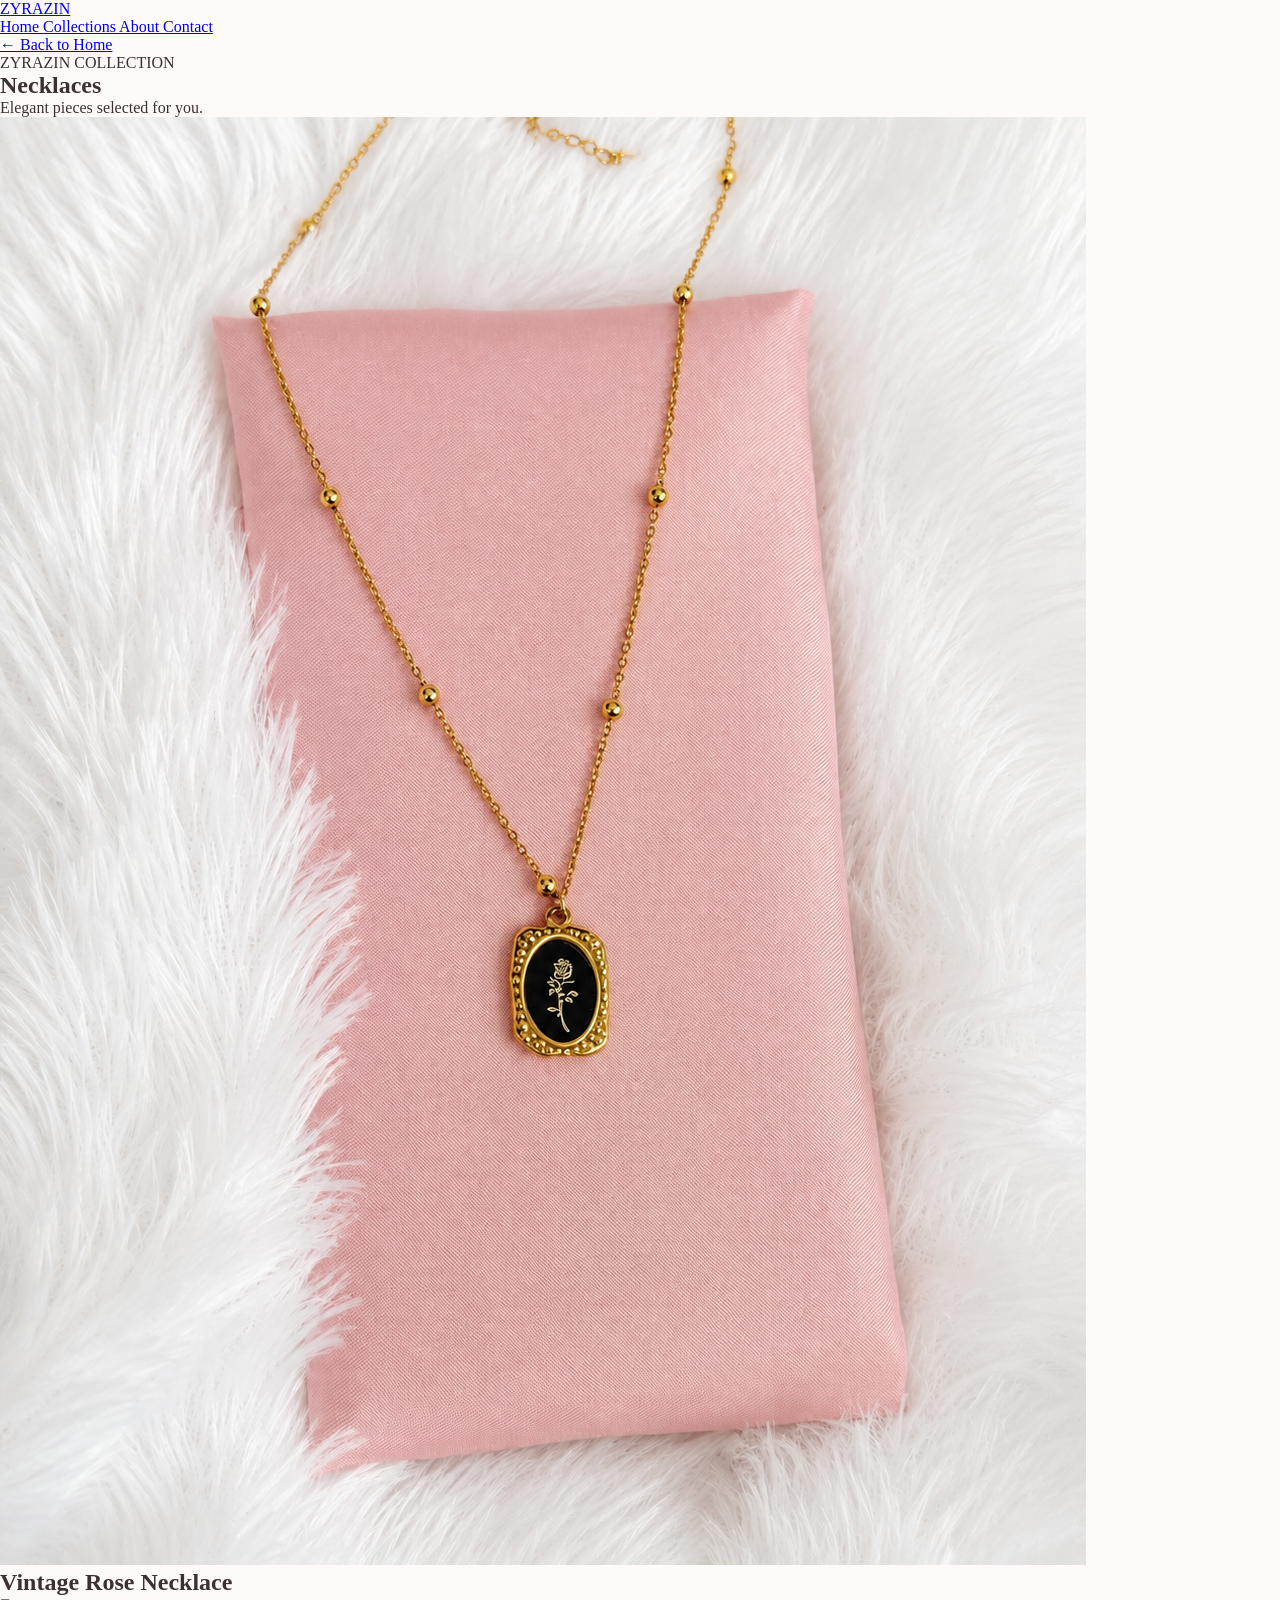
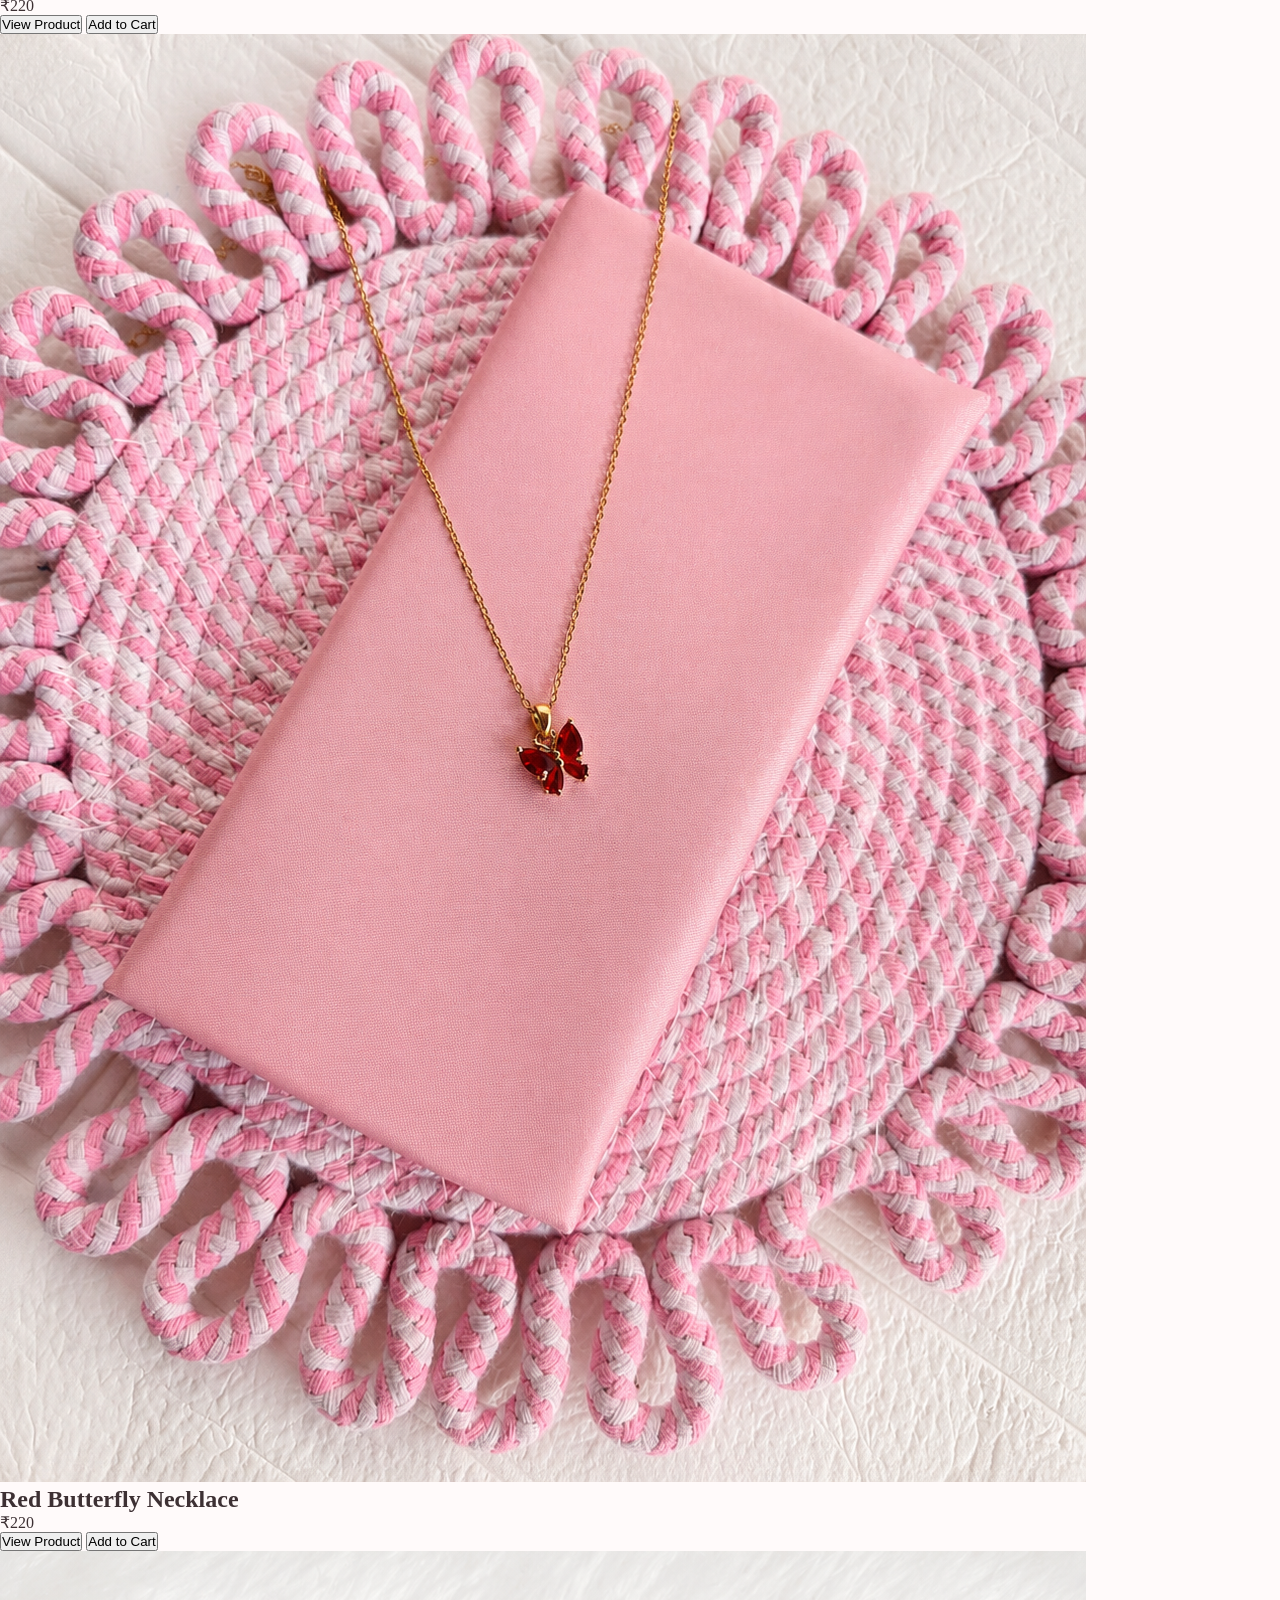
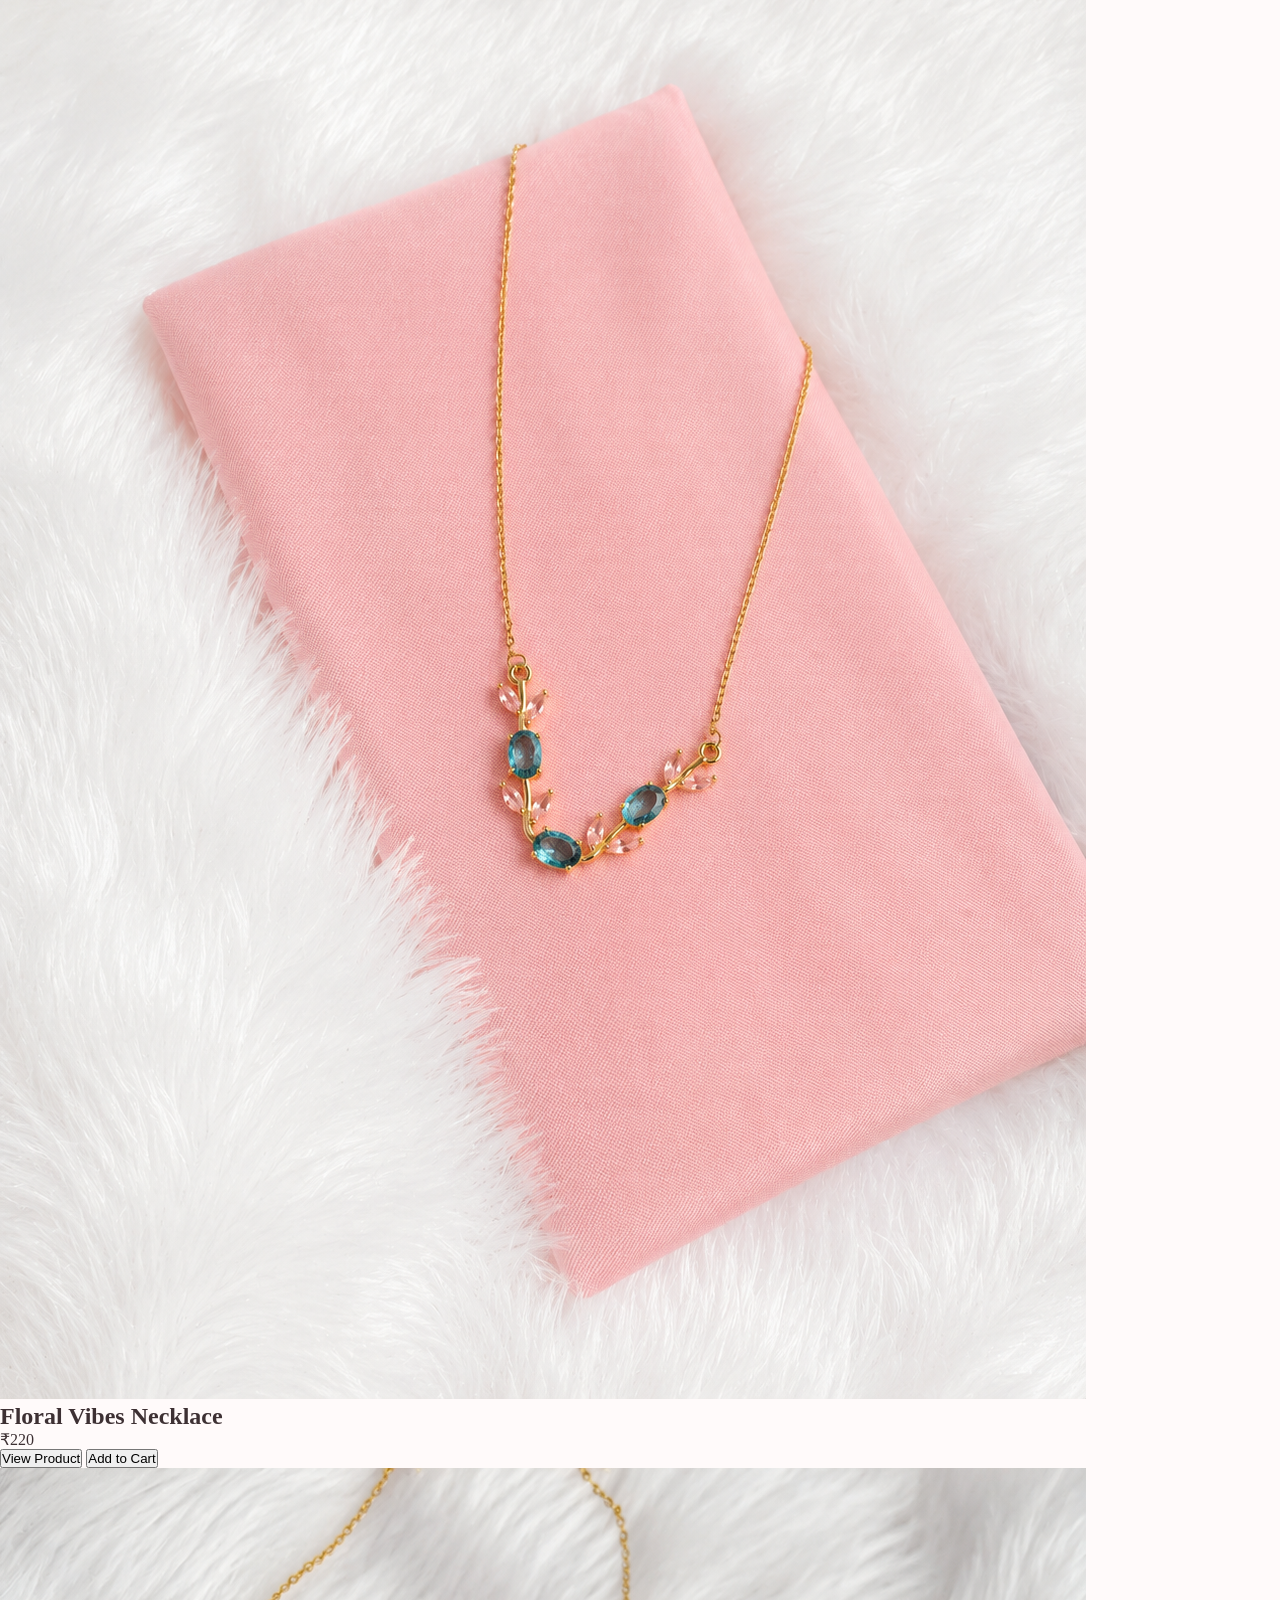
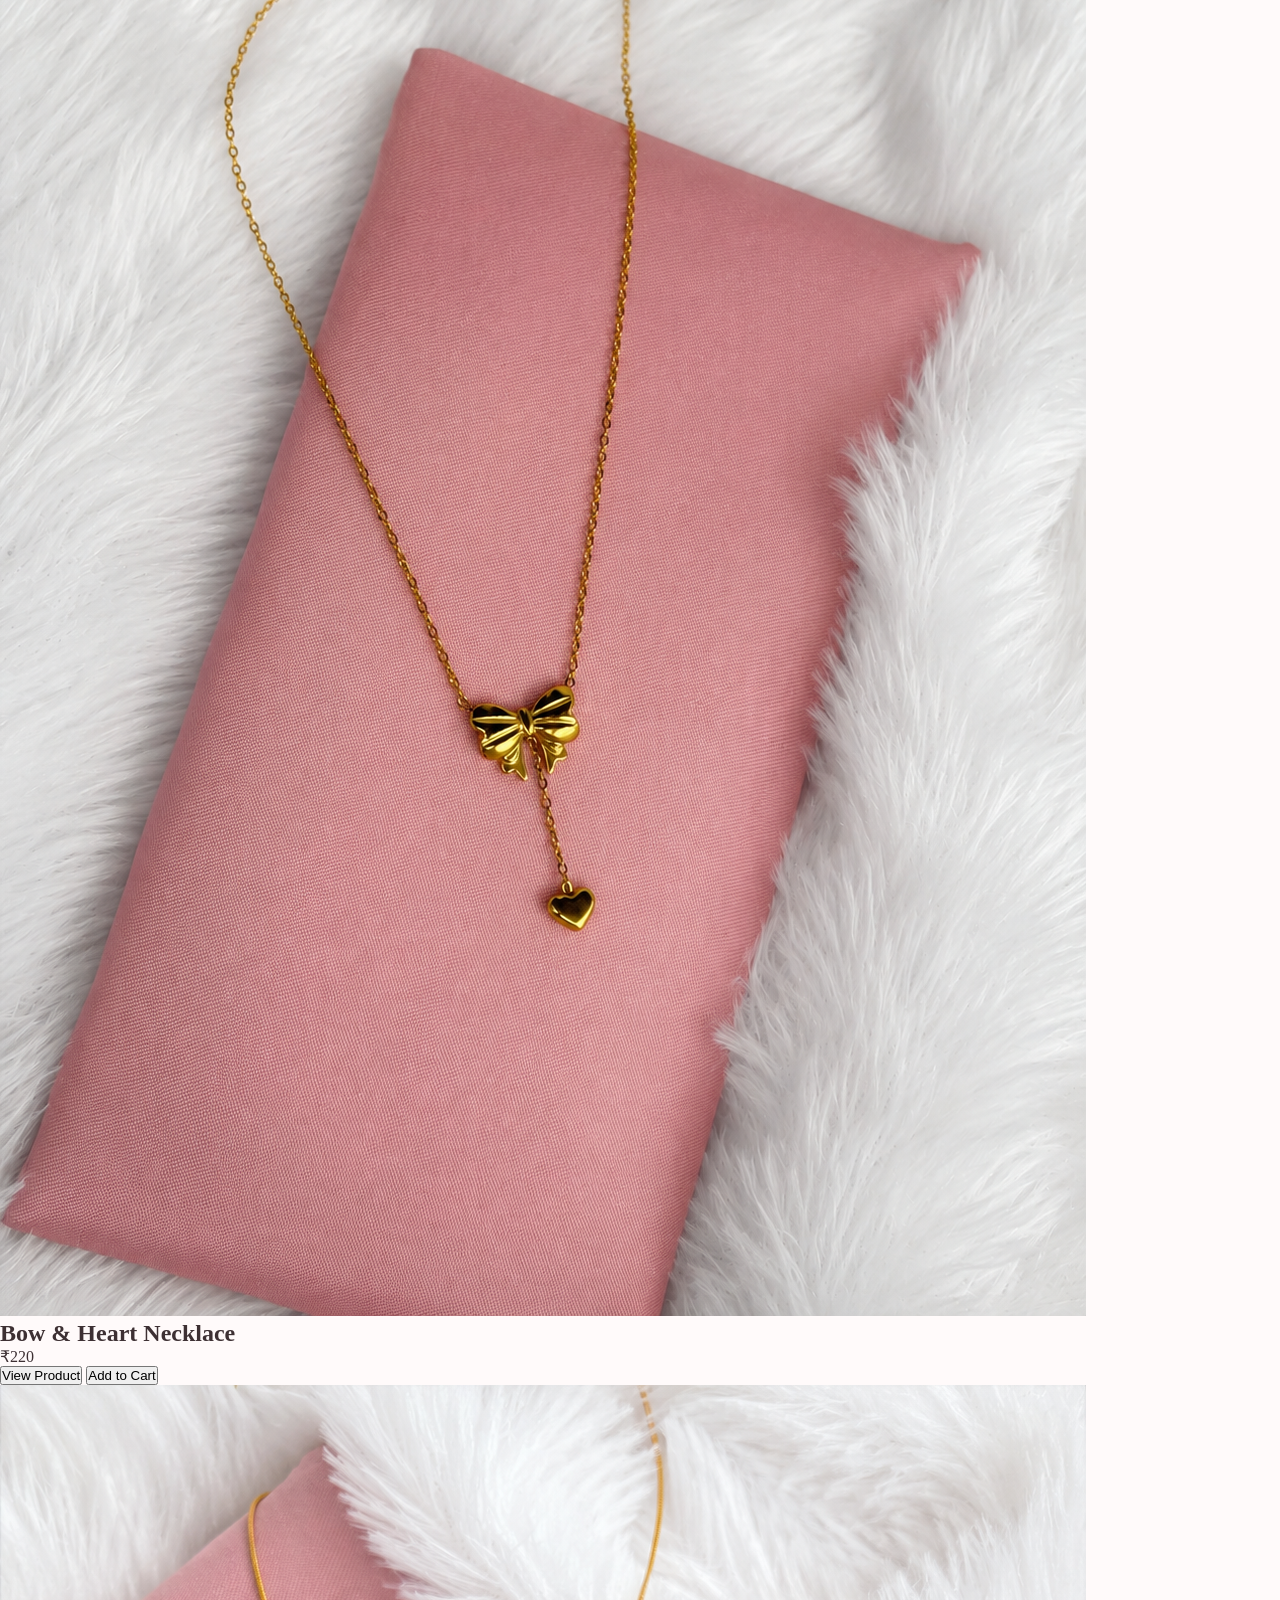
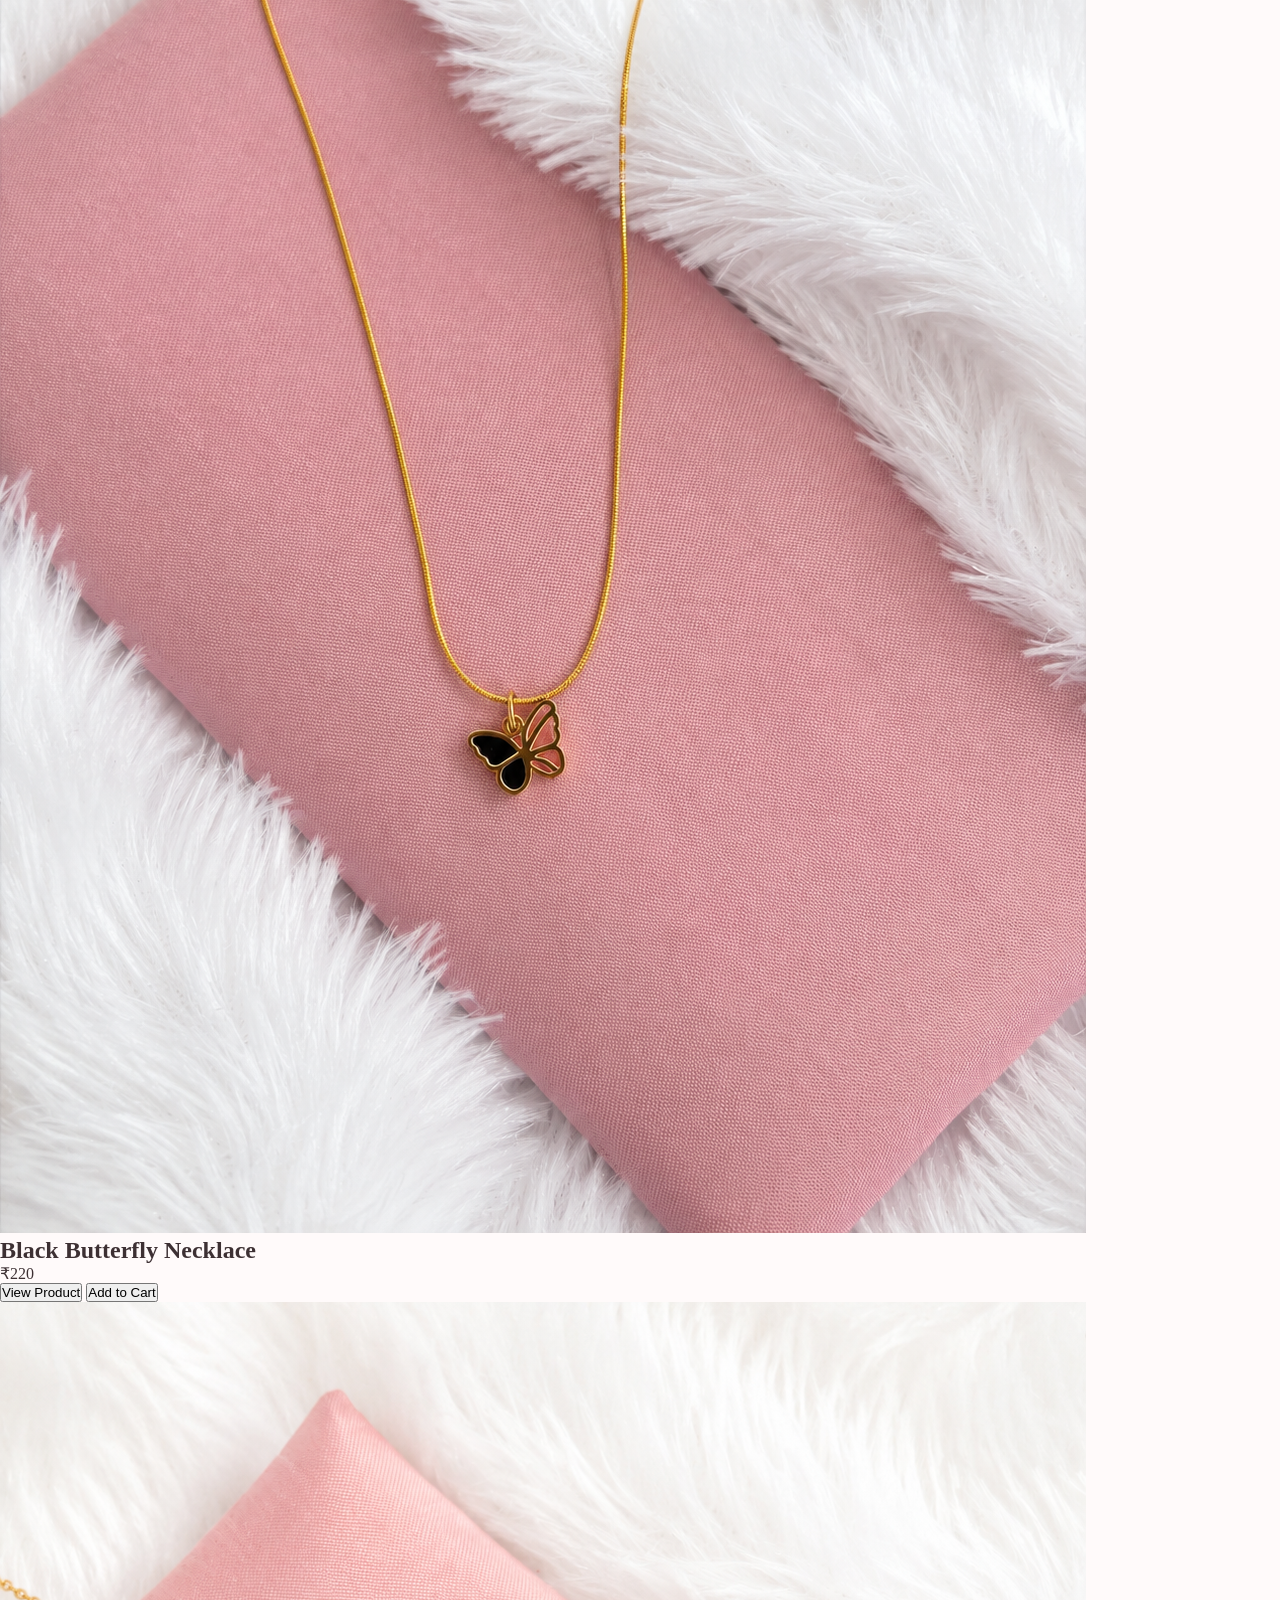
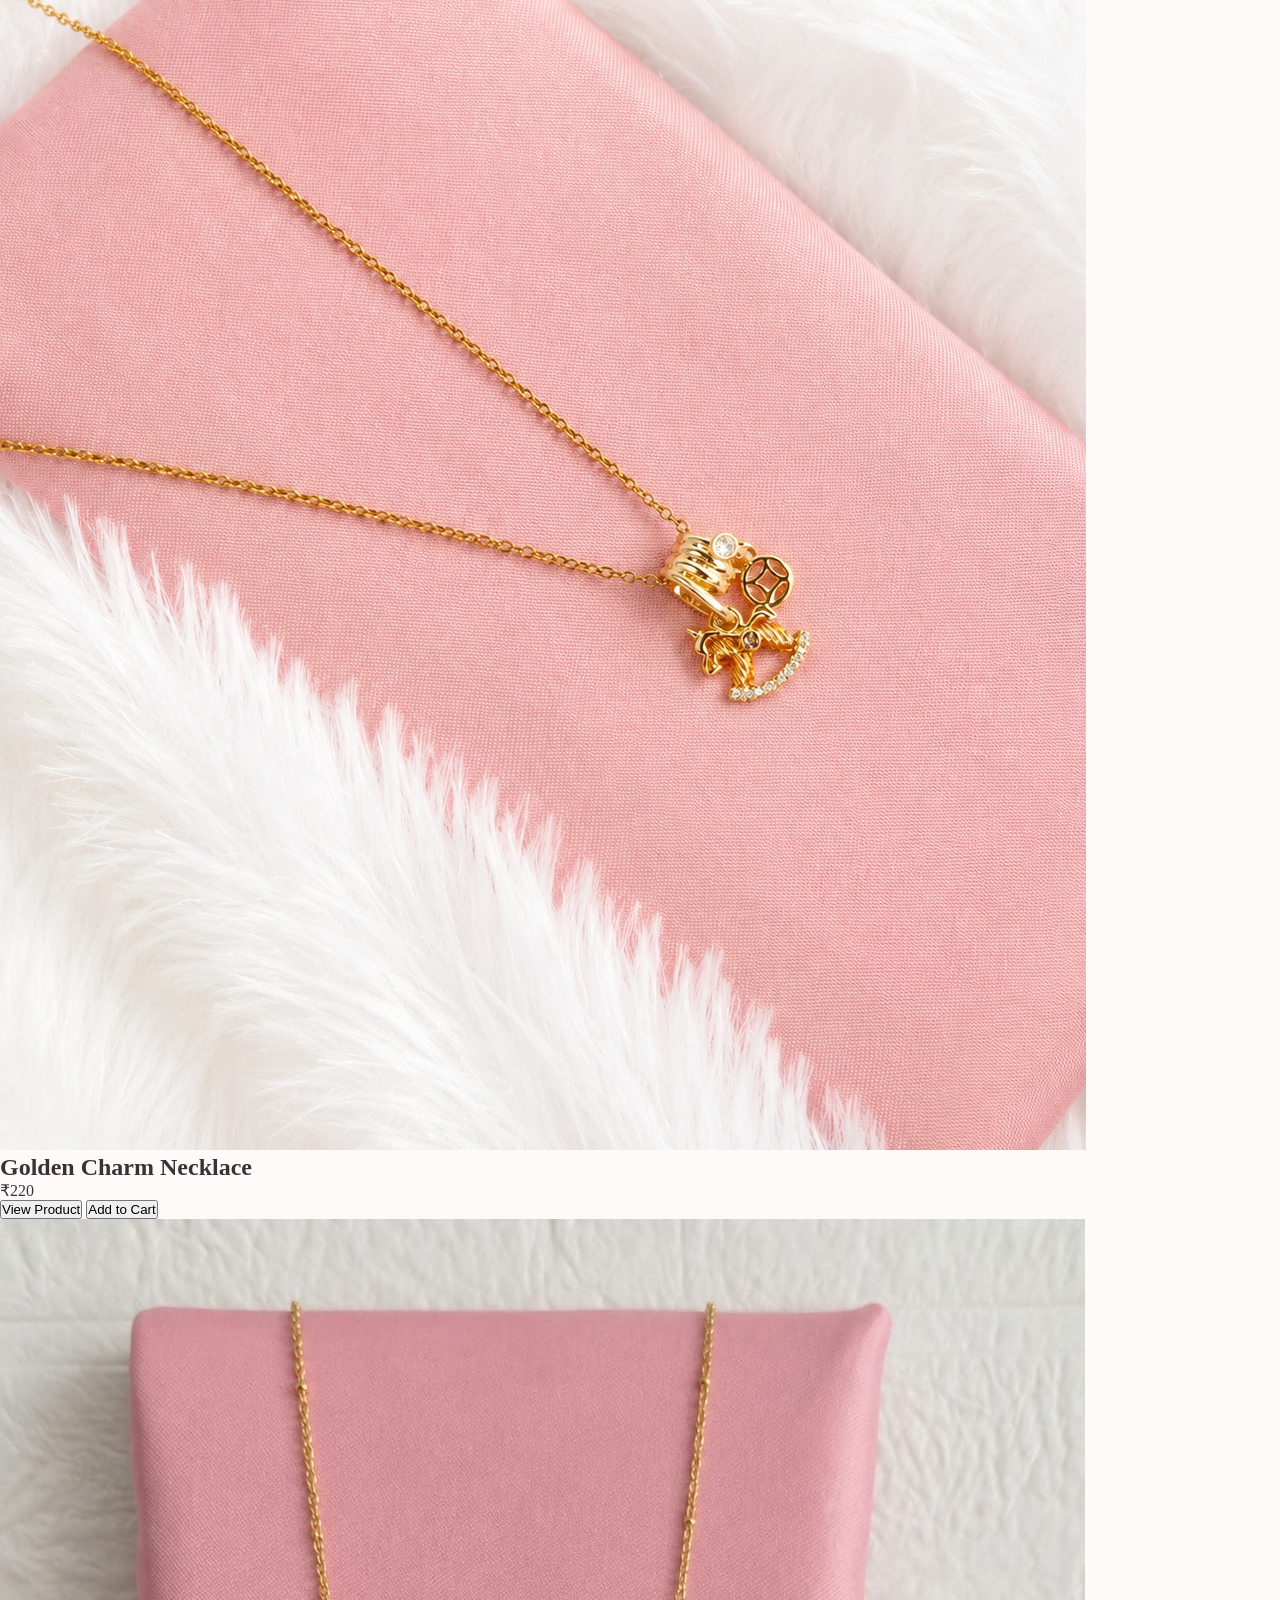
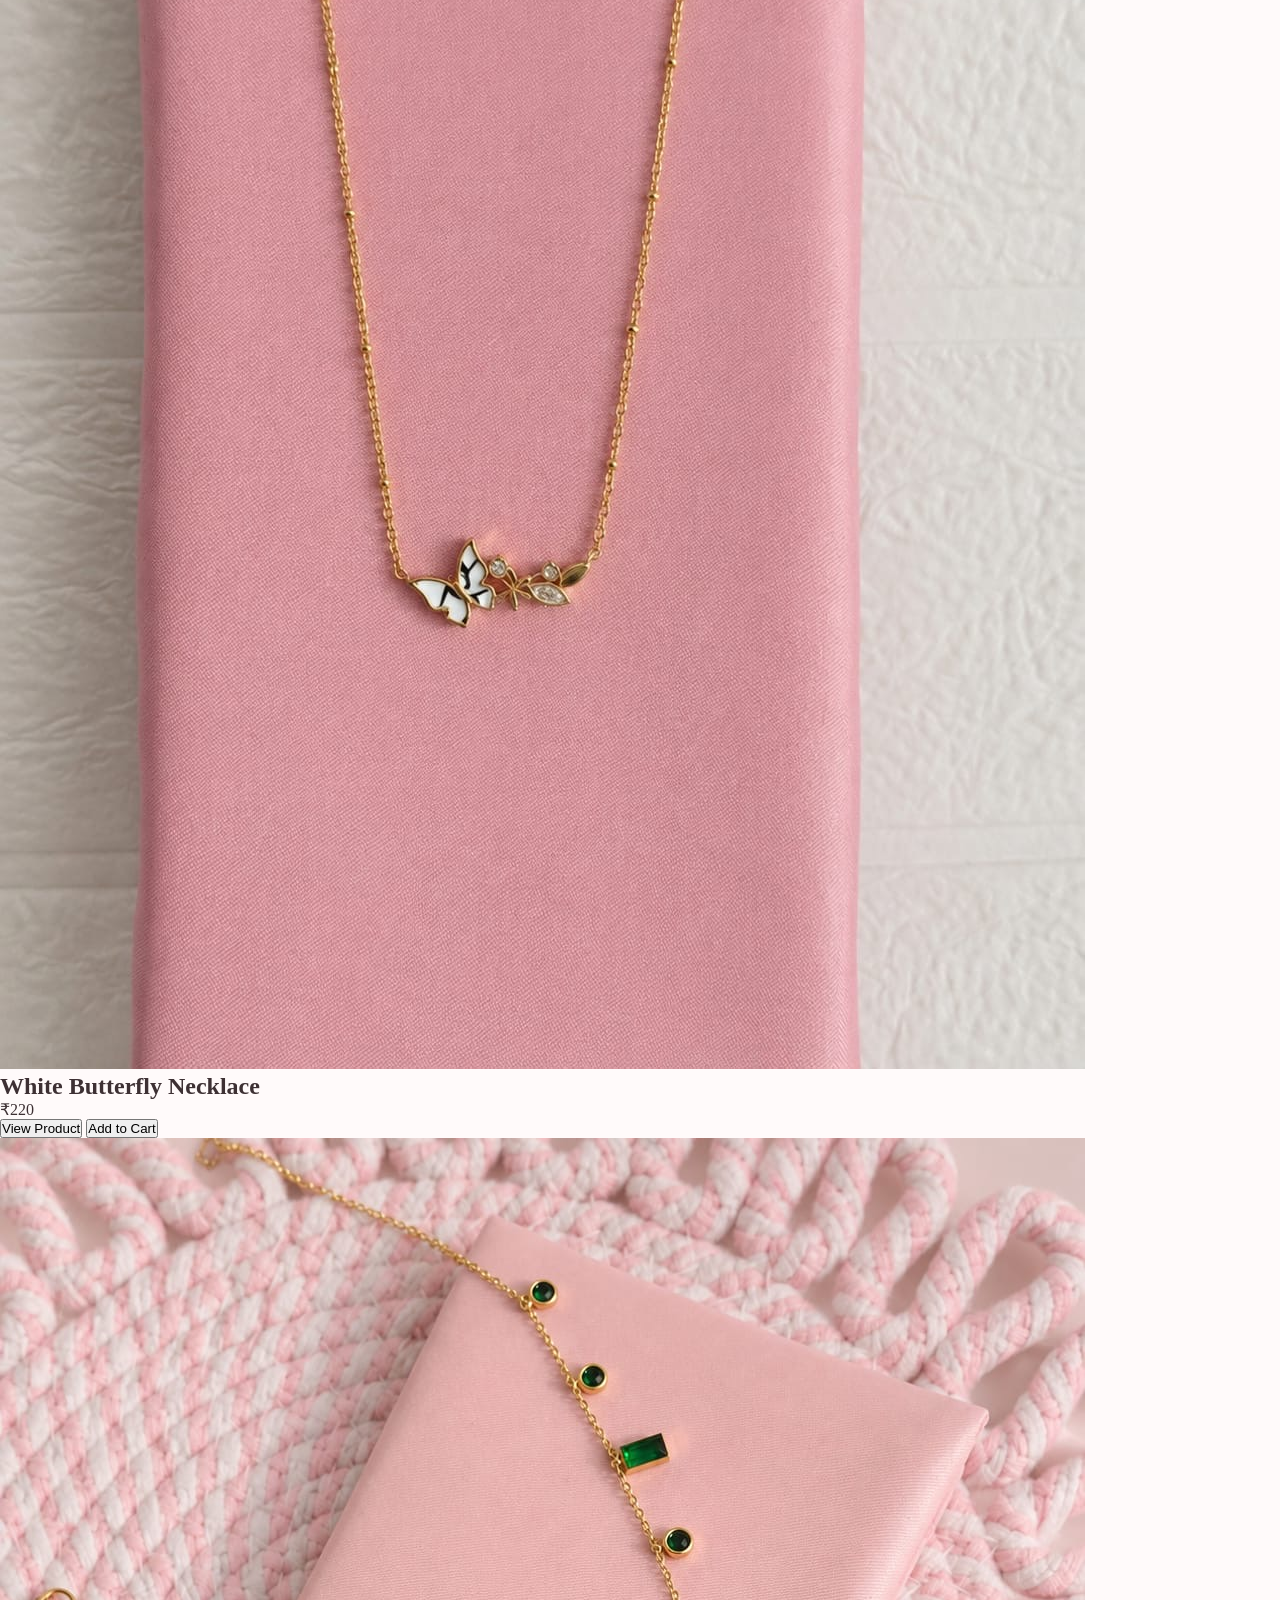
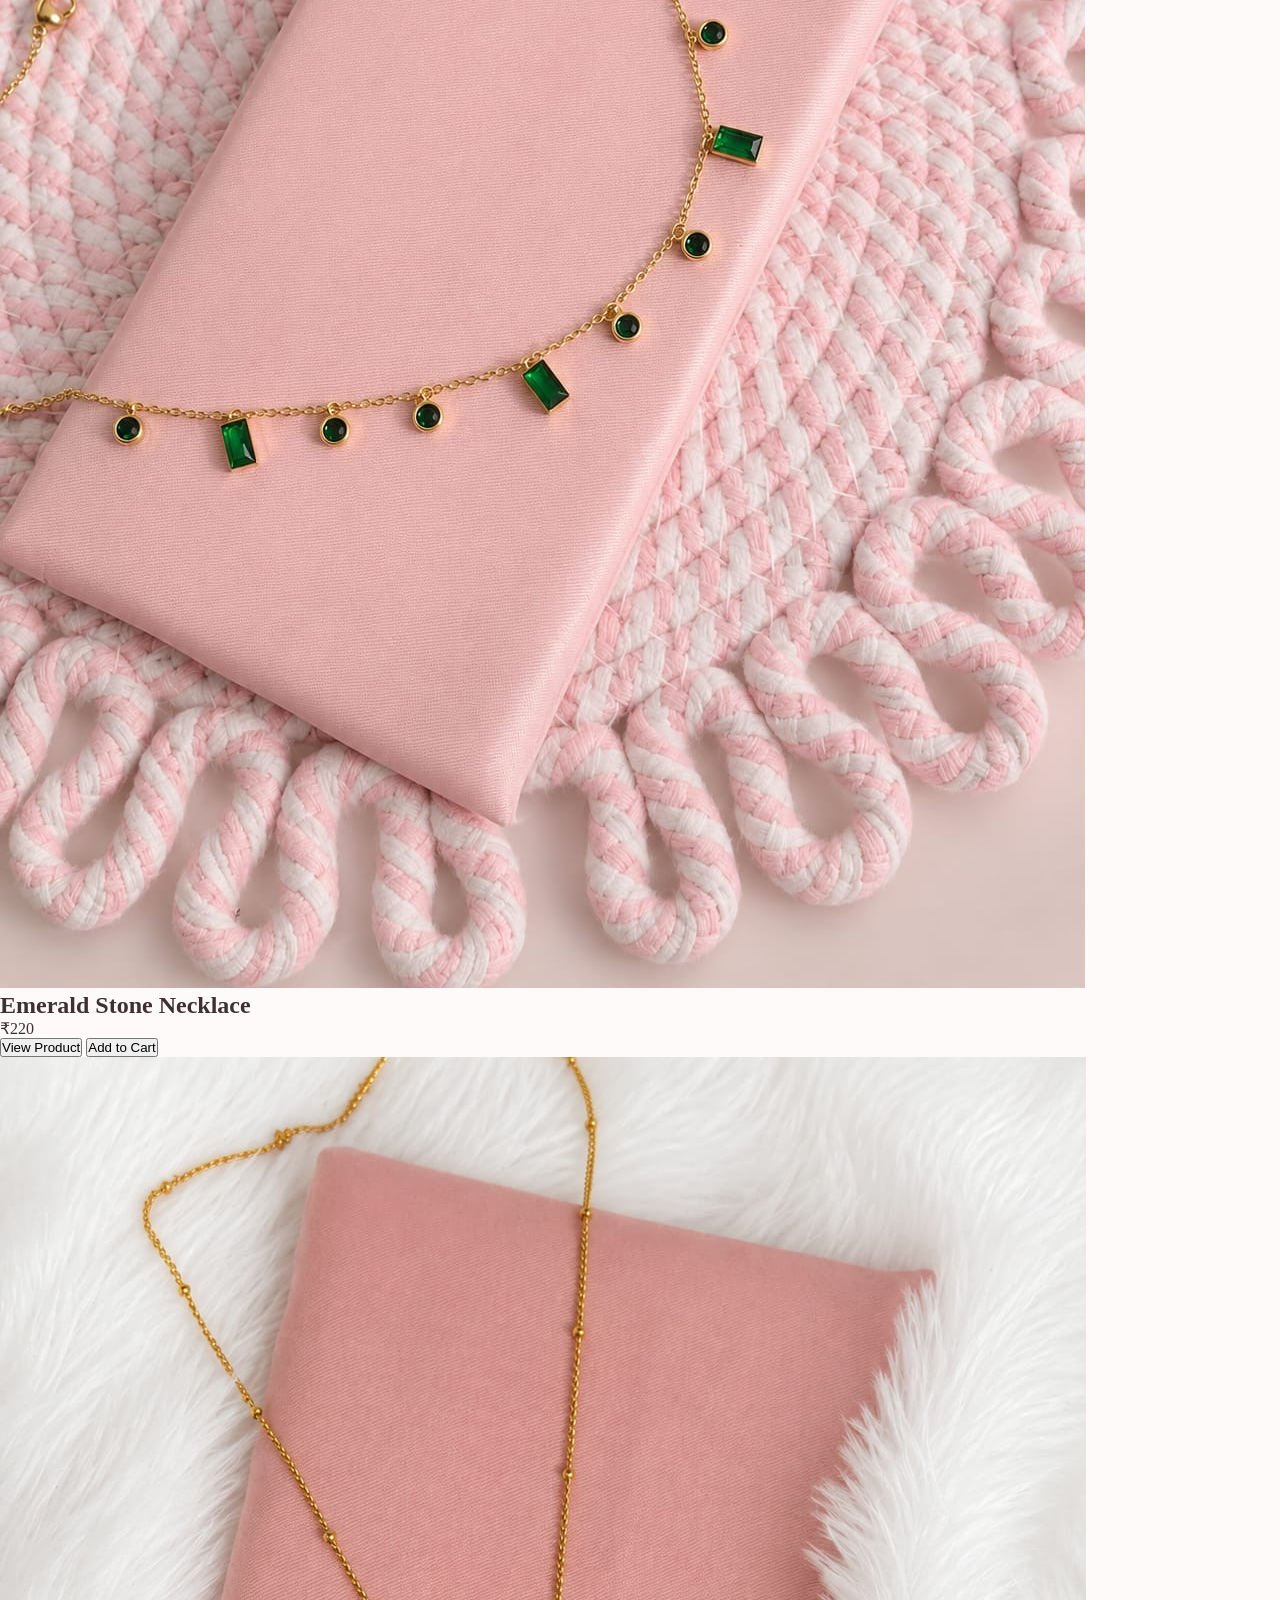
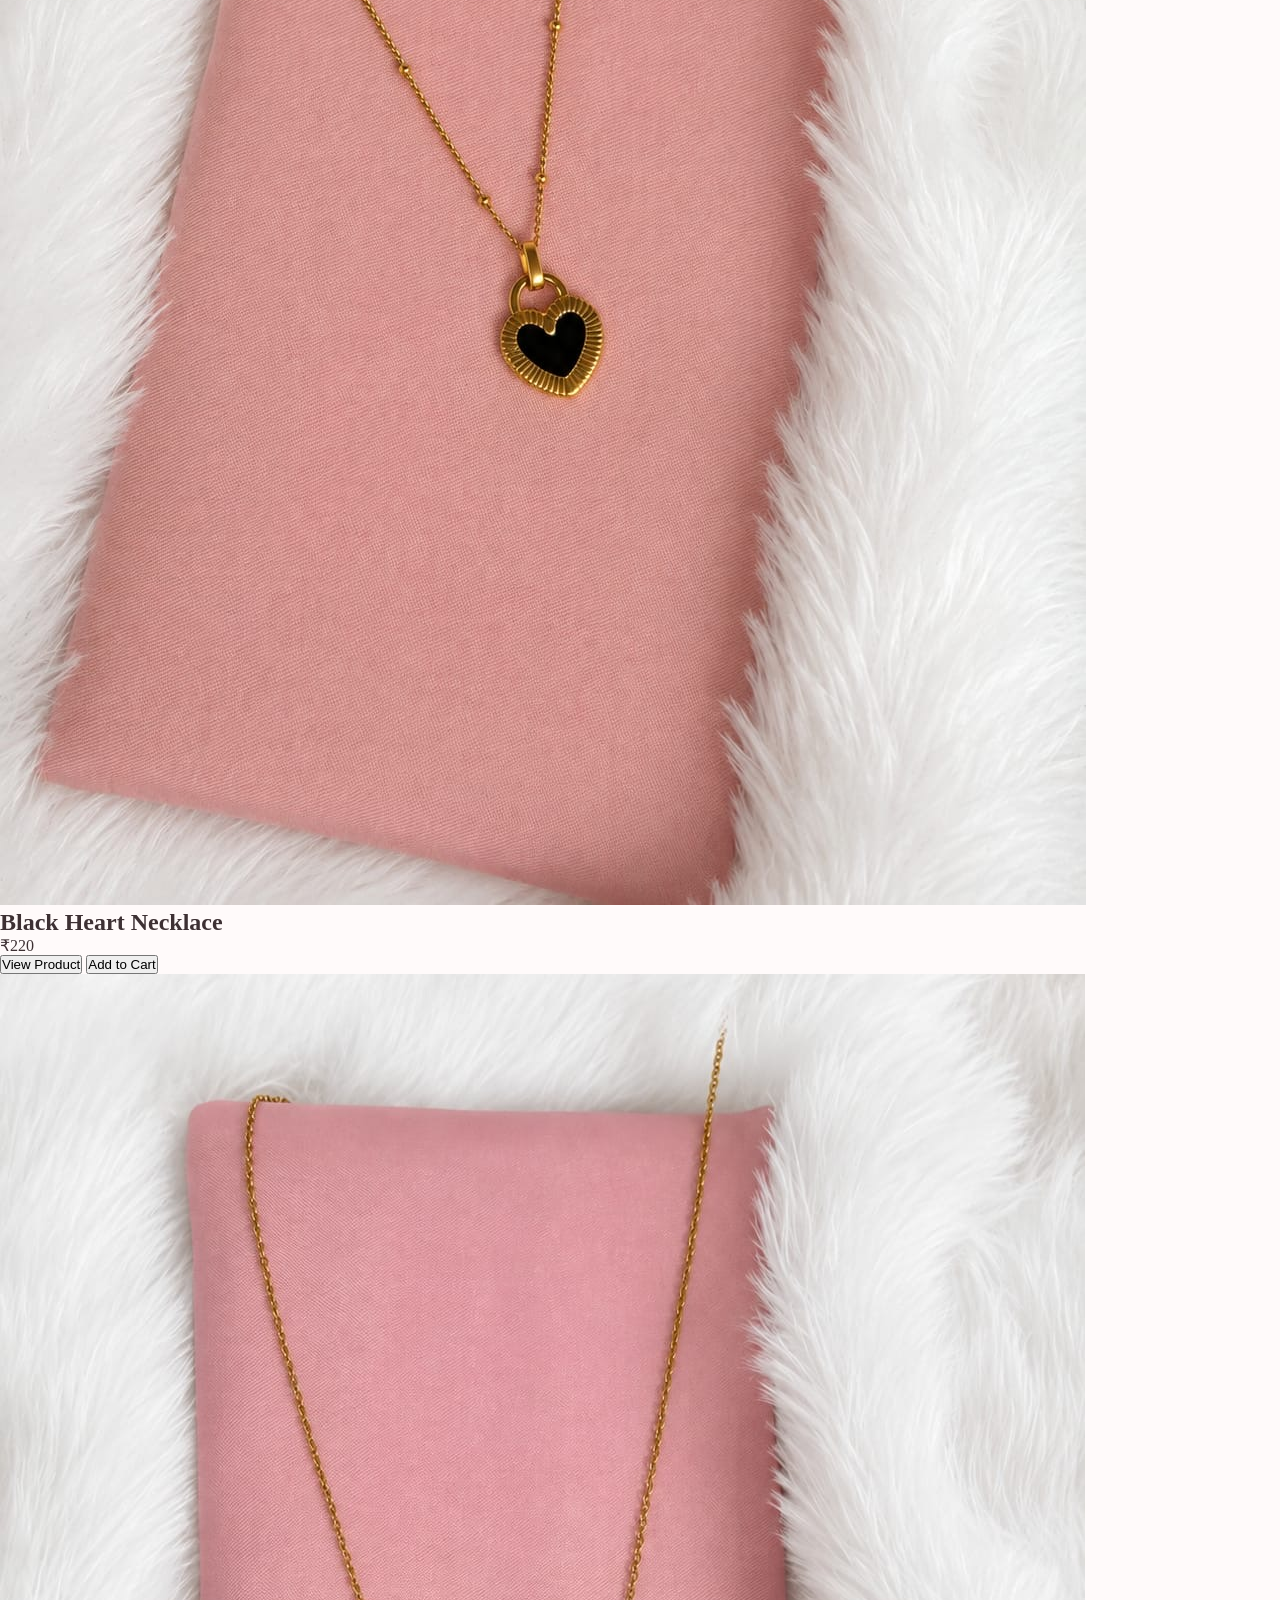
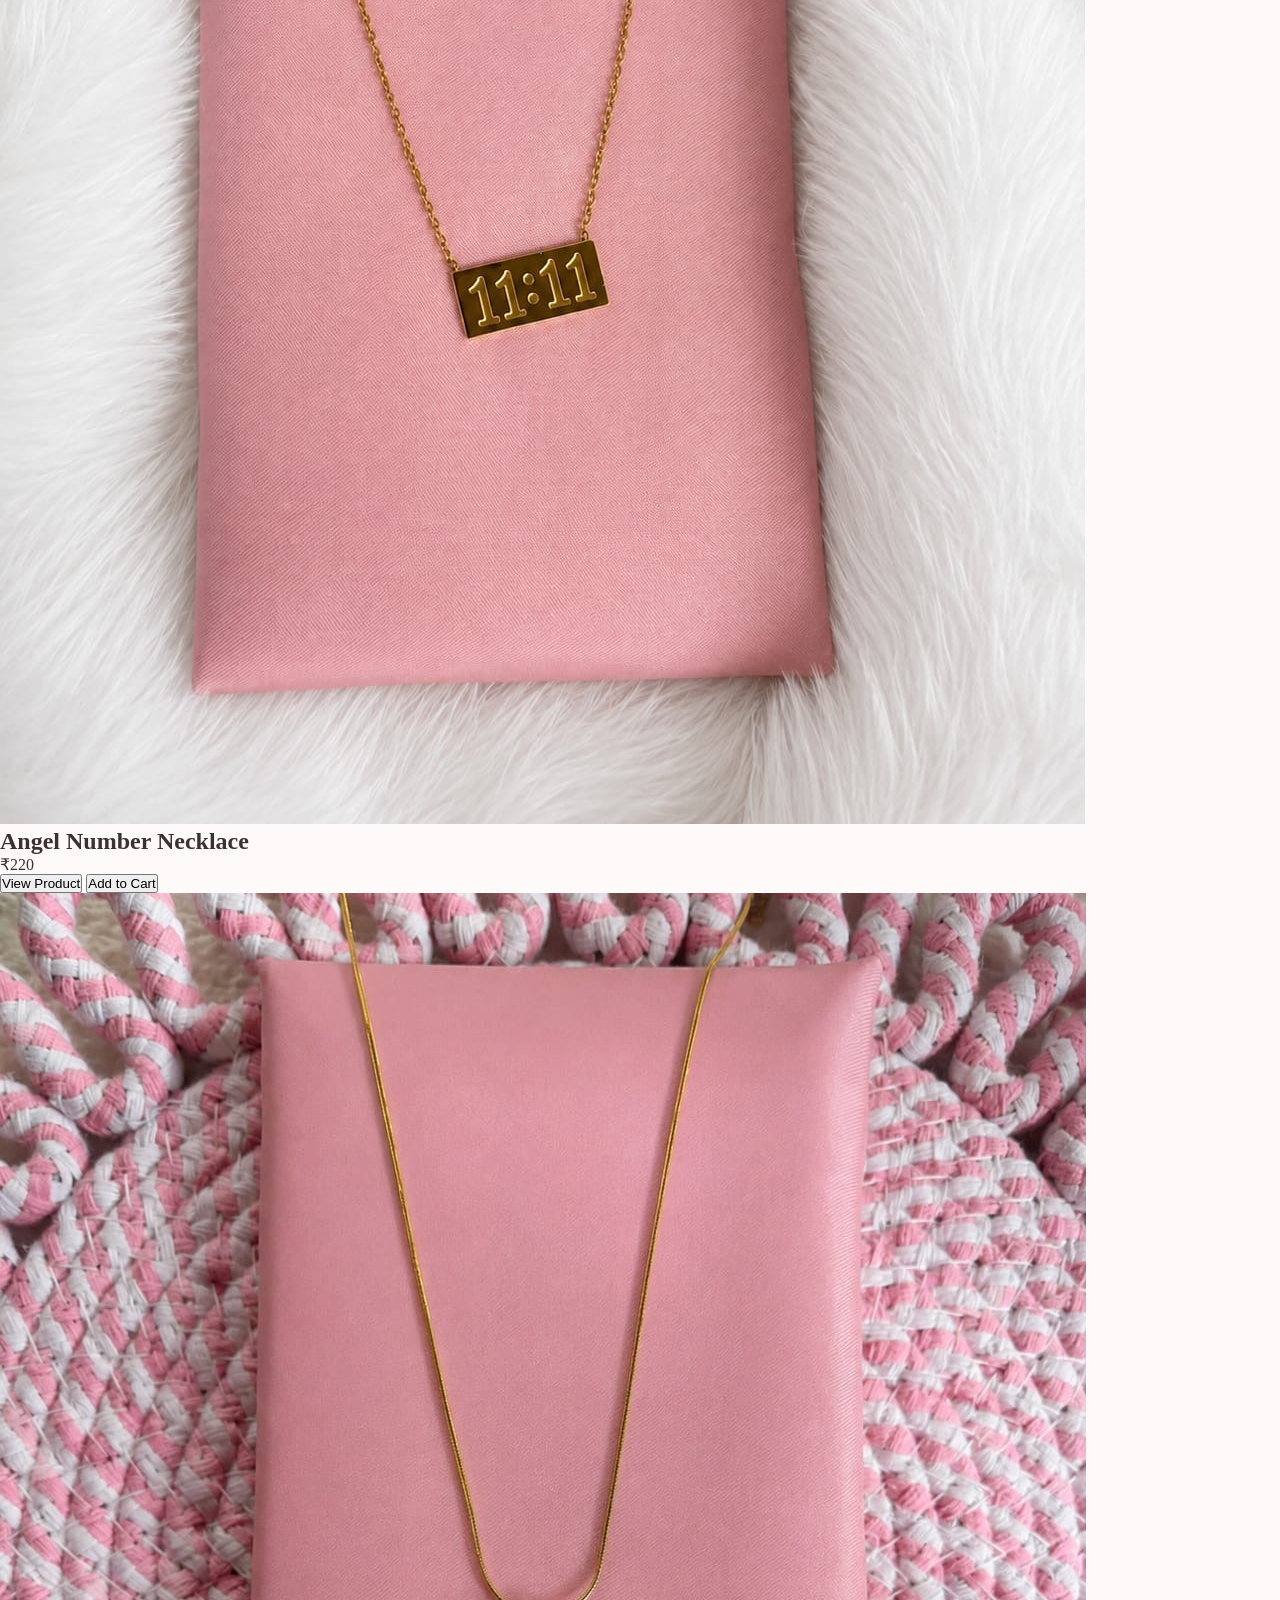
==== necklaces.html @ b6c07ccf "Create necklaces.html" ====
<!DOCTYPE html>
<html lang="en">
<head>

  <meta charset="UTF-8">

  <meta
    name="viewport"
    content="width=device-width, initial-scale=1.0"
  >

  <title>Zyrazin | Necklaces</title>

  <link rel="stylesheet" href="style.css">

</head>


<body>


  <!-- HEADER -->

  <header class="site-header">

    <a href="index.html" class="logo">
      ZYRAZIN
    </a>

    <nav>

      <a href="index.html">
        Home
      </a>

      <a href="index.html#categories">
        Collections
      </a>

      <a href="index.html#about">
        About
      </a>

      <a href="index.html#contact">
        Contact
      </a>

    </nav>

  </header>



  <!-- BACK BUTTON -->

  <div class="back-container">

    <a href="index.html" class="back-button">
      ← Back to Home
    </a>

  </div>



  <!-- PAGE TITLE -->

  <section class="collection-header">

    <p class="section-small-title">
      ZYRAZIN COLLECTION
    </p>

    <h1>
      Necklaces
    </h1>

    <p>
      Elegant pieces selected for you.
    </p>

  </section>



  <!-- PRODUCTS -->

  <main class="products-container">


    <!-- CH01 -->

    <div class="product-card">

      <img
        src="product/CH01 - Vintage Rose Necklace.PNG"
        alt="Vintage Rose Necklace"
      >

      <div class="product-info">

        <h2>
          Vintage Rose Necklace
        </h2>

        <p class="price">
          ₹220
        </p>

        <button
          class="view-button"
          onclick="openProduct(
            'Vintage Rose Necklace',
            '₹220',
            'product/CH01 - Vintage Rose Necklace.PNG'
          )"
        >
          View Product
        </button>

        <button
          class="cart-button"
          onclick="addToCart(
            'Vintage Rose Necklace',
            220
          )"
        >
          Add to Cart
        </button>

      </div>

    </div>



    <!-- CH02 -->

    <div class="product-card">

      <img
        src="product/CH02 - Red Butterfly Necklace.PNG"
        alt="Red Butterfly Necklace"
      >

      <div class="product-info">

        <h2>
          Red Butterfly Necklace
        </h2>

        <p class="price">
          ₹220
        </p>

        <button
          class="view-button"
          onclick="openProduct(
            'Red Butterfly Necklace',
            '₹220',
            'product/CH02 - Red Butterfly Necklace.PNG'
          )"
        >
          View Product
        </button>

        <button
          class="cart-button"
          onclick="addToCart(
            'Red Butterfly Necklace',
            220
          )"
        >
          Add to Cart
        </button>

      </div>

    </div>



    <!-- CH03 -->

    <div class="product-card">

      <img
        src="product/CH03 - Floral Vibes Necklace.PNG"
        alt="Floral Vibes Necklace"
      >

      <div class="product-info">

        <h2>
          Floral Vibes Necklace
        </h2>

        <p class="price">
          ₹220
        </p>

        <button
          class="view-button"
          onclick="openProduct(
            'Floral Vibes Necklace',
            '₹220',
            'product/CH03 - Floral Vibes Necklace.PNG'
          )"
        >
          View Product
        </button>

        <button
          class="cart-button"
          onclick="addToCart(
            'Floral Vibes Necklace',
            220
          )"
        >
          Add to Cart
        </button>

      </div>

    </div>



    <!-- CH04 -->

    <div class="product-card">

      <img
        src="product/CH04 - Bow & Heart Necklace.PNG"
        alt="Bow and Heart Necklace"
      >

      <div class="product-info">

        <h2>
          Bow & Heart Necklace
        </h2>

        <p class="price">
          ₹220
        </p>

        <button
          class="view-button"
          onclick="openProduct(
            'Bow & Heart Necklace',
            '₹220',
            'product/CH04 - Bow & Heart Necklace.PNG'
          )"
        >
          View Product
        </button>

        <button
          class="cart-button"
          onclick="addToCart(
            'Bow & Heart Necklace',
            220
          )"
        >
          Add to Cart
        </button>

      </div>

    </div>



    <!-- CH05 -->

    <div class="product-card">

      <img
        src="product/CH05 - Black Butterfly Necklace.PNG"
        alt="Black Butterfly Necklace"
      >

      <div class="product-info">

        <h2>
          Black Butterfly Necklace
        </h2>

        <p class="price">
          ₹220
        </p>

        <button
          class="view-button"
          onclick="openProduct(
            'Black Butterfly Necklace',
            '₹220',
            'product/CH05 - Black Butterfly Necklace.PNG'
          )"
        >
          View Product
        </button>

        <button
          class="cart-button"
          onclick="addToCart(
            'Black Butterfly Necklace',
            220
          )"
        >
          Add to Cart
        </button>

      </div>

    </div>



    <!-- CH06 -->

    <div class="product-card">

      <img
        src="product/CH06 - Golden Charm Necklace.PNG"
        alt="Golden Charm Necklace"
      >

      <div class="product-info">

        <h2>
          Golden Charm Necklace
        </h2>

        <p class="price">
          ₹220
        </p>

        <button
          class="view-button"
          onclick="openProduct(
            'Golden Charm Necklace',
            '₹220',
            'product/CH06 - Golden Charm Necklace.PNG'
          )"
        >
          View Product
        </button>

        <button
          class="cart-button"
          onclick="addToCart(
            'Golden Charm Necklace',
            220
          )"
        >
          Add to Cart
        </button>

      </div>

    </div>



    <!-- CH07 -->

    <div class="product-card">

      <img
        src="product/CH07 - White Butterfly Necklace.JPG"
        alt="White Butterfly Necklace"
      >

      <div class="product-info">

        <h2>
          White Butterfly Necklace
        </h2>

        <p class="price">
          ₹220
        </p>

        <button
          class="view-button"
          onclick="openProduct(
            'White Butterfly Necklace',
            '₹220',
            'product/CH07 - White Butterfly Necklace.JPG'
          )"
        >
          View Product
        </button>

        <button
          class="cart-button"
          onclick="addToCart(
            'White Butterfly Necklace',
            220
          )"
        >
          Add to Cart
        </button>

      </div>

    </div>



    <!-- CH08 -->

    <div class="product-card">

      <img
        src="product/CH08 - Emerald Stone Necklace.JPG"
        alt="Emerald Stone Necklace"
      >

      <div class="product-info">

        <h2>
          Emerald Stone Necklace
        </h2>

        <p class="price">
          ₹220
        </p>

        <button
          class="view-button"
          onclick="openProduct(
            'Emerald Stone Necklace',
            '₹220',
            'product/CH08 - Emerald Stone Necklace.JPG'
          )"
        >
          View Product
        </button>

        <button
          class="cart-button"
          onclick="addToCart(
            'Emerald Stone Necklace',
            220
          )"
        >
          Add to Cart
        </button>

      </div>

    </div>



    <!-- CH09 -->

    <div class="product-card">

      <img
        src="product/CH09 - Black Heart Necklace.JPG"
        alt="Black Heart Necklace"
      >

      <div class="product-info">

        <h2>
          Black Heart Necklace
        </h2>

        <p class="price">
          ₹220
        </p>

        <button
          class="view-button"
          onclick="openProduct(
            'Black Heart Necklace',
            '₹220',
            'product/CH09 - Black Heart Necklace.JPG'
          )"
        >
          View Product
        </button>

        <button
          class="cart-button"
          onclick="addToCart(
            'Black Heart Necklace',
            220
          )"
        >
          Add to Cart
        </button>

      </div>

    </div>



    <!-- CH10 -->

    <div class="product-card">

      <img
        src="product/CH10 - Angel Number Necklace.JPG"
        alt="Angel Number Necklace"
      >

      <div class="product-info">

        <h2>
          Angel Number Necklace
        </h2>

        <p class="price">
          ₹220
        </p>

        <button
          class="view-button"
          onclick="openProduct(
            'Angel Number Necklace',
            '₹220',
            'product/CH10 - Angel Number Necklace.JPG'
          )"
        >
          View Product
        </button>

        <button
          class="cart-button"
          onclick="addToCart(
            'Angel Number Necklace',
            220
          )"
        >
          Add to Cart
        </button>

      </div>

    </div>



    <!-- CH11 -->

    <div class="product-card">

      <img
        src="product/CH11 - Red Tulip Necklace.JPG"
        alt="Red Tulip Necklace"
      >

      <div class="product-info">

        <h2>
          Red Tulip Necklace
        </h2>

        <p class="price">
          ₹220
        </p>

        <button
          class="view-button"
          onclick="openProduct(
            'Red Tulip Necklace',
            '₹220',
            'product/CH11 - Red Tulip Necklace.JPG'
          )"
        >
          View Product
        </button>

        <button
          class="cart-button"
          onclick="addToCart(
            'Red Tulip Necklace',
            220
          )"
        >
          Add to Cart
        </button>

      </div>

    </div>



    <!-- CH12 -->

    <div class="product-card">

      <img
        src="product/CH12 - White Flower Necklace.JPG"
        alt="White Flower Necklace"
      >

      <div class="product-info">

        <h2>
          White Flower Necklace
        </h2>

        <p class="price">
          ₹220
        </p>

        <button
          class="view-button"
          onclick="openProduct(
            'White Flower Necklace',
            '₹220',
            'product/CH12 - White Flower Necklace.JPG'
          )"
        >
          View Product
        </button>

        <button
          class="cart-button"
          onclick="addToCart(
            'White Flower Necklace',
            220
          )"
        >
          Add to Cart
        </button>

      </div>

    </div>


  </main>



  <!-- CART -->

  <section class="cart-section" id="cart">

    <p class="section-small-title">
      YOUR SHOPPING BAG
    </p>

    <h2>
      🛍️ Your Cart
    </h2>

    <div id="cartItems">

      <p class="empty-cart">
        Your cart is empty.
      </p>

    </div>

    <div class="cart-total">

      Total:
      ₹<span id="cartTotal">0</span>

    </div>


    <button
      class="order-button"
      onclick="openOrder()"
    >
      Order Now
    </button>


    <a
      href="https://ig.me/m/zyrazin_"
      target="_blank"
      class="instagram-order-button"
    >
      Order on Instagram
    </a>

  </section>



  <!-- PRODUCT POPUP -->

  <div
    id="productModal"
    class="modal"
  >

    <div class="modal-content">

      <button
        class="close-button"
        onclick="closeProduct()"
      >
        ×
      </button>

      <img
        id="modalImage"
        src=""
        alt=""
      >

      <h2 id="modalName"></h2>

      <p
        id="modalPrice"
        class="price"
      ></p>

      <button
        id="modalCartButton"
        class="cart-button"
      >
        Add to Cart
      </button>

    </div>

  </div>



  <!-- ORDER / PAYMENT POPUP -->

  <div
    id="orderModal"
    class="modal"
  >

    <div class="modal-content order-modal">

      <button
        class="close-button"
        onclick="closeOrder()"
      >
        ×
      </button>

      <h2>
        Your Order
      </h2>

      <div id="orderSummary"></div>

      <div class="order-total">

        Total:
        ₹<span id="orderTotal">0</span>

      </div>


      <h3>
        Choose how you want to order
      </h3>


      <!-- INSTAGRAM -->

      <a
        href="https://ig.me/m/zyrazin_"
        target="_blank"
        class="instagram-order-button"
      >
        📩 Order on Instagram
      </a>


      <!-- PAYMENT -->

      <button
        class="payment-button"
        onclick="showPayment()"
      >
        💳 Pay Now
      </button>


      <div
        id="paymentBox"
        class="payment-box"
        style="display:none;"
      >

        <h3>
          Scan & Pay
        </h3>

        <img
          src="payment-qr.png"
          alt="Zyrazin UPI QR Code"
          class="qr-image"
        >

        <p>
          Scan the QR code using any UPI app.
        </p>

        <p class="upi-id">
          UPI: jasiyajunaid2002-1@oksbi
        </p>

        <a
          href="upi://pay?pa=jasiyajunaid2002-1@oksbi&pn=Zyrazin"
          class="payment-button"
        >
          Open UPI App
        </a>

      </div>

    </div>

  </div>



  <!-- JAVASCRIPT -->

  <script>

    let cart = [];


    /* VIEW PRODUCT */

    function openProduct(name, price, image) {

      document.getElementById("modalName").textContent = name;

      document.getElementById("modalPrice").textContent = price;

      document.getElementById("modalImage").src = image;


      document.getElementById("modalCartButton").onclick = function() {

        addToCart(name, parseInt(price.replace("₹", "")));

        closeProduct();

      };


      document.getElementById("productModal").style.display = "flex";

    }


    function closeProduct() {

      document.getElementById("productModal").style.display = "none";

    }



    /* ADD TO CART */

    function addToCart(name, price) {

      const existing = cart.find(
        item => item.name === name
      );


      if (existing) {

        existing.quantity++;

      } else {

        cart.push({

          name: name,

          price: price,

          quantity: 1

        });

      }


      updateCart();


      document.getElementById("cart").scrollIntoView({

        behavior: "smooth"

      });

    }



    /* UPDATE CART */

    function updateCart() {

      const cartItems =
        document.getElementById("cartItems");

      const cartTotal =
        document.getElementById("cartTotal");


      cartItems.innerHTML = "";


      if (cart.length === 0) {

        cartItems.innerHTML =
          '<p class="empty-cart">Your cart is empty.</p>';

        cartTotal.textContent = "0";

        return;

      }


      let total = 0;


      cart.forEach((item, index) => {

        const itemTotal =
          item.price * item.quantity;

        total += itemTotal;


        const div =
          document.createElement("div");


        div.className = "cart-item";


        div.innerHTML = `

          <div>

            <strong>${item.name}</strong>

            <p>
              ₹${item.price} × ${item.quantity}
            </p>

          </div>

          <div>

            <strong>
              ₹${itemTotal}
            </strong>

            <button
              onclick="removeItem(${index})"
              class="remove-button"
            >
              Remove
            </button>

          </div>

        `;


        cartItems.appendChild(div);

      });


      cartTotal.textContent = total;

    }



    /* REMOVE */

    function removeItem(index) {

      cart.splice(index, 1);

      updateCart();

    }



    /* ORDER */

    function openOrder() {

      if (cart.length === 0) {

        alert("Please add a product to your cart first.");

        return;

      }


      const summary =
        document.getElementById("orderSummary");


      const total =
        document.getElementById("cartTotal").textContent;


      summary.innerHTML = "";


      cart.forEach(item => {

        summary.innerHTML += `

          <div class="order-item">

            <span>
              ${item.name} × ${item.quantity}
            </span>

            <strong>
              ₹${item.price * item.quantity}
            </strong>

          </div>

        `;

      });


      document.getElementById("orderTotal").textContent =
        total;


      document.getElementById("orderModal").style.display =
        "flex";

    }



    function closeOrder() {

      document.getElementById("orderModal").style.display =
        "none";

    }



    function showPayment() {

      document.getElementById("paymentBox").style.display =
        "block";

    }



    /* CLOSE MODAL BY CLICKING OUTSIDE */

    window.onclick = function(event) {

      const productModal =
        document.getElementById("productModal");

      const orderModal =
        document.getElementById("orderModal");


      if (event.target === productModal) {

        closeProduct();

      }


      if (event.target === orderModal) {

        closeOrder();

      }

    };

  </script>


</body>
</html>
---- style.css ----
* {
  box-sizing: border-box;
  margin: 0;
  padding: 0;
}

html {
  scroll-behavior: smooth;
}

body {
  font-family: Georgia, "Times New Roman", serif;
  background: #fffafa;
  color: #3d3033;
}


/* =========================
   NAVIGATION
========================= */

.navbar {
  position: absolute;
  top: 0;
  left: 0;
  width: 100%;
  z-index: 10;

  display: flex;
  justify-content: space-between;
  align-items: center;

  padding: 22px 6%;
  background: rgba(255, 255, 255, 0.25);
  backdrop-filter: blur(6px);
}

.nav-logo {
  text-decoration: none;
  color: #9b6b5c;
  font-size: 22px;
  font-weight: bold;
  letter-spacing: 4px;
}

.nav-links {
  display: flex;
  gap: 30px;
}

.nav-links a {
  text-decoration: none;
  color: #76544c;
  font-size: 15px;
  font-weight: bold;
  transition: 0.3s;
}

.nav-links a:hover {
  color: #c56f91;
}


/* =========================
   HERO
========================= */

.hero {
  min-height: 720px;

  background-image: url("hero-bg.jpg.PNG");
  background-size: cover;
  background-position: center;
  background-repeat: no-repeat;

  display: flex;
  align-items: center;
  justify-content: center;

  text-align: center;

  position: relative;
  overflow: hidden;
}

.hero::after {
  content: "";
  position: absolute;
  inset: 0;

  background: rgba(255, 245, 247, 0.12);
}

.hero-content {
  position: relative;
  z-index: 2;

  width: 90%;
  max-width: 650px;

  margin-top: 180px;
}

.hero-small {
  color: #9b6b5c;
  font-size: 16px;
  letter-spacing: 3px;
  margin-bottom: 15px;
}

.hero h1 {
  font-size: clamp(55px, 9vw, 100px);
  letter-spacing: 10px;
  color: #a96f62;
  font-weight: 500;
  margin-bottom: 10px;
}

.hero-tagline {
  color: #8f5f55;
  font-size: clamp(20px, 3vw, 28px);
  font-style: italic;
  margin-bottom: 18px;
}

.hero-description {
  color: #745b57;
  font-size: 18px;
  line-height: 1.6;
  margin-bottom: 30px;
}

.hero-button {
  display: inline-block;

  padding: 14px 32px;

  border-radius: 30px;

  background: #c96f91;
  color: white;

  text-decoration: none;

  font-family: Arial, sans-serif;
  font-weight: bold;
  letter-spacing: 0.5px;

  box-shadow: 0 8px 20px rgba(180, 80, 120, 0.25);

  transition: 0.3s;
}

.hero-button:hover {
  transform: translateY(-3px);
  box-shadow: 0 12px 25px rgba(180, 80, 120, 0.35);
}


/* =========================
   CATEGORIES
========================= */

.categories {
  text-align: center;
  padding: 80px 6%;
  background: #fffafa;
}

.section-label {
  color: #b57b68;
  font-size: 13px;
  letter-spacing: 3px;
  margin-bottom: 10px;
}

.categories h2 {
  font-size: 38px;
  font-weight: 500;
  color: #3d3033;
  margin-bottom: 35px;
}

.category-buttons {
  display: flex;
  justify-content: center;
  flex-wrap: wrap;
  gap: 15px;
}

.category-buttons button {
  border: 1px solid #e6b7c7;
  background: #fdebef;

  color: #754c59;

  padding: 13px 25px;

  border-radius: 30px;

  font-family: Georgia, serif;
  font-size: 15px;

  cursor: pointer;

  transition: 0.3s;
}

.category-buttons button:hover {
  background: #d47b9d;
  color: white;
  transform: translateY(-3px);
}


/* =========================
   ABOUT
========================= */

.about {
  text-align: center;
  padding: 90px 10%;
  background: #f9e1e8;
}

.about h2 {
  font-size: 40px;
  font-weight: 500;
  margin-bottom: 20px;
}

.about p {
  max-width: 650px;
  margin: auto;

  font-size: 18px;
  line-height: 1.8;
  color: #684f54;
}


/* =========================
   FOOTER
========================= */

footer {
  text-align: center;
  padding: 45px 20px;

  background: #fff;

  border-top: 1px solid #f0dce2;
}

footer h3 {
  letter-spacing: 5px;
  color: #9b6b5c;
  margin-bottom: 10px;
}

footer p {
  color: #806d70;
  font-size: 14px;
  margin: 7px 0;
}


/* =========================
   MOBILE
========================= */

@media (max-width: 700px) {

  .navbar {
    padding: 18px 5%;
  }

  .nav-logo {
    font-size: 17px;
    letter-spacing: 3px;
  }

  .nav-links {
    gap: 12px;
  }

  .nav-links a {
    font-size: 12px;
  }

  .hero {
    min-height: 650px;

    background-position: center top;
  }

  .hero-content {
    margin-top: 190px;
  }

  .hero-small {
    font-size: 11px;
    letter-spacing: 2px;
  }

  .hero h1 {
    font-size: 50px;
    letter-spacing: 6px;
  }

  .hero-tagline {
    font-size: 19px;
  }

  .hero-description {
    font-size: 15px;
    padding: 0 15px;
  }

  .categories {
    padding: 60px 5%;
  }

  .categories h2 {
    font-size: 30px;
  }

  .category-buttons button {
    padding: 11px 18px;
  }

  .about {
    padding: 65px 8%;
  }

  .about h2 {
    font-size: 32px;
  }
}
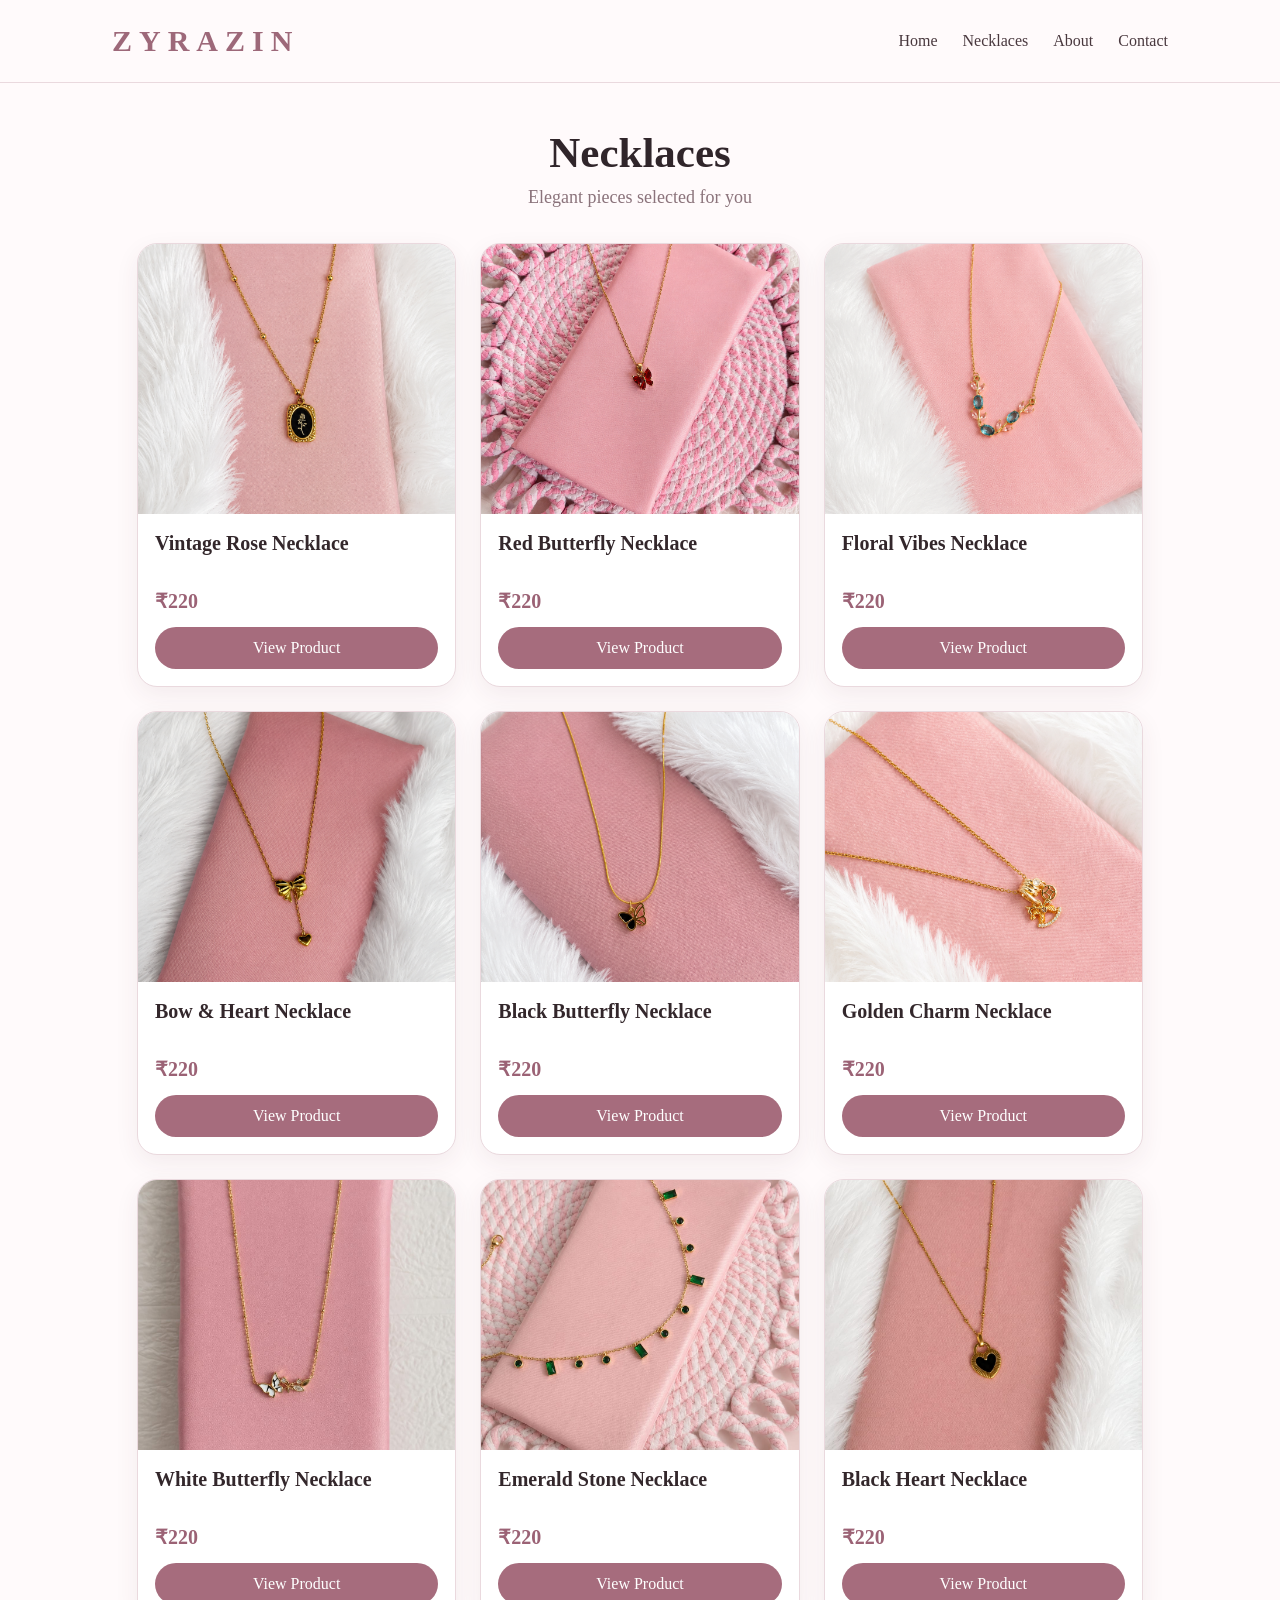
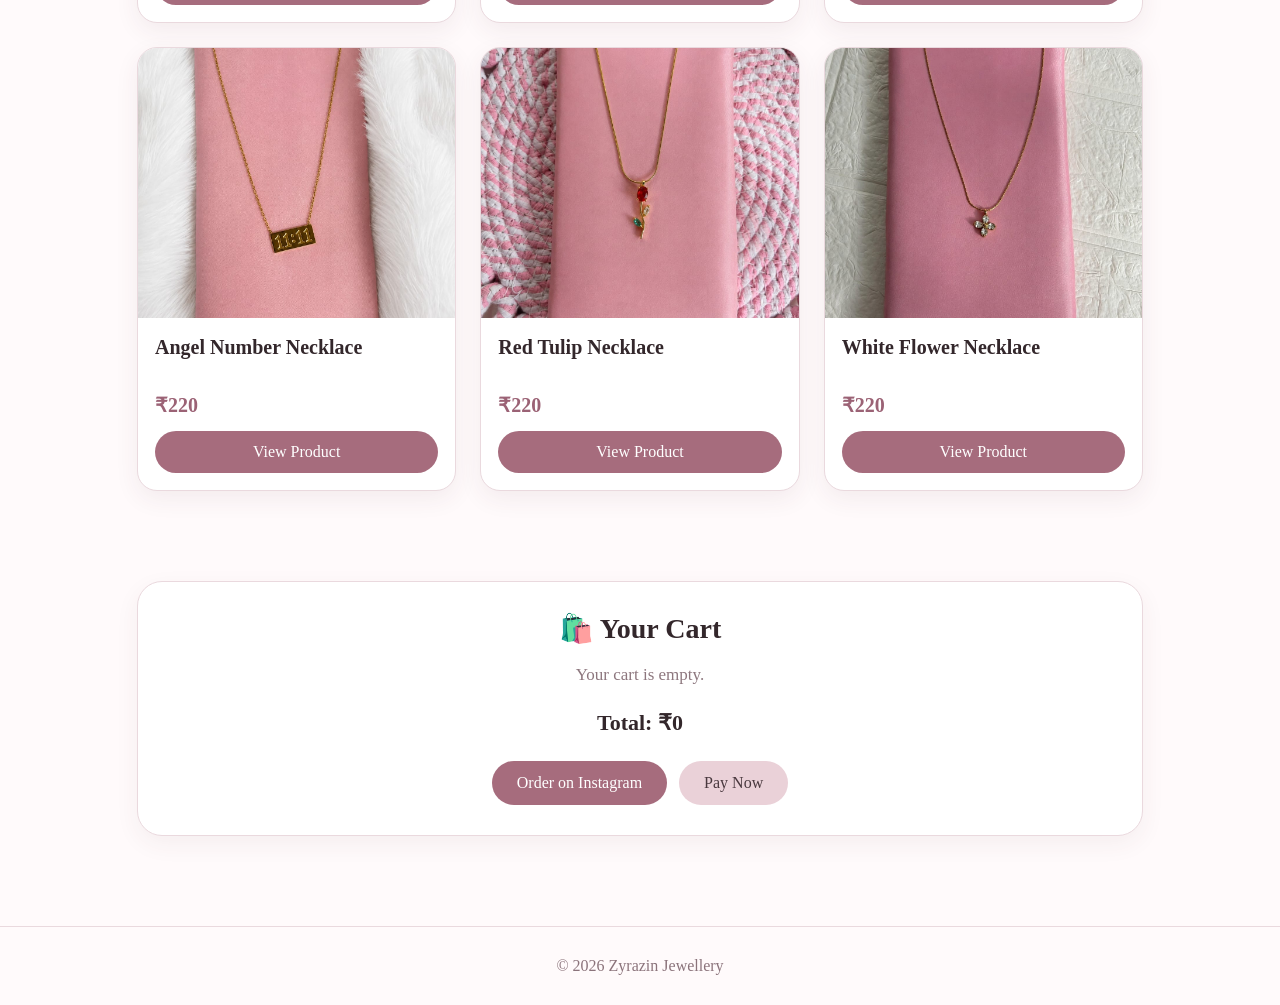
==== commit 755f8e9a: "Update necklaces.html" ====
--- a/necklaces.html
+++ b/necklaces.html
@@ -1,1113 +1,946 @@
 <!DOCTYPE html>
 <html lang="en">
 <head>
-
-  <meta charset="UTF-8">
-
-  <meta
-    name="viewport"
-    content="width=device-width, initial-scale=1.0"
-  >
-
-  <title>Zyrazin | Necklaces</title>
-
-  <link rel="stylesheet" href="style.css">
-
+<meta charset="UTF-8">
+<meta name="viewport" content="width=device-width, initial-scale=1.0">
+
+<title>Zyrazin | Necklaces</title>
+
+<style>
+* {
+    box-sizing: border-box;
+}
+
+html {
+    scroll-behavior: smooth;
+}
+
+body {
+    margin: 0;
+    background: #fffafb;
+    color: #33272b;
+    font-family: Georgia, "Times New Roman", serif;
+}
+
+/* ================= HEADER ================= */
+
+header {
+    background: #fffafb;
+    border-bottom: 1px solid #ead9de;
+    position: sticky;
+    top: 0;
+    z-index: 1000;
+}
+
+.header-inner {
+    max-width: 1100px;
+    margin: auto;
+    min-height: 82px;
+    padding: 12px 22px;
+
+    display: flex;
+    align-items: center;
+    justify-content: space-between;
+    gap: 20px;
+}
+
+.logo {
+    text-decoration: none;
+    color: #9d6879;
+    font-size: 30px;
+    font-weight: bold;
+    letter-spacing: 7px;
+    white-space: nowrap;
+}
+
+nav {
+    display: flex;
+    align-items: center;
+    gap: 25px;
+}
+
+nav a {
+    text-decoration: none;
+    color: #49383e;
+    font-size: 16px;
+}
+
+nav a:hover {
+    color: #a56d7e;
+}
+
+/* ================= PAGE TITLE ================= */
+
+.page-title {
+    text-align: center;
+    padding: 45px 20px 25px;
+}
+
+.page-title h1 {
+    margin: 0;
+    font-size: 43px;
+    color: #30252a;
+}
+
+.page-title p {
+    margin: 10px 0 0;
+    color: #8b737b;
+    font-size: 18px;
+}
+
+/* ================= PRODUCTS ================= */
+
+.products {
+    max-width: 1050px;
+    margin: auto;
+    padding: 10px 22px 60px;
+
+    display: grid;
+    grid-template-columns: repeat(3, 1fr);
+    gap: 24px;
+}
+
+.product-card {
+    background: white;
+    border: 1px solid #ead9de;
+    border-radius: 20px;
+    overflow: hidden;
+
+    box-shadow: 0 8px 25px rgba(80, 45, 55, 0.07);
+
+    transition: transform 0.25s ease,
+                box-shadow 0.25s ease;
+}
+
+.product-card:hover {
+    transform: translateY(-4px);
+    box-shadow: 0 12px 30px rgba(80, 45, 55, 0.12);
+}
+
+.product-image {
+    width: 100%;
+    height: 270px;
+    object-fit: cover;
+    display: block;
+    background: #f8eef1;
+}
+
+.product-info {
+    padding: 17px;
+}
+
+.product-name {
+    margin: 0 0 8px;
+    font-size: 20px;
+    line-height: 1.25;
+    min-height: 50px;
+}
+
+.price {
+    margin: 0 0 14px;
+    font-size: 20px;
+    color: #9b6275;
+    font-weight: bold;
+}
+
+.view-btn {
+    width: 100%;
+    border: none;
+    border-radius: 25px;
+    padding: 12px;
+
+    background: #a66c7d;
+    color: white;
+
+    font-family: Georgia, "Times New Roman", serif;
+    font-size: 16px;
+
+    cursor: pointer;
+}
+
+.view-btn:hover {
+    background: #8f596b;
+}
+
+/* ================= CART ================= */
+
+.cart-section {
+    max-width: 1050px;
+    margin: 0 auto 60px;
+    padding: 30px 22px;
+}
+
+.cart-box {
+    background: #fff;
+    border: 1px solid #ead9de;
+    border-radius: 25px;
+    padding: 30px;
+
+    box-shadow: 0 8px 25px rgba(80, 45, 55, 0.06);
+}
+
+.cart-title {
+    text-align: center;
+    font-size: 28px;
+    margin: 0 0 20px;
+}
+
+.cart-empty {
+    text-align: center;
+    color: #8d777e;
+    font-size: 17px;
+}
+
+.cart-item {
+    display: flex;
+    align-items: center;
+    justify-content: space-between;
+    gap: 15px;
+
+    padding: 14px 0;
+    border-bottom: 1px solid #eee0e4;
+}
+
+.cart-item-name {
+    font-size: 17px;
+}
+
+.cart-item-price {
+    color: #9b6275;
+    font-weight: bold;
+}
+
+.remove-btn {
+    border: none;
+    background: transparent;
+    color: #b16c7c;
+    cursor: pointer;
+}
+
+.cart-total {
+    text-align: center;
+    margin: 25px 0;
+    font-size: 22px;
+    font-weight: bold;
+}
+
+.order-buttons {
+    display: flex;
+    justify-content: center;
+    gap: 12px;
+    flex-wrap: wrap;
+}
+
+.instagram-btn,
+.pay-btn {
+    border: none;
+    border-radius: 25px;
+    padding: 13px 25px;
+    font-family: Georgia, "Times New Roman", serif;
+    font-size: 16px;
+    cursor: pointer;
+}
+
+.instagram-btn {
+    background: #a66c7d;
+    color: white;
+}
+
+.pay-btn {
+    background: #ead1d8;
+    color: #49383e;
+}
+
+/* ================= PRODUCT MODAL ================= */
+
+.modal {
+    display: none;
+
+    position: fixed;
+    inset: 0;
+
+    background: rgba(35, 25, 29, 0.65);
+
+    z-index: 2000;
+
+    align-items: center;
+    justify-content: center;
+
+    padding: 20px;
+}
+
+.modal-content {
+    background: white;
+    width: min(500px, 100%);
+    max-height: 90vh;
+    overflow-y: auto;
+
+    border-radius: 25px;
+    padding: 20px;
+
+    position: relative;
+}
+
+.close {
+    position: absolute;
+    top: 12px;
+    right: 18px;
+
+    font-size: 28px;
+    cursor: pointer;
+    color: #654b54;
+}
+
+.modal-image {
+    width: 100%;
+    max-height: 420px;
+    object-fit: cover;
+    border-radius: 18px;
+}
+
+.modal-title {
+    font-size: 27px;
+    margin: 18px 0 8px;
+}
+
+.modal-price {
+    color: #9b6275;
+    font-size: 22px;
+    font-weight: bold;
+}
+
+.add-cart-btn {
+    width: 100%;
+    margin-top: 18px;
+
+    border: none;
+    border-radius: 25px;
+    padding: 14px;
+
+    background: #a66c7d;
+    color: white;
+
+    font-family: Georgia, "Times New Roman", serif;
+    font-size: 17px;
+
+    cursor: pointer;
+}
+
+/* ================= QR MODAL ================= */
+
+.qr-image {
+    width: 100%;
+    max-width: 360px;
+    display: block;
+    margin: 15px auto;
+    border-radius: 12px;
+}
+
+.qr-title {
+    text-align: center;
+    font-size: 24px;
+}
+
+/* ================= FOOTER ================= */
+
+footer {
+    text-align: center;
+    padding: 30px 20px;
+    border-top: 1px solid #ead9de;
+    color: #8b737b;
+}
+
+/* ================= MOBILE ================= */
+
+@media (max-width: 800px) {
+
+    .header-inner {
+        min-height: 72px;
+        padding: 12px 16px;
+    }
+
+    .logo {
+        font-size: 23px;
+        letter-spacing: 4px;
+    }
+
+    nav {
+        gap: 13px;
+    }
+
+    nav a {
+        font-size: 14px;
+    }
+
+    .page-title {
+        padding-top: 32px;
+    }
+
+    .page-title h1 {
+        font-size: 36px;
+    }
+
+    .products {
+        grid-template-columns: repeat(2, 1fr);
+        gap: 15px;
+        padding-left: 15px;
+        padding-right: 15px;
+    }
+
+    .product-image {
+        height: 230px;
+    }
+
+    .product-info {
+        padding: 13px;
+    }
+
+    .product-name {
+        font-size: 17px;
+    }
+
+    .price {
+        font-size: 18px;
+    }
+
+    .view-btn {
+        font-size: 14px;
+        padding: 11px;
+    }
+}
+
+@media (max-width: 520px) {
+
+    .header-inner {
+        flex-direction: column;
+        padding: 15px 10px;
+    }
+
+    nav {
+        gap: 18px;
+    }
+
+    .products {
+        grid-template-columns: 1fr;
+        max-width: 430px;
+    }
+
+    .product-image {
+        height: 330px;
+    }
+
+    .product-name {
+        font-size: 20px;
+    }
+
+    .view-btn {
+        font-size: 16px;
+    }
+
+    .cart-box {
+        padding: 22px 17px;
+    }
+}
+</style>
 </head>
 
-
 <body>
 
-
-  <!-- HEADER -->
-
-  <header class="site-header">
-
-    <a href="index.html" class="logo">
-      ZYRAZIN
-    </a>
-
-    <nav>
-
-      <a href="index.html">
-        Home
-      </a>
-
-      <a href="index.html#categories">
-        Collections
-      </a>
-
-      <a href="index.html#about">
-        About
-      </a>
-
-      <a href="index.html#contact">
-        Contact
-      </a>
-
-    </nav>
-
-  </header>
-
-
-
-  <!-- BACK BUTTON -->
-
-  <div class="back-container">
-
-    <a href="index.html" class="back-button">
-      ← Back to Home
-    </a>
-
-  </div>
-
-
-
-  <!-- PAGE TITLE -->
-
-  <section class="collection-header">
-
-    <p class="section-small-title">
-      ZYRAZIN COLLECTION
-    </p>
-
-    <h1>
-      Necklaces
-    </h1>
-
-    <p>
-      Elegant pieces selected for you.
-    </p>
-
-  </section>
-
-
-
-  <!-- PRODUCTS -->
-
-  <main class="products-container">
-
-
-    <!-- CH01 -->
-
-    <div class="product-card">
-
-      <img
-        src="product/CH01 - Vintage Rose Necklace.PNG"
-        alt="Vintage Rose Necklace"
-      >
-
-      <div class="product-info">
-
-        <h2>
-          Vintage Rose Necklace
+<!-- ================= HEADER ================= -->
+
+<header>
+    <div class="header-inner">
+
+        <a href="index.html" class="logo">
+            ZYRAZIN
+        </a>
+
+        <nav>
+            <a href="index.html">Home</a>
+            <a href="necklaces.html">Necklaces</a>
+            <a href="index.html#about">About</a>
+            <a href="index.html#contact">Contact</a>
+        </nav>
+
+    </div>
+</header>
+
+
+<!-- ================= TITLE ================= -->
+
+<section class="page-title">
+
+    <h1>Necklaces</h1>
+
+    <p>Elegant pieces selected for you</p>
+
+</section>
+
+
+<!-- ================= PRODUCTS ================= -->
+
+<section class="products" id="products"></section>
+
+
+<!-- ================= CART ================= -->
+
+<section class="cart-section">
+
+    <div class="cart-box">
+
+        <h2 class="cart-title">
+            🛍️ Your Cart
         </h2>
 
-        <p class="price">
-          ₹220
+        <div id="cartItems"></div>
+
+        <div class="cart-total">
+            Total: ₹<span id="cartTotal">0</span>
+        </div>
+
+        <div class="order-buttons">
+
+            <button class="instagram-btn"
+                    onclick="orderInstagram()">
+                Order on Instagram
+            </button>
+
+            <button class="pay-btn"
+                    onclick="showQR()">
+                Pay Now
+            </button>
+
+        </div>
+
+    </div>
+
+</section>
+
+
+<!-- ================= PRODUCT MODAL ================= -->
+
+<div class="modal" id="productModal">
+
+    <div class="modal-content">
+
+        <span class="close"
+              onclick="closeProduct()">
+            ×
+        </span>
+
+        <img id="modalImage"
+             class="modal-image"
+             src=""
+             alt="Product">
+
+        <h2 id="modalTitle"
+            class="modal-title">
+        </h2>
+
+        <div id="modalPrice"
+             class="modal-price">
+        </div>
+
+        <button class="add-cart-btn"
+                onclick="addSelectedProduct()">
+            Add to Cart
+        </button>
+
+    </div>
+
+</div>
+
+
+<!-- ================= QR MODAL ================= -->
+
+<div class="modal" id="qrModal">
+
+    <div class="modal-content">
+
+        <span class="close"
+              onclick="closeQR()">
+            ×
+        </span>
+
+        <h2 class="qr-title">
+            Pay via UPI
+        </h2>
+
+        <p style="text-align:center;">
+            Scan the QR code to make your payment.
         </p>
 
-        <button
-          class="view-button"
-          onclick="openProduct(
-            'Vintage Rose Necklace',
-            '₹220',
-            'product/CH01 - Vintage Rose Necklace.PNG'
-          )"
-        >
-          View Product
-        </button>
-
-        <button
-          class="cart-button"
-          onclick="addToCart(
-            'Vintage Rose Necklace',
-            220
-          )"
-        >
-          Add to Cart
-        </button>
-
-      </div>
+        <img
+            src="payment-qr.png.jpg"
+            class="qr-image"
+            alt="Zyrazin Payment QR">
+
+        <p style="text-align:center;">
+            UPI ID:<br>
+            <strong>jasiyajunaid2002-1@oksbi</strong>
+        </p>
 
     </div>
 
-
-
-    <!-- CH02 -->
-
-    <div class="product-card">
-
-      <img
-        src="product/CH02 - Red Butterfly Necklace.PNG"
-        alt="Red Butterfly Necklace"
-      >
-
-      <div class="product-info">
-
-        <h2>
-          Red Butterfly Necklace
-        </h2>
-
-        <p class="price">
-          ₹220
-        </p>
-
-        <button
-          class="view-button"
-          onclick="openProduct(
-            'Red Butterfly Necklace',
-            '₹220',
-            'product/CH02 - Red Butterfly Necklace.PNG'
-          )"
-        >
-          View Product
-        </button>
-
-        <button
-          class="cart-button"
-          onclick="addToCart(
-            'Red Butterfly Necklace',
-            220
-          )"
-        >
-          Add to Cart
-        </button>
-
-      </div>
-
-    </div>
-
-
-
-    <!-- CH03 -->
-
-    <div class="product-card">
-
-      <img
-        src="product/CH03 - Floral Vibes Necklace.PNG"
-        alt="Floral Vibes Necklace"
-      >
-
-      <div class="product-info">
-
-        <h2>
-          Floral Vibes Necklace
-        </h2>
-
-        <p class="price">
-          ₹220
-        </p>
-
-        <button
-          class="view-button"
-          onclick="openProduct(
-            'Floral Vibes Necklace',
-            '₹220',
-            'product/CH03 - Floral Vibes Necklace.PNG'
-          )"
-        >
-          View Product
-        </button>
-
-        <button
-          class="cart-button"
-          onclick="addToCart(
-            'Floral Vibes Necklace',
-            220
-          )"
-        >
-          Add to Cart
-        </button>
-
-      </div>
-
-    </div>
-
-
-
-    <!-- CH04 -->
-
-    <div class="product-card">
-
-      <img
-        src="product/CH04 - Bow & Heart Necklace.PNG"
-        alt="Bow and Heart Necklace"
-      >
-
-      <div class="product-info">
-
-        <h2>
-          Bow & Heart Necklace
-        </h2>
-
-        <p class="price">
-          ₹220
-        </p>
-
-        <button
-          class="view-button"
-          onclick="openProduct(
-            'Bow & Heart Necklace',
-            '₹220',
-            'product/CH04 - Bow & Heart Necklace.PNG'
-          )"
-        >
-          View Product
-        </button>
-
-        <button
-          class="cart-button"
-          onclick="addToCart(
-            'Bow & Heart Necklace',
-            220
-          )"
-        >
-          Add to Cart
-        </button>
-
-      </div>
-
-    </div>
-
-
-
-    <!-- CH05 -->
-
-    <div class="product-card">
-
-      <img
-        src="product/CH05 - Black Butterfly Necklace.PNG"
-        alt="Black Butterfly Necklace"
-      >
-
-      <div class="product-info">
-
-        <h2>
-          Black Butterfly Necklace
-        </h2>
-
-        <p class="price">
-          ₹220
-        </p>
-
-        <button
-          class="view-button"
-          onclick="openProduct(
-            'Black Butterfly Necklace',
-            '₹220',
-            'product/CH05 - Black Butterfly Necklace.PNG'
-          )"
-        >
-          View Product
-        </button>
-
-        <button
-          class="cart-button"
-          onclick="addToCart(
-            'Black Butterfly Necklace',
-            220
-          )"
-        >
-          Add to Cart
-        </button>
-
-      </div>
-
-    </div>
-
-
-
-    <!-- CH06 -->
-
-    <div class="product-card">
-
-      <img
-        src="product/CH06 - Golden Charm Necklace.PNG"
-        alt="Golden Charm Necklace"
-      >
-
-      <div class="product-info">
-
-        <h2>
-          Golden Charm Necklace
-        </h2>
-
-        <p class="price">
-          ₹220
-        </p>
-
-        <button
-          class="view-button"
-          onclick="openProduct(
-            'Golden Charm Necklace',
-            '₹220',
-            'product/CH06 - Golden Charm Necklace.PNG'
-          )"
-        >
-          View Product
-        </button>
-
-        <button
-          class="cart-button"
-          onclick="addToCart(
-            'Golden Charm Necklace',
-            220
-          )"
-        >
-          Add to Cart
-        </button>
-
-      </div>
-
-    </div>
-
-
-
-    <!-- CH07 -->
-
-    <div class="product-card">
-
-      <img
-        src="product/CH07 - White Butterfly Necklace.JPG"
-        alt="White Butterfly Necklace"
-      >
-
-      <div class="product-info">
-
-        <h2>
-          White Butterfly Necklace
-        </h2>
-
-        <p class="price">
-          ₹220
-        </p>
-
-        <button
-          class="view-button"
-          onclick="openProduct(
-            'White Butterfly Necklace',
-            '₹220',
-            'product/CH07 - White Butterfly Necklace.JPG'
-          )"
-        >
-          View Product
-        </button>
-
-        <button
-          class="cart-button"
-          onclick="addToCart(
-            'White Butterfly Necklace',
-            220
-          )"
-        >
-          Add to Cart
-        </button>
-
-      </div>
-
-    </div>
-
-
-
-    <!-- CH08 -->
-
-    <div class="product-card">
-
-      <img
-        src="product/CH08 - Emerald Stone Necklace.JPG"
-        alt="Emerald Stone Necklace"
-      >
-
-      <div class="product-info">
-
-        <h2>
-          Emerald Stone Necklace
-        </h2>
-
-        <p class="price">
-          ₹220
-        </p>
-
-        <button
-          class="view-button"
-          onclick="openProduct(
-            'Emerald Stone Necklace',
-            '₹220',
-            'product/CH08 - Emerald Stone Necklace.JPG'
-          )"
-        >
-          View Product
-        </button>
-
-        <button
-          class="cart-button"
-          onclick="addToCart(
-            'Emerald Stone Necklace',
-            220
-          )"
-        >
-          Add to Cart
-        </button>
-
-      </div>
-
-    </div>
-
-
-
-    <!-- CH09 -->
-
-    <div class="product-card">
-
-      <img
-        src="product/CH09 - Black Heart Necklace.JPG"
-        alt="Black Heart Necklace"
-      >
-
-      <div class="product-info">
-
-        <h2>
-          Black Heart Necklace
-        </h2>
-
-        <p class="price">
-          ₹220
-        </p>
-
-        <button
-          class="view-button"
-          onclick="openProduct(
-            'Black Heart Necklace',
-            '₹220',
-            'product/CH09 - Black Heart Necklace.JPG'
-          )"
-        >
-          View Product
-        </button>
-
-        <button
-          class="cart-button"
-          onclick="addToCart(
-            'Black Heart Necklace',
-            220
-          )"
-        >
-          Add to Cart
-        </button>
-
-      </div>
-
-    </div>
-
-
-
-    <!-- CH10 -->
-
-    <div class="product-card">
-
-      <img
-        src="product/CH10 - Angel Number Necklace.JPG"
-        alt="Angel Number Necklace"
-      >
-
-      <div class="product-info">
-
-        <h2>
-          Angel Number Necklace
-        </h2>
-
-        <p class="price">
-          ₹220
-        </p>
-
-        <button
-          class="view-button"
-          onclick="openProduct(
-            'Angel Number Necklace',
-            '₹220',
-            'product/CH10 - Angel Number Necklace.JPG'
-          )"
-        >
-          View Product
-        </button>
-
-        <button
-          class="cart-button"
-          onclick="addToCart(
-            'Angel Number Necklace',
-            220
-          )"
-        >
-          Add to Cart
-        </button>
-
-      </div>
-
-    </div>
-
-
-
-    <!-- CH11 -->
-
-    <div class="product-card">
-
-      <img
-        src="product/CH11 - Red Tulip Necklace.JPG"
-        alt="Red Tulip Necklace"
-      >
-
-      <div class="product-info">
-
-        <h2>
-          Red Tulip Necklace
-        </h2>
-
-        <p class="price">
-          ₹220
-        </p>
-
-        <button
-          class="view-button"
-          onclick="openProduct(
-            'Red Tulip Necklace',
-            '₹220',
-            'product/CH11 - Red Tulip Necklace.JPG'
-          )"
-        >
-          View Product
-        </button>
-
-        <button
-          class="cart-button"
-          onclick="addToCart(
-            'Red Tulip Necklace',
-            220
-          )"
-        >
-          Add to Cart
-        </button>
-
-      </div>
-
-    </div>
-
-
-
-    <!-- CH12 -->
-
-    <div class="product-card">
-
-      <img
-        src="product/CH12 - White Flower Necklace.JPG"
-        alt="White Flower Necklace"
-      >
-
-      <div class="product-info">
-
-        <h2>
-          White Flower Necklace
-        </h2>
-
-        <p class="price">
-          ₹220
-        </p>
-
-        <button
-          class="view-button"
-          onclick="openProduct(
-            'White Flower Necklace',
-            '₹220',
-            'product/CH12 - White Flower Necklace.JPG'
-          )"
-        >
-          View Product
-        </button>
-
-        <button
-          class="cart-button"
-          onclick="addToCart(
-            'White Flower Necklace',
-            220
-          )"
-        >
-          Add to Cart
-        </button>
-
-      </div>
-
-    </div>
-
-
-  </main>
-
-
-
-  <!-- CART -->
-
-  <section class="cart-section" id="cart">
-
-    <p class="section-small-title">
-      YOUR SHOPPING BAG
-    </p>
-
-    <h2>
-      🛍️ Your Cart
-    </h2>
-
-    <div id="cartItems">
-
-      <p class="empty-cart">
-        Your cart is empty.
-      </p>
-
-    </div>
-
-    <div class="cart-total">
-
-      Total:
-      ₹<span id="cartTotal">0</span>
-
-    </div>
-
-
-    <button
-      class="order-button"
-      onclick="openOrder()"
-    >
-      Order Now
-    </button>
-
-
-    <a
-      href="https://ig.me/m/zyrazin_"
-      target="_blank"
-      class="instagram-order-button"
-    >
-      Order on Instagram
-    </a>
-
-  </section>
-
-
-
-  <!-- PRODUCT POPUP -->
-
-  <div
-    id="productModal"
-    class="modal"
-  >
-
-    <div class="modal-content">
-
-      <button
-        class="close-button"
-        onclick="closeProduct()"
-      >
-        ×
-      </button>
-
-      <img
-        id="modalImage"
-        src=""
-        alt=""
-      >
-
-      <h2 id="modalName"></h2>
-
-      <p
-        id="modalPrice"
-        class="price"
-      ></p>
-
-      <button
-        id="modalCartButton"
-        class="cart-button"
-      >
-        Add to Cart
-      </button>
-
-    </div>
-
-  </div>
-
-
-
-  <!-- ORDER / PAYMENT POPUP -->
-
-  <div
-    id="orderModal"
-    class="modal"
-  >
-
-    <div class="modal-content order-modal">
-
-      <button
-        class="close-button"
-        onclick="closeOrder()"
-      >
-        ×
-      </button>
-
-      <h2>
-        Your Order
-      </h2>
-
-      <div id="orderSummary"></div>
-
-      <div class="order-total">
-
-        Total:
-        ₹<span id="orderTotal">0</span>
-
-      </div>
-
-
-      <h3>
-        Choose how you want to order
-      </h3>
-
-
-      <!-- INSTAGRAM -->
-
-      <a
-        href="https://ig.me/m/zyrazin_"
-        target="_blank"
-        class="instagram-order-button"
-      >
-        📩 Order on Instagram
-      </a>
-
-
-      <!-- PAYMENT -->
-
-      <button
-        class="payment-button"
-        onclick="showPayment()"
-      >
-        💳 Pay Now
-      </button>
-
-
-      <div
-        id="paymentBox"
-        class="payment-box"
-        style="display:none;"
-      >
-
-        <h3>
-          Scan & Pay
-        </h3>
-
-        <img
-          src="payment-qr.png"
-          alt="Zyrazin UPI QR Code"
-          class="qr-image"
-        >
-
-        <p>
-          Scan the QR code using any UPI app.
-        </p>
-
-        <p class="upi-id">
-          UPI: jasiyajunaid2002-1@oksbi
-        </p>
-
-        <a
-          href="upi://pay?pa=jasiyajunaid2002-1@oksbi&pn=Zyrazin"
-          class="payment-button"
-        >
-          Open UPI App
-        </a>
-
-      </div>
-
-    </div>
-
-  </div>
-
-
-
-  <!-- JAVASCRIPT -->
-
-  <script>
-
-    let cart = [];
-
-
-    /* VIEW PRODUCT */
-
-    function openProduct(name, price, image) {
-
-      document.getElementById("modalName").textContent = name;
-
-      document.getElementById("modalPrice").textContent = price;
-
-      document.getElementById("modalImage").src = image;
-
-
-      document.getElementById("modalCartButton").onclick = function() {
-
-        addToCart(name, parseInt(price.replace("₹", "")));
-
-        closeProduct();
-
-      };
-
-
-      document.getElementById("productModal").style.display = "flex";
-
-    }
-
-
-    function closeProduct() {
-
-      document.getElementById("productModal").style.display = "none";
-
-    }
-
-
-
-    /* ADD TO CART */
-
-    function addToCart(name, price) {
-
-      const existing = cart.find(
-        item => item.name === name
-      );
-
-
-      if (existing) {
-
-        existing.quantity++;
-
-      } else {
-
-        cart.push({
-
-          name: name,
-
-          price: price,
-
-          quantity: 1
-
-        });
-
-      }
-
-
-      updateCart();
-
-
-      document.getElementById("cart").scrollIntoView({
-
-        behavior: "smooth"
-
-      });
-
-    }
-
-
-
-    /* UPDATE CART */
-
-    function updateCart() {
-
-      const cartItems =
+</div>
+
+
+<footer>
+    © 2026 Zyrazin Jewellery
+</footer>
+
+
+<script>
+
+/* ================= PRODUCT DATA ================= */
+
+const products = [
+
+    {
+        code: "CH01",
+        name: "Vintage Rose Necklace",
+        price: 220,
+        image: "product/CH01 - Vintage Rose Necklace.PNG"
+    },
+
+    {
+        code: "CH02",
+        name: "Red Butterfly Necklace",
+        price: 220,
+        image: "product/CH02 - Red Butterfly Necklace.PNG"
+    },
+
+    {
+        code: "CH03",
+        name: "Floral Vibes Necklace",
+        price: 220,
+        image: "product/CH03 - Floral Vibes Necklace.PNG"
+    },
+
+    {
+        code: "CH04",
+        name: "Bow & Heart Necklace",
+        price: 220,
+        image: "product/CH04 - Bow & Heart Necklace.PNG"
+    },
+
+    {
+        code: "CH05",
+        name: "Black Butterfly Necklace",
+        price: 220,
+        image: "product/CH05 - Black Butterfly Necklace.PNG"
+    },
+
+    {
+        code: "CH06",
+        name: "Golden Charm Necklace",
+        price: 220,
+        image: "product/CH06 - Golden Charm Necklace.PNG"
+    },
+
+    {
+        code: "CH07",
+        name: "White Butterfly Necklace",
+        price: 220,
+        image: "product/CH07 - White Butterfly Necklace.JPG"
+    },
+
+    {
+        code: "CH08",
+        name: "Emerald Stone Necklace",
+        price: 220,
+        image: "product/CH08 - Emerald Stone Necklace.JPG"
+    },
+
+    {
+        code: "CH09",
+        name: "Black Heart Necklace",
+        price: 220,
+        image: "product/CH09 - Black Heart Necklace.JPG"
+    },
+
+    {
+        code: "CH10",
+        name: "Angel Number Necklace",
+        price: 220,
+        image: "product/CH10 - Angel Number Necklace.JPG"
+    },
+
+    {
+        code: "CH11",
+        name: "Red Tulip Necklace",
+        price: 220,
+        image: "product/CH11 - Red Tulip Necklace.JPG"
+    },
+
+    {
+        code: "CH12",
+        name: "White Flower Necklace",
+        price: 220,
+        image: "product/CH12 - White Flower Necklace.JPG"
+    }
+
+];
+
+
+/* ================= SHOW PRODUCTS ================= */
+
+const productsContainer =
+    document.getElementById("products");
+
+products.forEach((product, index) => {
+
+    productsContainer.innerHTML += `
+
+        <div class="product-card">
+
+            <img
+                class="product-image"
+                src="${product.image}"
+                alt="${product.name}"
+            >
+
+            <div class="product-info">
+
+                <h2 class="product-name">
+                    ${product.name}
+                </h2>
+
+                <p class="price">
+                    ₹${product.price}
+                </p>
+
+                <button
+                    class="view-btn"
+                    onclick="viewProduct(${index})">
+                    View Product
+                </button>
+
+            </div>
+
+        </div>
+
+    `;
+
+});
+
+
+/* ================= VIEW PRODUCT ================= */
+
+let selectedProduct = null;
+
+function viewProduct(index) {
+
+    selectedProduct = products[index];
+
+    document.getElementById("modalImage").src =
+        selectedProduct.image;
+
+    document.getElementById("modalTitle").textContent =
+        selectedProduct.name;
+
+    document.getElementById("modalPrice").textContent =
+        "₹" + selectedProduct.price;
+
+    document.getElementById("productModal").style.display =
+        "flex";
+}
+
+
+function closeProduct() {
+
+    document.getElementById("productModal").style.display =
+        "none";
+}
+
+
+/* ================= CART ================= */
+
+let cart = [];
+
+
+function addSelectedProduct() {
+
+    if (!selectedProduct) return;
+
+    cart.push(selectedProduct);
+
+    closeProduct();
+
+    updateCart();
+
+}
+
+
+function removeFromCart(index) {
+
+    cart.splice(index, 1);
+
+    updateCart();
+
+}
+
+
+function updateCart() {
+
+    const cartItems =
         document.getElementById("cartItems");
 
-      const cartTotal =
+    const cartTotal =
         document.getElementById("cartTotal");
 
 
-      cartItems.innerHTML = "";
-
-
-      if (cart.length === 0) {
-
-        cartItems.innerHTML =
-          '<p class="empty-cart">Your cart is empty.</p>';
+    if (cart.length === 0) {
+
+        cartItems.innerHTML = `
+            <p class="cart-empty">
+                Your cart is empty.
+            </p>
+        `;
 
         cartTotal.textContent = "0";
 
         return;
-
-      }
-
-
-      let total = 0;
-
-
-      cart.forEach((item, index) => {
-
-        const itemTotal =
-          item.price * item.quantity;
-
-        total += itemTotal;
-
-
-        const div =
-          document.createElement("div");
-
-
-        div.className = "cart-item";
-
-
-        div.innerHTML = `
-
-          <div>
-
-            <strong>${item.name}</strong>
-
-            <p>
-              ₹${item.price} × ${item.quantity}
-            </p>
-
-          </div>
-
-          <div>
-
-            <strong>
-              ₹${itemTotal}
-            </strong>
-
-            <button
-              onclick="removeItem(${index})"
-              class="remove-button"
-            >
-              Remove
-            </button>
-
-          </div>
+    }
+
+
+    let total = 0;
+
+    cartItems.innerHTML = "";
+
+
+    cart.forEach((item, index) => {
+
+        total += item.price;
+
+        cartItems.innerHTML += `
+
+            <div class="cart-item">
+
+                <div>
+
+                    <div class="cart-item-name">
+                        ${item.name}
+                    </div>
+
+                    <div class="cart-item-price">
+                        ₹${item.price}
+                    </div>
+
+                </div>
+
+                <button
+                    class="remove-btn"
+                    onclick="removeFromCart(${index})">
+                    Remove
+                </button>
+
+            </div>
 
         `;
 
-
-        cartItems.appendChild(div);
-
-      });
-
-
-      cartTotal.textContent = total;
-
-    }
-
-
-
-    /* REMOVE */
-
-    function removeItem(index) {
-
-      cart.splice(index, 1);
-
-      updateCart();
-
-    }
-
-
-
-    /* ORDER */
-
-    function openOrder() {
-
-      if (cart.length === 0) {
+    });
+
+
+    cartTotal.textContent = total;
+
+}
+
+
+/* ================= INSTAGRAM ORDER ================= */
+
+function orderInstagram() {
+
+    if (cart.length === 0) {
 
         alert("Please add a product to your cart first.");
 
         return;
-
-      }
-
-
-      const summary =
-        document.getElementById("orderSummary");
-
-
-      const total =
-        document.getElementById("cartTotal").textContent;
-
-
-      summary.innerHTML = "";
-
-
-      cart.forEach(item => {
-
-        summary.innerHTML += `
-
-          <div class="order-item">
-
-            <span>
-              ${item.name} × ${item.quantity}
-            </span>
-
-            <strong>
-              ₹${item.price * item.quantity}
-            </strong>
-
-          </div>
-
-        `;
-
-      });
-
-
-      document.getElementById("orderTotal").textContent =
-        total;
-
-
-      document.getElementById("orderModal").style.display =
+    }
+
+
+    let message =
+        "Hello Zyrazin! I would like to order:%0A%0A";
+
+    let total = 0;
+
+
+    cart.forEach((item, index) => {
+
+        message +=
+            `${index + 1}. ${item.name} - ₹${item.price}%0A`;
+
+        total += item.price;
+
+    });
+
+
+    message += `%0ATotal: ₹${total}`;
+
+    /*
+       Instagram DM links cannot always open
+       a pre-filled message on every device.
+       This opens Zyrazin Instagram directly.
+    */
+
+    window.open(
+        "https://www.instagram.com/zyrazin_/",
+        "_blank"
+    );
+
+}
+
+
+/* ================= QR PAYMENT ================= */
+
+function showQR() {
+
+    if (cart.length === 0) {
+
+        alert("Please add a product to your cart first.");
+
+        return;
+    }
+
+    document.getElementById("qrModal").style.display =
         "flex";
-
-    }
-
-
-
-    function closeOrder() {
-
-      document.getElementById("orderModal").style.display =
+}
+
+
+function closeQR() {
+
+    document.getElementById("qrModal").style.display =
         "none";
-
-    }
-
-
-
-    function showPayment() {
-
-      document.getElementById("paymentBox").style.display =
-        "block";
-
-    }
-
-
-
-    /* CLOSE MODAL BY CLICKING OUTSIDE */
-
-    window.onclick = function(event) {
-
-      const productModal =
+}
+
+
+/* ================= CLOSE MODALS ================= */
+
+window.onclick = function(event) {
+
+    const productModal =
         document.getElementById("productModal");
 
-      const orderModal =
-        document.getElementById("orderModal");
-
-
-      if (event.target === productModal) {
-
-        closeProduct();
-
-      }
-
-
-      if (event.target === orderModal) {
-
-        closeOrder();
-
-      }
-
-    };
-
-  </script>
-
+    const qrModal =
+        document.getElementById("qrModal");
+
+
+    if (event.target === productModal) {
+        productModal.style.display = "none";
+    }
+
+    if (event.target === qrModal) {
+        qrModal.style.display = "none";
+    }
+
+}
+
+
+/* ================= INITIAL CART ================= */
+
+updateCart();
+
+</script>
 
 </body>
 </html>
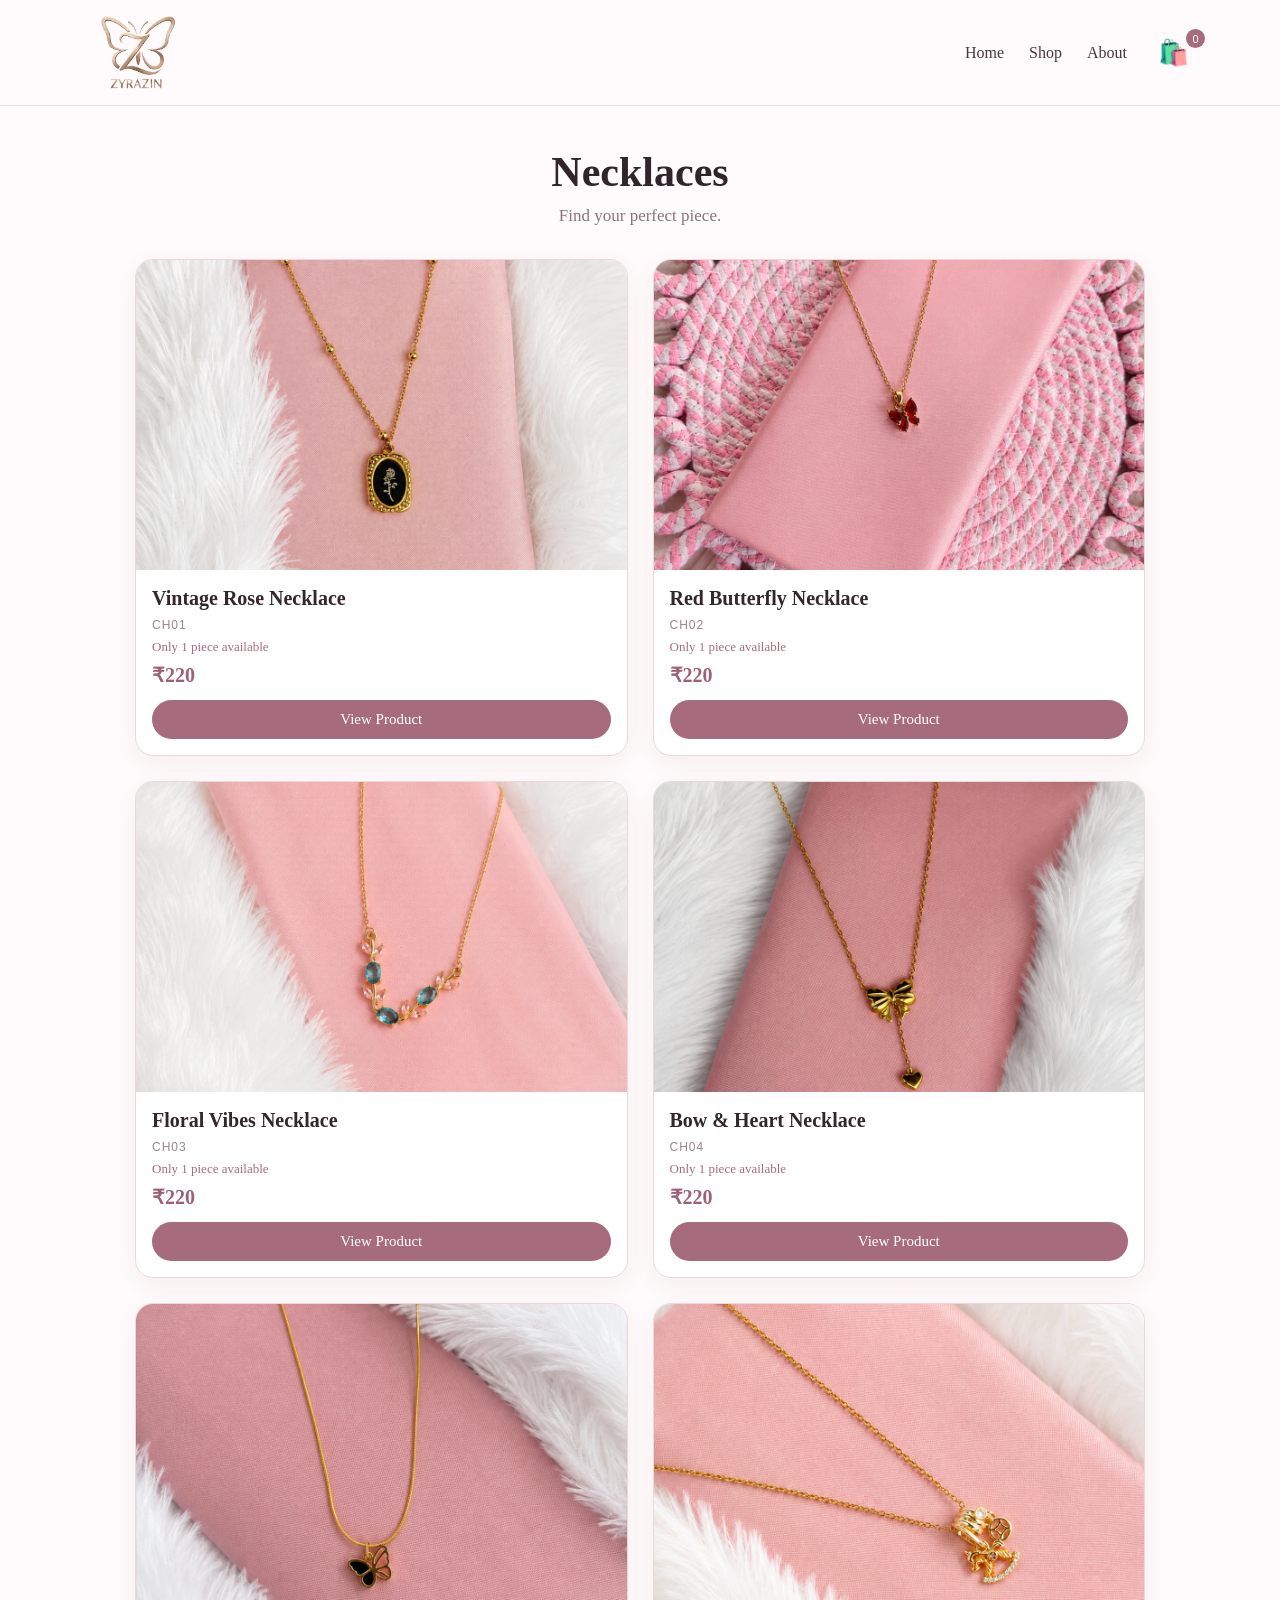
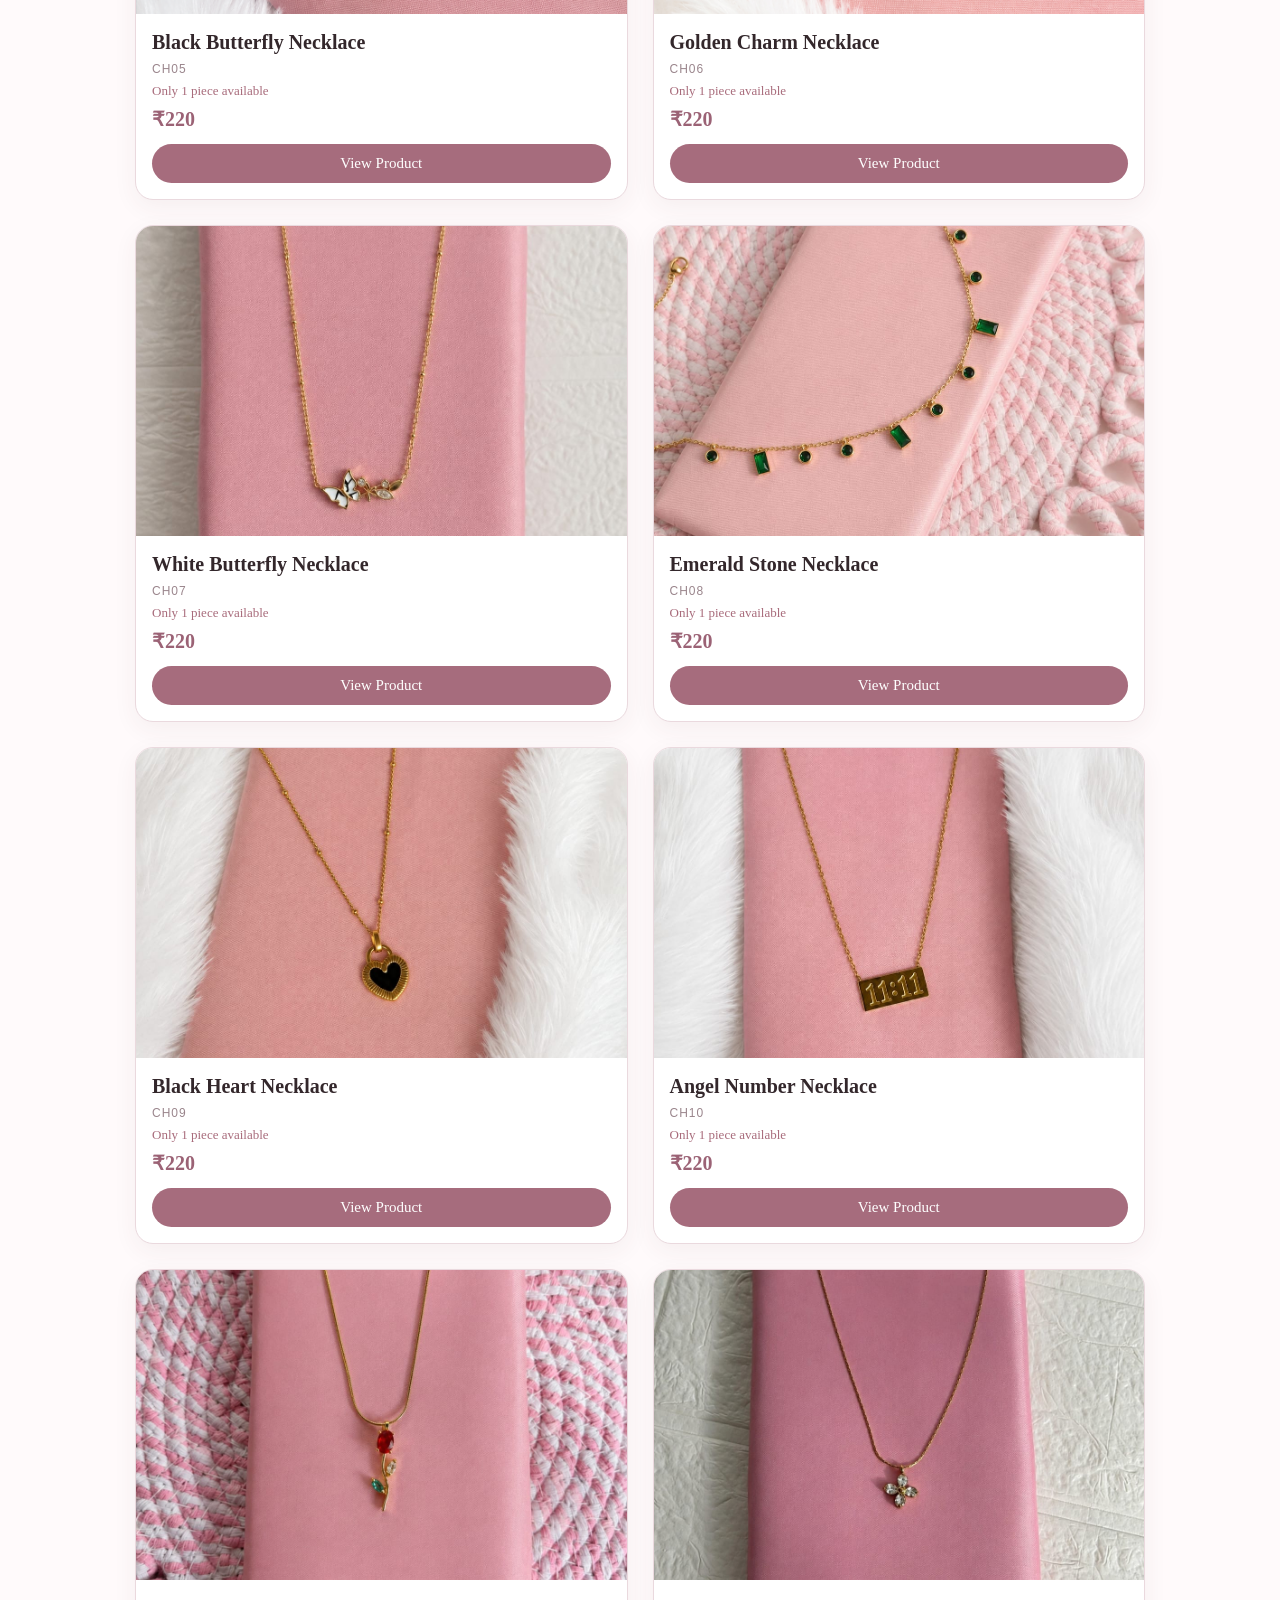
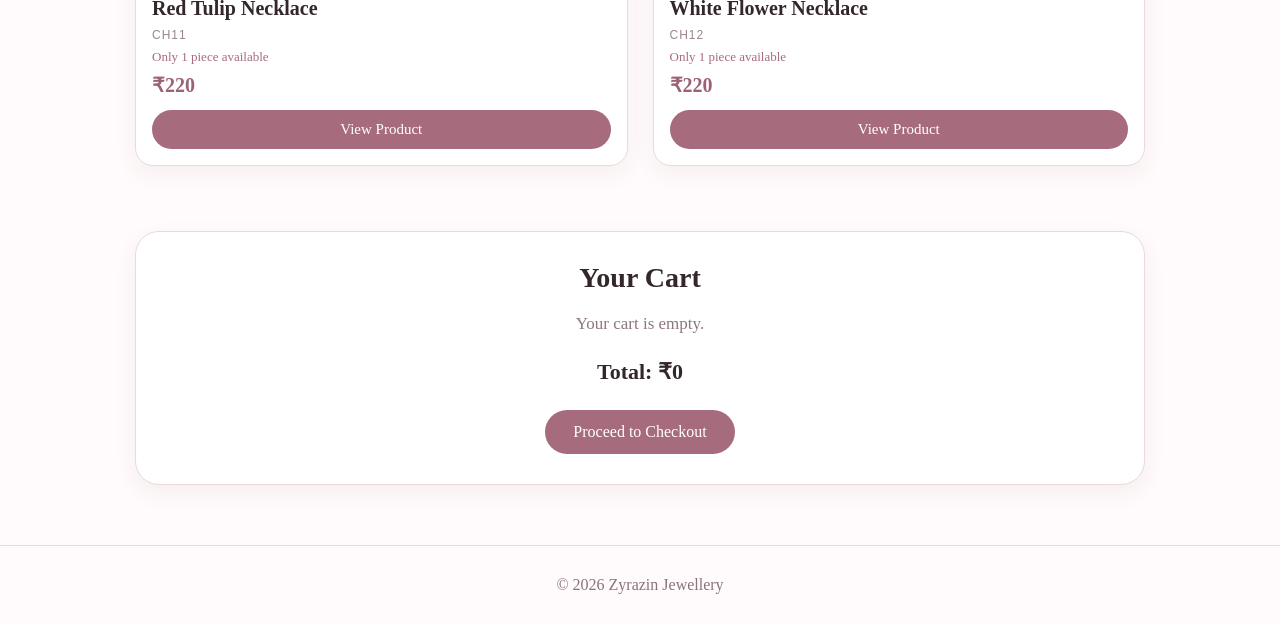
==== commit 3797b003: "Update necklaces.html" ====
--- a/necklaces.html
+++ b/necklaces.html
@@ -33,25 +33,33 @@
 }
 
 .header-inner {
-    max-width: 1100px;
+    max-width: 1150px;
     margin: auto;
-    min-height: 82px;
-    padding: 12px 22px;
+    min-height: 105px;
+    padding: 10px 20px;
 
     display: flex;
     align-items: center;
     justify-content: space-between;
-    gap: 20px;
-}
-
-.logo {
+    gap: 25px;
+}
+
+/* ZYRAZIN LOGO */
+
+.logo-area {
+    display: flex;
+    align-items: center;
     text-decoration: none;
-    color: #9d6879;
-    font-size: 30px;
-    font-weight: bold;
-    letter-spacing: 7px;
-    white-space: nowrap;
-}
+}
+
+.site-logo {
+    width: 105px;
+    height: 82px;
+    object-fit: contain;
+    display: block;
+}
+
+/* NAVIGATION */
 
 nav {
     display: flex;
@@ -69,23 +77,54 @@
     color: #a56d7e;
 }
 
+/* CART HEADER BUTTON */
+
+.header-cart {
+    position: relative;
+    border: none;
+    background: transparent;
+    cursor: pointer;
+    font-size: 25px;
+    color: #49383e;
+}
+
+.cart-count {
+    position: absolute;
+    top: -8px;
+    right: -10px;
+
+    min-width: 19px;
+    height: 19px;
+
+    border-radius: 50%;
+    background: #a66c7d;
+    color: white;
+
+    font-family: Arial, sans-serif;
+    font-size: 11px;
+
+    display: flex;
+    align-items: center;
+    justify-content: center;
+}
+
 /* ================= PAGE TITLE ================= */
 
 .page-title {
     text-align: center;
-    padding: 45px 20px 25px;
+    padding: 42px 20px 28px;
 }
 
 .page-title h1 {
     margin: 0;
-    font-size: 43px;
+    font-size: 42px;
     color: #30252a;
 }
 
 .page-title p {
     margin: 10px 0 0;
     color: #8b737b;
-    font-size: 18px;
+    font-size: 17px;
 }
 
 /* ================= PRODUCTS ================= */
@@ -93,51 +132,64 @@
 .products {
     max-width: 1050px;
     margin: auto;
-    padding: 10px 22px 60px;
+    padding: 5px 20px 65px;
 
     display: grid;
-    grid-template-columns: repeat(3, 1fr);
-    gap: 24px;
+    grid-template-columns: repeat(2, 1fr);
+    gap: 25px;
 }
 
 .product-card {
     background: white;
     border: 1px solid #ead9de;
-    border-radius: 20px;
+    border-radius: 18px;
     overflow: hidden;
 
-    box-shadow: 0 8px 25px rgba(80, 45, 55, 0.07);
+    box-shadow: 0 7px 24px rgba(80, 45, 55, 0.06);
 
     transition: transform 0.25s ease,
                 box-shadow 0.25s ease;
 }
 
 .product-card:hover {
-    transform: translateY(-4px);
-    box-shadow: 0 12px 30px rgba(80, 45, 55, 0.12);
+    transform: translateY(-3px);
+    box-shadow: 0 12px 28px rgba(80, 45, 55, 0.11);
 }
 
 .product-image {
     width: 100%;
-    height: 270px;
+    height: 310px;
     object-fit: cover;
     display: block;
     background: #f8eef1;
 }
 
 .product-info {
-    padding: 17px;
+    padding: 16px;
 }
 
 .product-name {
-    margin: 0 0 8px;
+    margin: 0 0 7px;
     font-size: 20px;
     line-height: 1.25;
-    min-height: 50px;
+}
+
+.product-code {
+    margin: 0 0 7px;
+    color: #9a858c;
+    font-family: Arial, sans-serif;
+    font-size: 12px;
+    letter-spacing: 1px;
+}
+
+.stock {
+    margin: 0 0 8px;
+    color: #a86b7b;
+    font-size: 13px;
 }
 
 .price {
-    margin: 0 0 14px;
+    margin: 0 0 13px;
     font-size: 20px;
     color: #9b6275;
     font-weight: bold;
@@ -146,14 +198,14 @@
 .view-btn {
     width: 100%;
     border: none;
-    border-radius: 25px;
-    padding: 12px;
+    border-radius: 22px;
+    padding: 11px;
 
     background: #a66c7d;
     color: white;
 
     font-family: Georgia, "Times New Roman", serif;
-    font-size: 16px;
+    font-size: 15px;
 
     cursor: pointer;
 }
@@ -167,13 +219,13 @@
 .cart-section {
     max-width: 1050px;
     margin: 0 auto 60px;
-    padding: 30px 22px;
+    padding: 0 20px;
 }
 
 .cart-box {
     background: #fff;
     border: 1px solid #ead9de;
-    border-radius: 25px;
+    border-radius: 24px;
     padding: 30px;
 
     box-shadow: 0 8px 25px rgba(80, 45, 55, 0.06);
@@ -197,15 +249,16 @@
     justify-content: space-between;
     gap: 15px;
 
-    padding: 14px 0;
+    padding: 15px 0;
     border-bottom: 1px solid #eee0e4;
 }
 
 .cart-item-name {
-    font-size: 17px;
+    font-size: 16px;
 }
 
 .cart-item-price {
+    margin-top: 4px;
     color: #9b6275;
     font-weight: bold;
 }
@@ -224,6 +277,8 @@
     font-weight: bold;
 }
 
+/* CART BUTTONS */
+
 .order-buttons {
     display: flex;
     justify-content: center;
@@ -231,27 +286,25 @@
     flex-wrap: wrap;
 }
 
-.instagram-btn,
-.pay-btn {
+.checkout-btn {
     border: none;
     border-radius: 25px;
-    padding: 13px 25px;
+    padding: 13px 28px;
+
+    background: #a66c7d;
+    color: white;
+
     font-family: Georgia, "Times New Roman", serif;
     font-size: 16px;
+
     cursor: pointer;
 }
 
-.instagram-btn {
-    background: #a66c7d;
-    color: white;
-}
-
-.pay-btn {
-    background: #ead1d8;
-    color: #49383e;
-}
-
-/* ================= PRODUCT MODAL ================= */
+.checkout-btn:hover {
+    background: #8f596b;
+}
+
+/* ================= MODAL ================= */
 
 .modal {
     display: none;
@@ -266,27 +319,27 @@
     align-items: center;
     justify-content: center;
 
-    padding: 20px;
+    padding: 18px;
 }
 
 .modal-content {
     background: white;
     width: min(500px, 100%);
-    max-height: 90vh;
+    max-height: 92vh;
     overflow-y: auto;
 
-    border-radius: 25px;
-    padding: 20px;
+    border-radius: 24px;
+    padding: 22px;
 
     position: relative;
 }
 
 .close {
     position: absolute;
-    top: 12px;
+    top: 10px;
     right: 18px;
 
-    font-size: 28px;
+    font-size: 29px;
     cursor: pointer;
     color: #654b54;
 }
@@ -295,17 +348,17 @@
     width: 100%;
     max-height: 420px;
     object-fit: cover;
-    border-radius: 18px;
+    border-radius: 17px;
 }
 
 .modal-title {
-    font-size: 27px;
-    margin: 18px 0 8px;
+    font-size: 26px;
+    margin: 17px 0 7px;
 }
 
 .modal-price {
     color: #9b6275;
-    font-size: 22px;
+    font-size: 21px;
     font-weight: bold;
 }
 
@@ -314,131 +367,288 @@
     margin-top: 18px;
 
     border: none;
-    border-radius: 25px;
-    padding: 14px;
+    border-radius: 24px;
+    padding: 13px;
 
     background: #a66c7d;
     color: white;
 
     font-family: Georgia, "Times New Roman", serif;
+    font-size: 16px;
+
+    cursor: pointer;
+}
+
+/* ================= CHECKOUT ================= */
+
+.checkout-title {
+    text-align: center;
+    margin: 5px 0 20px;
+    font-size: 27px;
+}
+
+.form-group {
+    margin-bottom: 14px;
+}
+
+.form-group label {
+    display: block;
+    margin-bottom: 6px;
+    color: #5c474e;
+    font-size: 14px;
+}
+
+.form-group input,
+.form-group textarea {
+    width: 100%;
+
+    border: 1px solid #dfcbd1;
+    border-radius: 12px;
+
+    padding: 12px;
+
+    font-family: Georgia, "Times New Roman", serif;
+    font-size: 15px;
+
+    outline: none;
+}
+
+.form-group input:focus,
+.form-group textarea:focus {
+    border-color: #a66c7d;
+}
+
+.form-group textarea {
+    min-height: 85px;
+    resize: vertical;
+}
+
+.checkout-total {
+    text-align: center;
+    font-size: 21px;
+    font-weight: bold;
+    margin: 20px 0;
+    color: #49383e;
+}
+
+.pay-now-btn {
+    width: 100%;
+    border: none;
+    border-radius: 24px;
+    padding: 14px;
+
+    background: #a66c7d;
+    color: white;
+
+    font-family: Georgia, "Times New Roman", serif;
     font-size: 17px;
 
     cursor: pointer;
 }
 
-/* ================= QR MODAL ================= */
-
-.qr-image {
-    width: 100%;
-    max-width: 360px;
-    display: block;
-    margin: 15px auto;
-    border-radius: 12px;
-}
+/* ================= QR ================= */
 
 .qr-title {
     text-align: center;
     font-size: 24px;
 }
 
+.qr-image {
+    width: 100%;
+    max-width: 350px;
+
+    display: block;
+    margin: 15px auto;
+
+    border-radius: 12px;
+}
+
+.upi-text {
+    text-align: center;
+    color: #59464d;
+    font-size: 14px;
+}
+
+.paid-btn {
+    width: 100%;
+
+    border: none;
+    border-radius: 24px;
+
+    padding: 14px;
+
+    background: #a66c7d;
+    color: white;
+
+    font-family: Georgia, "Times New Roman", serif;
+    font-size: 16px;
+
+    cursor: pointer;
+}
+
+/* ================= SUCCESS ================= */
+
+.success-box {
+    text-align: center;
+}
+
+.success-icon {
+    font-size: 45px;
+}
+
+.success-box h2 {
+    margin: 10px 0;
+}
+
+.success-box p {
+    color: #705d64;
+    line-height: 1.6;
+}
+
+.instagram-final-btn {
+    display: inline-block;
+
+    text-decoration: none;
+
+    border-radius: 24px;
+    padding: 13px 25px;
+
+    background: #a66c7d;
+    color: white;
+
+    font-size: 16px;
+}
+
 /* ================= FOOTER ================= */
 
 footer {
     text-align: center;
     padding: 30px 20px;
+
     border-top: 1px solid #ead9de;
+
     color: #8b737b;
 }
 
 /* ================= MOBILE ================= */
 
-@media (max-width: 800px) {
+@media (max-width: 700px) {
 
     .header-inner {
-        min-height: 72px;
-        padding: 12px 16px;
-    }
-
-    .logo {
-        font-size: 23px;
-        letter-spacing: 4px;
+        min-height: 88px;
+        padding: 8px 12px;
+        gap: 10px;
+    }
+
+    .site-logo {
+        width: 82px;
+        height: 68px;
     }
 
     nav {
-        gap: 13px;
+        gap: 12px;
     }
 
     nav a {
-        font-size: 14px;
+        font-size: 13px;
+    }
+
+    .header-cart {
+        font-size: 22px;
     }
 
     .page-title {
-        padding-top: 32px;
+        padding: 32px 15px 23px;
     }
 
     .page-title h1 {
-        font-size: 36px;
+        font-size: 35px;
     }
 
     .products {
         grid-template-columns: repeat(2, 1fr);
-        gap: 15px;
-        padding-left: 15px;
-        padding-right: 15px;
+        gap: 13px;
+        padding-left: 12px;
+        padding-right: 12px;
     }
 
     .product-image {
-        height: 230px;
+        height: 220px;
     }
 
     .product-info {
-        padding: 13px;
+        padding: 11px;
     }
 
     .product-name {
+        font-size: 16px;
+    }
+
+    .product-code {
+        font-size: 10px;
+    }
+
+    .stock {
+        font-size: 11px;
+    }
+
+    .price {
         font-size: 17px;
     }
 
+    .view-btn {
+        font-size: 13px;
+        padding: 10px 5px;
+    }
+
+    .cart-section {
+        padding: 0 12px;
+    }
+
+    .cart-box {
+        padding: 22px 15px;
+    }
+}
+
+/* VERY SMALL PHONES */
+
+@media (max-width: 390px) {
+
+    .site-logo {
+        width: 70px;
+        height: 60px;
+    }
+
+    nav {
+        gap: 8px;
+    }
+
+    nav a {
+        font-size: 11px;
+    }
+
+    .products {
+        gap: 10px;
+    }
+
+    .product-image {
+        height: 190px;
+    }
+
+    .product-name {
+        font-size: 14px;
+    }
+
     .price {
-        font-size: 18px;
+        font-size: 15px;
+    }
+
+    .stock {
+        font-size: 10px;
     }
 
     .view-btn {
-        font-size: 14px;
-        padding: 11px;
-    }
-}
-
-@media (max-width: 520px) {
-
-    .header-inner {
-        flex-direction: column;
-        padding: 15px 10px;
-    }
-
-    nav {
-        gap: 18px;
-    }
-
-    .products {
-        grid-template-columns: 1fr;
-        max-width: 430px;
-    }
-
-    .product-image {
-        height: 330px;
-    }
-
-    .product-name {
-        font-size: 20px;
-    }
-
-    .view-btn {
-        font-size: 16px;
-    }
-
-    .cart-box {
-        padding: 22px 17px;
+        font-size: 11px;
     }
 }
 </style>
@@ -449,20 +659,46 @@
 <!-- ================= HEADER ================= -->
 
 <header>
+
     <div class="header-inner">
 
-        <a href="index.html" class="logo">
-            ZYRAZIN
+        <a href="index.html" class="logo-area">
+
+            <img
+                src="zyrazin-logo.png.PNG"
+                alt="Zyrazin"
+                class="site-logo"
+            >
+
         </a>
 
         <nav>
+
             <a href="index.html">Home</a>
-            <a href="necklaces.html">Necklaces</a>
+
+            <a href="necklaces.html">Shop</a>
+
             <a href="index.html#about">About</a>
-            <a href="index.html#contact">Contact</a>
+
+            <button
+                class="header-cart"
+                onclick="openCart()"
+                aria-label="Cart">
+
+                🛍️
+
+                <span
+                    class="cart-count"
+                    id="headerCartCount">
+                    0
+                </span>
+
+            </button>
+
         </nav>
 
     </div>
+
 </header>
 
 
@@ -472,44 +708,49 @@
 
     <h1>Necklaces</h1>
 
-    <p>Elegant pieces selected for you</p>
+    <p>Find your perfect piece.</p>
 
 </section>
 
 
 <!-- ================= PRODUCTS ================= -->
 
-<section class="products" id="products"></section>
+<section
+    class="products"
+    id="products">
+</section>
 
 
 <!-- ================= CART ================= -->
 
-<section class="cart-section">
+<section
+    class="cart-section"
+    id="cartSection">
 
     <div class="cart-box">
 
         <h2 class="cart-title">
-            🛍️ Your Cart
+            Your Cart
         </h2>
 
         <div id="cartItems"></div>
 
         <div class="cart-total">
+
             Total: ₹<span id="cartTotal">0</span>
+
         </div>
 
         <div class="order-buttons">
 
-            <button class="instagram-btn"
-                    onclick="orderInstagram()">
-                Order on Instagram
+            <button
+                class="checkout-btn"
+                onclick="openCheckout()">
+
+                Proceed to Checkout
+
             </button>
 
-            <button class="pay-btn"
-                    onclick="showQR()">
-                Pay Now
-            </button>
-
         </div>
 
     </div>
@@ -519,31 +760,40 @@
 
 <!-- ================= PRODUCT MODAL ================= -->
 
-<div class="modal" id="productModal">
+<div
+    class="modal"
+    id="productModal">
 
     <div class="modal-content">
 
-        <span class="close"
-              onclick="closeProduct()">
+        <span
+            class="close"
+            onclick="closeProduct()">
             ×
         </span>
 
-        <img id="modalImage"
-             class="modal-image"
-             src=""
-             alt="Product">
-
-        <h2 id="modalTitle"
+        <img
+            id="modalImage"
+            class="modal-image"
+            src=""
+            alt="Product">
+
+        <h2
+            id="modalTitle"
             class="modal-title">
         </h2>
 
-        <div id="modalPrice"
-             class="modal-price">
+        <div
+            id="modalPrice"
+            class="modal-price">
         </div>
 
-        <button class="add-cart-btn"
-                onclick="addSelectedProduct()">
+        <button
+            class="add-cart-btn"
+            onclick="addSelectedProduct()">
+
             Add to Cart
+
         </button>
 
     </div>
@@ -551,14 +801,112 @@
 </div>
 
 
-<!-- ================= QR MODAL ================= -->
-
-<div class="modal" id="qrModal">
+<!-- ================= CHECKOUT MODAL ================= -->
+
+<div
+    class="modal"
+    id="checkoutModal">
 
     <div class="modal-content">
 
-        <span class="close"
-              onclick="closeQR()">
+        <span
+            class="close"
+            onclick="closeCheckout()">
+            ×
+        </span>
+
+        <h2 class="checkout-title">
+            Your Details
+        </h2>
+
+        <div class="form-group">
+
+            <label>
+                Full Name
+            </label>
+
+            <input
+                type="text"
+                id="customerName"
+                placeholder="Enter your name">
+
+        </div>
+
+
+        <div class="form-group">
+
+            <label>
+                Phone Number
+            </label>
+
+            <input
+                type="tel"
+                id="customerPhone"
+                placeholder="Enter phone number">
+
+        </div>
+
+
+        <div class="form-group">
+
+            <label>
+                Address
+            </label>
+
+            <textarea
+                id="customerAddress"
+                placeholder="House name, place, district">
+            </textarea>
+
+        </div>
+
+
+        <div class="form-group">
+
+            <label>
+                PIN Code
+            </label>
+
+            <input
+                type="text"
+                id="customerPin"
+                maxlength="6"
+                placeholder="Enter PIN code">
+
+        </div>
+
+
+        <div class="checkout-total">
+
+            Total: ₹<span id="checkoutTotal">0</span>
+
+        </div>
+
+
+        <button
+            class="pay-now-btn"
+            onclick="paymentNow()">
+
+            Pay Now
+
+        </button>
+
+    </div>
+
+</div>
+
+
+<!-- ================= PAYMENT QR MODAL ================= -->
+
+<div
+    class="modal"
+    id="qrModal">
+
+    <div class="modal-content">
+
+        <span
+            class="close"
+            onclick="closeQR()">
             ×
         </span>
 
@@ -567,7 +915,7 @@
         </h2>
 
         <p style="text-align:center;">
-            Scan the QR code to make your payment.
+            Scan the QR code below to complete your payment.
         </p>
 
         <img
@@ -575,24 +923,89 @@
             class="qr-image"
             alt="Zyrazin Payment QR">
 
-        <p style="text-align:center;">
+        <p class="upi-text">
+
             UPI ID:<br>
-            <strong>jasiyajunaid2002-1@oksbi</strong>
+
+            <strong>
+                jasiyajunaid2002-1@oksbi
+            </strong>
+
         </p>
 
+        <button
+            class="paid-btn"
+            onclick="confirmPayment()">
+
+            I Have Paid — Confirm Order
+
+        </button>
+
     </div>
 
 </div>
 
 
+<!-- ================= SUCCESS MODAL ================= -->
+
+<div
+    class="modal"
+    id="successModal">
+
+    <div class="modal-content">
+
+        <span
+            class="close"
+            onclick="closeSuccess()">
+            ×
+        </span>
+
+        <div class="success-box">
+
+            <div class="success-icon">
+                ✓
+            </div>
+
+            <h2>
+                Order Details Ready
+            </h2>
+
+            <p>
+                Your order details have been prepared.
+                Please send them to Zyrazin on Instagram
+                to complete your order.
+            </p>
+
+            <a
+                href="https://www.instagram.com/zyrazin_/"
+                target="_blank"
+                class="instagram-final-btn">
+
+                Instagram
+
+            </a>
+
+        </div>
+
+    </div>
+
+</div>
+
+
+<!-- ================= FOOTER ================= -->
+
 <footer>
+
     © 2026 Zyrazin Jewellery
+
 </footer>
 
 
 <script>
 
-/* ================= PRODUCT DATA ================= */
+/* =====================================================
+   PRODUCTS
+===================================================== */
 
 const products = [
 
@@ -683,10 +1096,13 @@
 ];
 
 
-/* ================= SHOW PRODUCTS ================= */
+/* =====================================================
+   SHOW PRODUCTS
+===================================================== */
 
 const productsContainer =
     document.getElementById("products");
+
 
 products.forEach((product, index) => {
 
@@ -706,6 +1122,14 @@
                     ${product.name}
                 </h2>
 
+                <p class="product-code">
+                    ${product.code}
+                </p>
+
+                <p class="stock">
+                    Only 1 piece available
+                </p>
+
                 <p class="price">
                     ₹${product.price}
                 </p>
@@ -713,7 +1137,9 @@
                 <button
                     class="view-btn"
                     onclick="viewProduct(${index})">
+
                     View Product
+
                 </button>
 
             </div>
@@ -725,9 +1151,12 @@
 });
 
 
-/* ================= VIEW PRODUCT ================= */
+/* =====================================================
+   PRODUCT VIEW
+===================================================== */
 
 let selectedProduct = null;
+
 
 function viewProduct(index) {
 
@@ -754,14 +1183,37 @@
 }
 
 
-/* ================= CART ================= */
+/* =====================================================
+   CART
+===================================================== */
 
 let cart = [];
 
 
 function addSelectedProduct() {
 
-    if (!selectedProduct) return;
+    if (!selectedProduct) {
+        return;
+    }
+
+
+    /* ONE PIECE ONLY */
+
+    const alreadyAdded =
+        cart.some(
+            item => item.code === selectedProduct.code
+        );
+
+
+    if (alreadyAdded) {
+
+        alert(
+            "Only 1 piece is available for this product."
+        );
+
+        return;
+    }
+
 
     cart.push(selectedProduct);
 
@@ -789,13 +1241,23 @@
     const cartTotal =
         document.getElementById("cartTotal");
 
+    const headerCount =
+        document.getElementById("headerCartCount");
+
+
+    headerCount.textContent = cart.length;
+
 
     if (cart.length === 0) {
 
         cartItems.innerHTML = `
+
             <p class="cart-empty">
+
                 Your cart is empty.
+
             </p>
+
         `;
 
         cartTotal.textContent = "0";
@@ -812,6 +1274,7 @@
     cart.forEach((item, index) => {
 
         total += item.price;
+
 
         cartItems.innerHTML += `
 
@@ -832,7 +1295,9 @@
                 <button
                     class="remove-btn"
                     onclick="removeFromCart(${index})">
+
                     Remove
+
                 </button>
 
             </div>
@@ -847,96 +1312,281 @@
 }
 
 
-/* ================= INSTAGRAM ORDER ================= */
-
-function orderInstagram() {
+/* =====================================================
+   OPEN CART
+===================================================== */
+
+function openCart() {
+
+    document.getElementById("cartSection")
+        .scrollIntoView({
+            behavior: "smooth"
+        });
+
+}
+
+
+/* =====================================================
+   CHECKOUT
+===================================================== */
+
+function openCheckout() {
 
     if (cart.length === 0) {
 
-        alert("Please add a product to your cart first.");
+        alert(
+            "Please add a product to your cart first."
+        );
 
         return;
     }
 
 
-    let message =
-        "Hello Zyrazin! I would like to order:%0A%0A";
-
     let total = 0;
 
+    cart.forEach(item => {
+        total += item.price;
+    });
+
+
+    document.getElementById("checkoutTotal")
+        .textContent = total;
+
+
+    document.getElementById("checkoutModal")
+        .style.display = "flex";
+
+}
+
+
+function closeCheckout() {
+
+    document.getElementById("checkoutModal")
+        .style.display = "none";
+
+}
+
+
+/* =====================================================
+   PAYMENT
+===================================================== */
+
+function paymentNow() {
+
+    const name =
+        document.getElementById("customerName").value.trim();
+
+    const phone =
+        document.getElementById("customerPhone").value.trim();
+
+    const address =
+        document.getElementById("customerAddress").value.trim();
+
+    const pin =
+        document.getElementById("customerPin").value.trim();
+
+
+    if (!name ||
+        !phone ||
+        !address ||
+        !pin) {
+
+        alert(
+            "Please fill in all your details before payment."
+        );
+
+        return;
+    }
+
+
+    if (phone.length < 10) {
+
+        alert(
+            "Please enter a valid phone number."
+        );
+
+        return;
+    }
+
+
+    if (pin.length !== 6) {
+
+        alert(
+            "Please enter a valid 6-digit PIN code."
+        );
+
+        return;
+    }
+
+
+    closeCheckout();
+
+    document.getElementById("qrModal")
+        .style.display = "flex";
+
+}
+
+
+/* =====================================================
+   CONFIRM PAYMENT
+===================================================== */
+
+function confirmPayment() {
+
+    const name =
+        document.getElementById("customerName").value.trim();
+
+    const phone =
+        document.getElementById("customerPhone").value.trim();
+
+    const address =
+        document.getElementById("customerAddress").value.trim();
+
+    const pin =
+        document.getElementById("customerPin").value.trim();
+
+
+    let total = 0;
+
+    let orderText =
+        "Hello Zyrazin!%0A%0AI have placed an order.%0A%0A";
+
+
+    orderText +=
+        "Customer Name: " +
+        encodeURIComponent(name) +
+        "%0A";
+
+    orderText +=
+        "Phone: " +
+        encodeURIComponent(phone) +
+        "%0A";
+
+    orderText +=
+        "Address: " +
+        encodeURIComponent(address) +
+        "%0A";
+
+    orderText +=
+        "PIN Code: " +
+        encodeURIComponent(pin) +
+        "%0A%0A";
+
+
+    orderText +=
+        "Products:%0A";
+
 
     cart.forEach((item, index) => {
 
-        message +=
-            `${index + 1}. ${item.name} - ₹${item.price}%0A`;
+        orderText +=
+            (index + 1) +
+            ". " +
+            encodeURIComponent(item.name) +
+            " - ₹" +
+            item.price +
+            "%0A";
 
         total += item.price;
 
     });
 
 
-    message += `%0ATotal: ₹${total}`;
-
-    /*
-       Instagram DM links cannot always open
-       a pre-filled message on every device.
-       This opens Zyrazin Instagram directly.
-    */
-
-    window.open(
-        "https://www.instagram.com/zyrazin_/",
-        "_blank"
+    orderText +=
+        "%0ATotal: ₹" +
+        total;
+
+
+    /* Save order details */
+
+    localStorage.setItem(
+        "zyrazinLastOrder",
+        JSON.stringify({
+            name: name,
+            phone: phone,
+            address: address,
+            pin: pin,
+            products: cart,
+            total: total
+        })
     );
 
-}
-
-
-/* ================= QR PAYMENT ================= */
-
-function showQR() {
-
-    if (cart.length === 0) {
-
-        alert("Please add a product to your cart first.");
-
-        return;
-    }
-
-    document.getElementById("qrModal").style.display =
-        "flex";
+
+    /* Store prepared Instagram message */
+
+    localStorage.setItem(
+        "zyrazinOrderMessage",
+        orderText
+    );
+
+
+    document.getElementById("qrModal")
+        .style.display = "none";
+
+
+    document.getElementById("successModal")
+        .style.display = "flex";
+
 }
 
 
 function closeQR() {
 
-    document.getElementById("qrModal").style.display =
-        "none";
-}
-
-
-/* ================= CLOSE MODALS ================= */
+    document.getElementById("qrModal")
+        .style.display = "none";
+
+}
+
+
+function closeSuccess() {
+
+    document.getElementById("successModal")
+        .style.display = "none";
+
+}
+
+
+/* =====================================================
+   CLOSE MODALS WHEN OUTSIDE IS CLICKED
+===================================================== */
 
 window.onclick = function(event) {
 
     const productModal =
         document.getElementById("productModal");
 
+    const checkoutModal =
+        document.getElementById("checkoutModal");
+
     const qrModal =
         document.getElementById("qrModal");
 
+    const successModal =
+        document.getElementById("successModal");
+
 
     if (event.target === productModal) {
         productModal.style.display = "none";
     }
 
+    if (event.target === checkoutModal) {
+        checkoutModal.style.display = "none";
+    }
+
     if (event.target === qrModal) {
         qrModal.style.display = "none";
     }
 
-}
-
-
-/* ================= INITIAL CART ================= */
+    if (event.target === successModal) {
+        successModal.style.display = "none";
+    }
+
+}
+
+
+/* =====================================================
+   INITIAL CART
+===================================================== */
 
 updateCart();
 
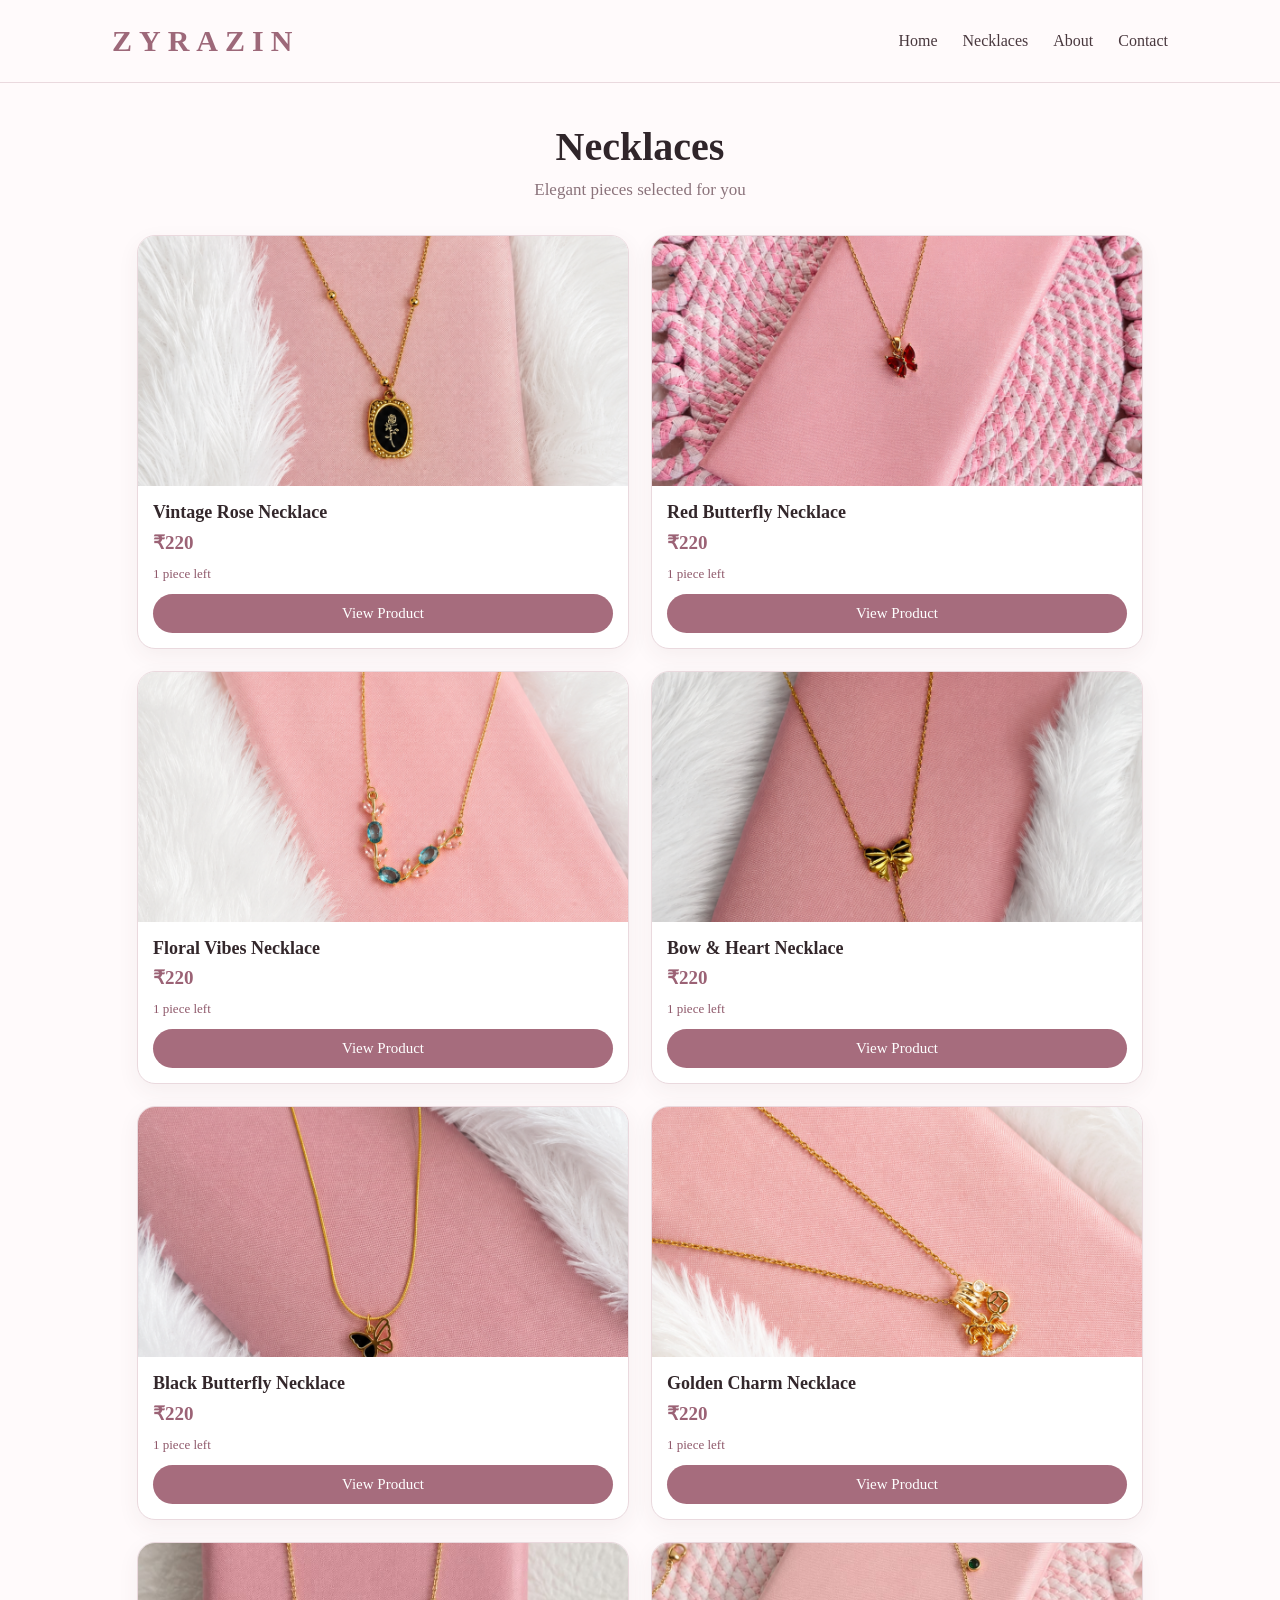
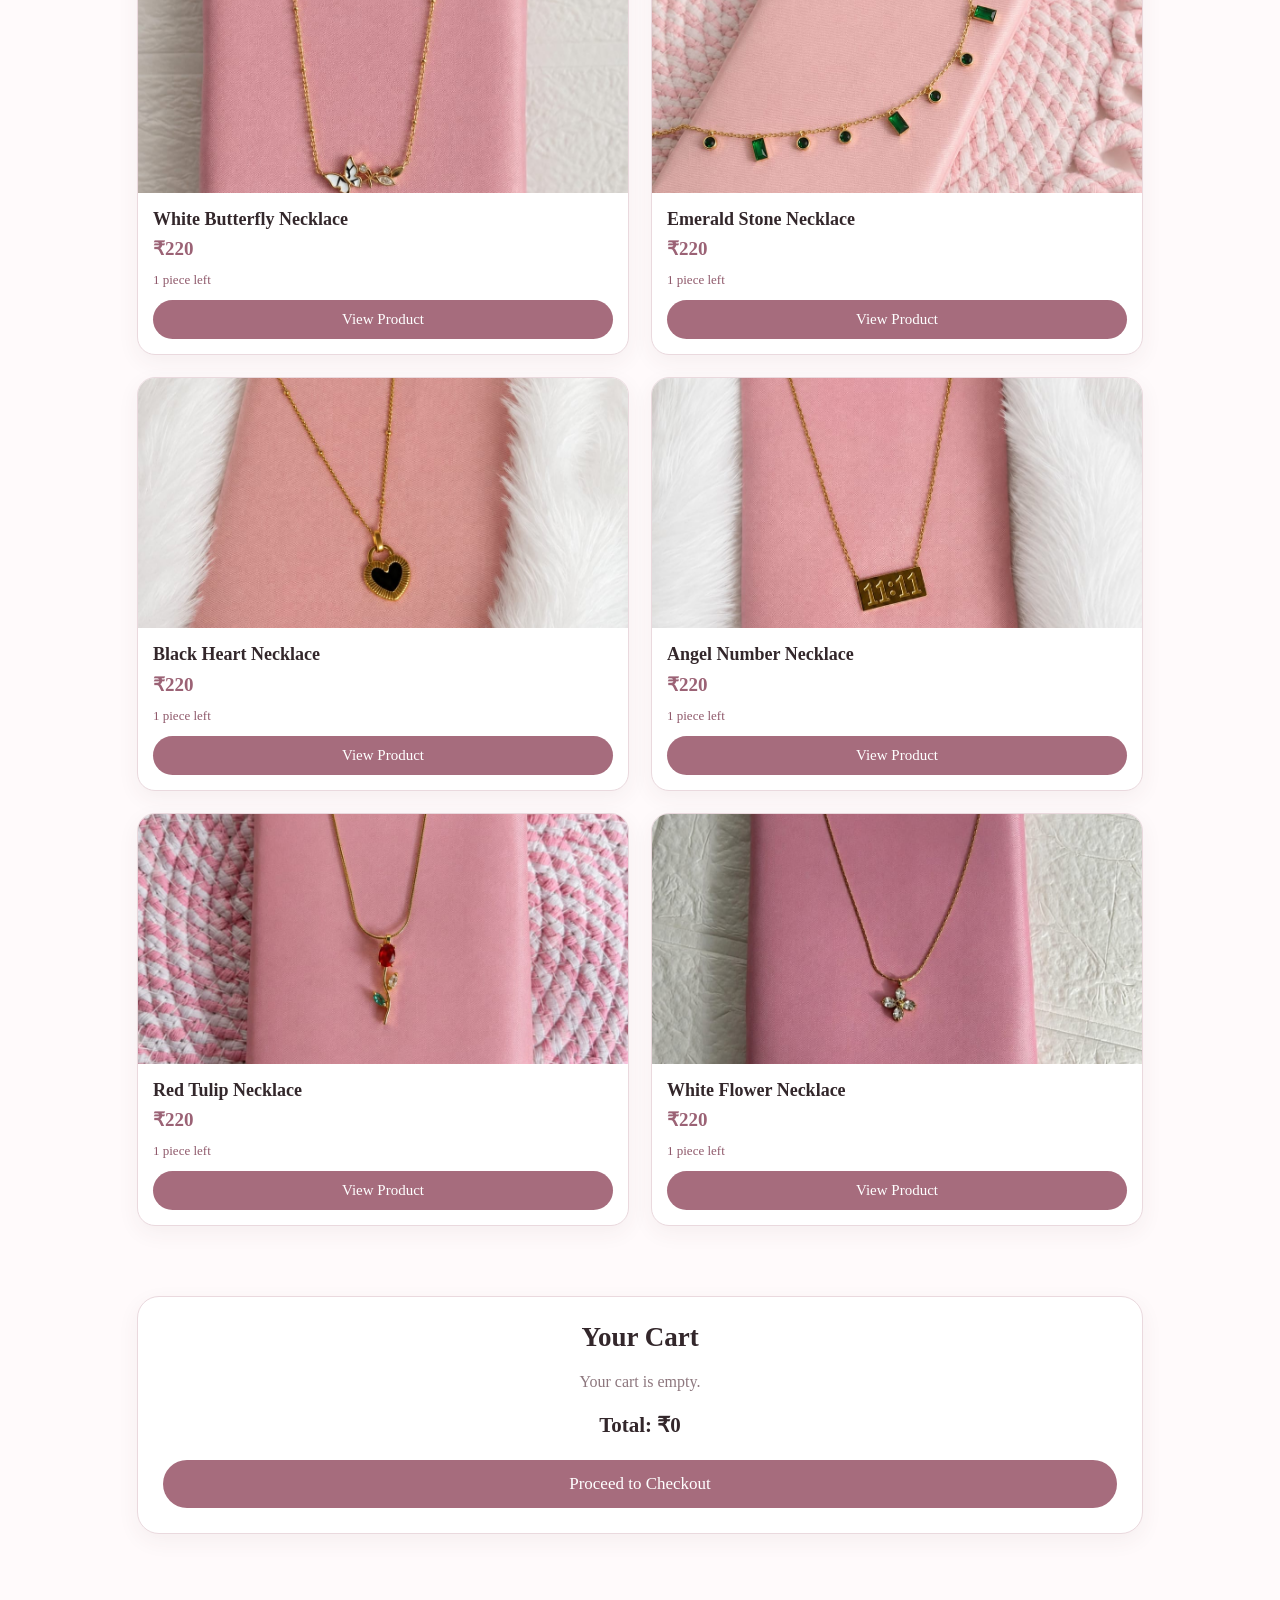
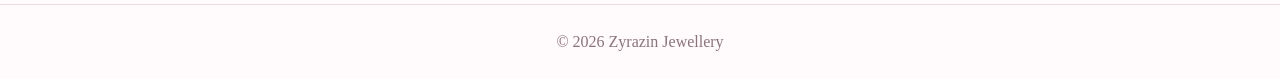
==== commit 8ce2ab48: "Update necklaces.html" ====
--- a/necklaces.html
+++ b/necklaces.html
@@ -33,33 +33,25 @@
 }
 
 .header-inner {
-    max-width: 1150px;
+    max-width: 1100px;
     margin: auto;
-    min-height: 105px;
-    padding: 10px 20px;
+    min-height: 82px;
+    padding: 12px 22px;
 
     display: flex;
     align-items: center;
     justify-content: space-between;
-    gap: 25px;
-}
-
-/* ZYRAZIN LOGO */
-
-.logo-area {
-    display: flex;
-    align-items: center;
+    gap: 20px;
+}
+
+.logo {
     text-decoration: none;
-}
-
-.site-logo {
-    width: 105px;
-    height: 82px;
-    object-fit: contain;
-    display: block;
-}
-
-/* NAVIGATION */
+    color: #9d6879;
+    font-size: 30px;
+    font-weight: bold;
+    letter-spacing: 7px;
+    white-space: nowrap;
+}
 
 nav {
     display: flex;
@@ -77,47 +69,16 @@
     color: #a56d7e;
 }
 
-/* CART HEADER BUTTON */
-
-.header-cart {
-    position: relative;
-    border: none;
-    background: transparent;
-    cursor: pointer;
-    font-size: 25px;
-    color: #49383e;
-}
-
-.cart-count {
-    position: absolute;
-    top: -8px;
-    right: -10px;
-
-    min-width: 19px;
-    height: 19px;
-
-    border-radius: 50%;
-    background: #a66c7d;
-    color: white;
-
-    font-family: Arial, sans-serif;
-    font-size: 11px;
-
-    display: flex;
-    align-items: center;
-    justify-content: center;
-}
-
 /* ================= PAGE TITLE ================= */
 
 .page-title {
     text-align: center;
-    padding: 42px 20px 28px;
+    padding: 40px 20px 25px;
 }
 
 .page-title h1 {
     margin: 0;
-    font-size: 42px;
+    font-size: 40px;
     color: #30252a;
 }
 
@@ -132,11 +93,11 @@
 .products {
     max-width: 1050px;
     margin: auto;
-    padding: 5px 20px 65px;
+    padding: 10px 22px 50px;
 
     display: grid;
     grid-template-columns: repeat(2, 1fr);
-    gap: 25px;
+    gap: 22px;
 }
 
 .product-card {
@@ -145,60 +106,44 @@
     border-radius: 18px;
     overflow: hidden;
 
-    box-shadow: 0 7px 24px rgba(80, 45, 55, 0.06);
-
-    transition: transform 0.25s ease,
-                box-shadow 0.25s ease;
-}
-
-.product-card:hover {
-    transform: translateY(-3px);
-    box-shadow: 0 12px 28px rgba(80, 45, 55, 0.11);
+    box-shadow: 0 7px 22px rgba(80,45,55,0.06);
 }
 
 .product-image {
     width: 100%;
-    height: 310px;
+    height: 250px;
     object-fit: cover;
     display: block;
     background: #f8eef1;
 }
 
 .product-info {
-    padding: 16px;
+    padding: 15px;
 }
 
 .product-name {
     margin: 0 0 7px;
-    font-size: 20px;
+    font-size: 18px;
     line-height: 1.25;
 }
 
-.product-code {
-    margin: 0 0 7px;
-    color: #9a858c;
-    font-family: Arial, sans-serif;
-    font-size: 12px;
-    letter-spacing: 1px;
-}
-
-.stock {
-    margin: 0 0 8px;
-    color: #a86b7b;
-    font-size: 13px;
-}
-
 .price {
-    margin: 0 0 13px;
-    font-size: 20px;
+    margin: 0 0 12px;
+    font-size: 19px;
     color: #9b6275;
     font-weight: bold;
+}
+
+.stock {
+    color: #8f596b;
+    font-size: 13px;
+    margin-bottom: 12px;
 }
 
 .view-btn {
     width: 100%;
     border: none;
-    border-radius: 22px;
+    border-radius: 24px;
     padding: 11px;
 
     background: #a66c7d;
@@ -218,38 +163,37 @@
 
 .cart-section {
     max-width: 1050px;
-    margin: 0 auto 60px;
-    padding: 0 20px;
+    margin: 0 auto 50px;
+    padding: 20px 22px;
 }
 
 .cart-box {
     background: #fff;
     border: 1px solid #ead9de;
-    border-radius: 24px;
-    padding: 30px;
-
-    box-shadow: 0 8px 25px rgba(80, 45, 55, 0.06);
+    border-radius: 22px;
+    padding: 25px;
+
+    box-shadow: 0 7px 22px rgba(80,45,55,0.06);
 }
 
 .cart-title {
     text-align: center;
-    font-size: 28px;
+    font-size: 27px;
     margin: 0 0 20px;
 }
 
 .cart-empty {
     text-align: center;
     color: #8d777e;
-    font-size: 17px;
 }
 
 .cart-item {
     display: flex;
     align-items: center;
     justify-content: space-between;
-    gap: 15px;
-
-    padding: 15px 0;
+    gap: 12px;
+
+    padding: 13px 0;
     border-bottom: 1px solid #eee0e4;
 }
 
@@ -257,10 +201,16 @@
     font-size: 16px;
 }
 
+.cart-item-code {
+    color: #9a7a83;
+    font-size: 13px;
+    margin-top: 3px;
+}
+
 .cart-item-price {
-    margin-top: 4px;
     color: #9b6275;
     font-weight: bold;
+    margin-top: 4px;
 }
 
 .remove-btn {
@@ -272,30 +222,23 @@
 
 .cart-total {
     text-align: center;
-    margin: 25px 0;
-    font-size: 22px;
+    margin: 22px 0;
+    font-size: 21px;
     font-weight: bold;
 }
 
-/* CART BUTTONS */
-
-.order-buttons {
-    display: flex;
-    justify-content: center;
-    gap: 12px;
-    flex-wrap: wrap;
-}
-
 .checkout-btn {
+    display: block;
+    width: 100%;
     border: none;
     border-radius: 25px;
-    padding: 13px 28px;
+    padding: 14px;
 
     background: #a66c7d;
     color: white;
 
     font-family: Georgia, "Times New Roman", serif;
-    font-size: 16px;
+    font-size: 17px;
 
     cursor: pointer;
 }
@@ -312,7 +255,7 @@
     position: fixed;
     inset: 0;
 
-    background: rgba(35, 25, 29, 0.65);
+    background: rgba(35,25,29,0.65);
 
     z-index: 2000;
 
@@ -329,7 +272,7 @@
     overflow-y: auto;
 
     border-radius: 24px;
-    padding: 22px;
+    padding: 24px;
 
     position: relative;
 }
@@ -344,9 +287,11 @@
     color: #654b54;
 }
 
+/* ================= PRODUCT MODAL ================= */
+
 .modal-image {
     width: 100%;
-    max-height: 420px;
+    max-height: 400px;
     object-fit: cover;
     border-radius: 17px;
 }
@@ -364,17 +309,17 @@
 
 .add-cart-btn {
     width: 100%;
-    margin-top: 18px;
+    margin-top: 17px;
 
     border: none;
-    border-radius: 24px;
-    padding: 13px;
+    border-radius: 25px;
+    padding: 14px;
 
     background: #a66c7d;
     color: white;
 
     font-family: Georgia, "Times New Roman", serif;
-    font-size: 16px;
+    font-size: 17px;
 
     cursor: pointer;
 }
@@ -383,29 +328,27 @@
 
 .checkout-title {
     text-align: center;
+    font-size: 27px;
     margin: 5px 0 20px;
-    font-size: 27px;
 }
 
 .form-group {
-    margin-bottom: 14px;
+    margin-bottom: 15px;
 }
 
 .form-group label {
     display: block;
     margin-bottom: 6px;
-    color: #5c474e;
-    font-size: 14px;
+    font-size: 15px;
 }
 
 .form-group input,
 .form-group textarea {
     width: 100%;
+    padding: 12px 13px;
 
     border: 1px solid #dfcbd1;
-    border-radius: 12px;
-
-    padding: 12px;
+    border-radius: 10px;
 
     font-family: Georgia, "Times New Roman", serif;
     font-size: 15px;
@@ -419,22 +362,25 @@
 }
 
 .form-group textarea {
-    min-height: 85px;
+    min-height: 80px;
     resize: vertical;
 }
 
-.checkout-total {
-    text-align: center;
-    font-size: 21px;
-    font-weight: bold;
-    margin: 20px 0;
-    color: #49383e;
-}
-
-.pay-now-btn {
+.checkout-summary {
+    background: #fff5f7;
+    border-radius: 12px;
+    padding: 14px;
+    margin: 18px 0;
+}
+
+.checkout-summary strong {
+    color: #9b6275;
+}
+
+.payment-btn {
     width: 100%;
     border: none;
-    border-radius: 24px;
+    border-radius: 25px;
     padding: 14px;
 
     background: #a66c7d;
@@ -446,36 +392,39 @@
     cursor: pointer;
 }
 
-/* ================= QR ================= */
+/* ================= QR PAYMENT ================= */
 
 .qr-title {
     text-align: center;
-    font-size: 24px;
+    font-size: 25px;
+    margin-top: 5px;
 }
 
 .qr-image {
     width: 100%;
-    max-width: 350px;
-
+    max-width: 300px;
     display: block;
     margin: 15px auto;
-
     border-radius: 12px;
 }
 
-.upi-text {
+.payment-note {
     text-align: center;
-    color: #59464d;
+    color: #77636a;
     font-size: 14px;
+    line-height: 1.5;
+}
+
+.upi-id {
+    text-align: center;
+    margin: 12px 0;
 }
 
 .paid-btn {
     width: 100%;
-
     border: none;
-    border-radius: 24px;
-
-    padding: 14px;
+    border-radius: 25px;
+    padding: 13px;
 
     background: #a66c7d;
     color: white;
@@ -486,47 +435,77 @@
     cursor: pointer;
 }
 
-/* ================= SUCCESS ================= */
-
-.success-box {
+/* ================= CONFIRMATION ================= */
+
+.confirm-title {
     text-align: center;
-}
-
-.success-icon {
-    font-size: 45px;
-}
-
-.success-box h2 {
-    margin: 10px 0;
-}
-
-.success-box p {
-    color: #705d64;
-    line-height: 1.6;
-}
-
-.instagram-final-btn {
-    display: inline-block;
-
-    text-decoration: none;
-
-    border-radius: 24px;
-    padding: 13px 25px;
-
+    font-size: 27px;
+    color: #8f596b;
+    margin: 5px 0 12px;
+}
+
+.confirm-text {
+    text-align: center;
+    color: #65545a;
+    line-height: 1.55;
+    font-size: 15px;
+}
+
+.order-message {
+    background: #fff5f7;
+    border: 1px solid #ead9de;
+    border-radius: 12px;
+
+    padding: 14px;
+    margin: 18px 0;
+
+    white-space: pre-line;
+    font-size: 14px;
+    line-height: 1.5;
+}
+
+.copy-btn,
+.instagram-btn {
+    width: 100%;
+    border: none;
+    border-radius: 25px;
+    padding: 13px;
+
+    font-family: Georgia, "Times New Roman", serif;
+    font-size: 16px;
+
+    cursor: pointer;
+    margin-top: 9px;
+}
+
+.copy-btn {
+    background: #ead1d8;
+    color: #49383e;
+}
+
+.instagram-btn {
     background: #a66c7d;
     color: white;
-
-    font-size: 16px;
+}
+
+.instagram-btn:hover {
+    background: #8f596b;
+}
+
+.small-note {
+    text-align: center;
+    font-size: 13px;
+    color: #8b737b;
+    margin-top: 13px;
+    line-height: 1.5;
 }
 
 /* ================= FOOTER ================= */
 
 footer {
     text-align: center;
-    padding: 30px 20px;
-
+    padding: 28px 20px;
     border-top: 1px solid #ead9de;
-
     color: #8b737b;
 }
 
@@ -535,14 +514,13 @@
 @media (max-width: 700px) {
 
     .header-inner {
-        min-height: 88px;
-        padding: 8px 12px;
-        gap: 10px;
-    }
-
-    .site-logo {
-        width: 82px;
-        height: 68px;
+        min-height: 70px;
+        padding: 12px 14px;
+    }
+
+    .logo {
+        font-size: 22px;
+        letter-spacing: 4px;
     }
 
     nav {
@@ -553,16 +531,12 @@
         font-size: 13px;
     }
 
-    .header-cart {
-        font-size: 22px;
-    }
-
     .page-title {
-        padding: 32px 15px 23px;
+        padding-top: 30px;
     }
 
     .page-title h1 {
-        font-size: 35px;
+        font-size: 34px;
     }
 
     .products {
@@ -573,62 +547,39 @@
     }
 
     .product-image {
-        height: 220px;
+        height: 210px;
     }
 
     .product-info {
-        padding: 11px;
+        padding: 12px;
     }
 
     .product-name {
         font-size: 16px;
     }
 
-    .product-code {
-        font-size: 10px;
-    }
-
-    .stock {
-        font-size: 11px;
-    }
-
     .price {
         font-size: 17px;
     }
 
     .view-btn {
         font-size: 13px;
-        padding: 10px 5px;
-    }
-
-    .cart-section {
-        padding: 0 12px;
-    }
-
-    .cart-box {
-        padding: 22px 15px;
-    }
-}
-
-/* VERY SMALL PHONES */
-
-@media (max-width: 390px) {
-
-    .site-logo {
-        width: 70px;
-        height: 60px;
+        padding: 10px;
+    }
+}
+
+@media (max-width: 480px) {
+
+    .header-inner {
+        flex-direction: column;
     }
 
     nav {
-        gap: 8px;
-    }
-
-    nav a {
-        font-size: 11px;
+        gap: 16px;
     }
 
     .products {
-        gap: 10px;
+        grid-template-columns: repeat(2, 1fr);
     }
 
     .product-image {
@@ -636,19 +587,11 @@
     }
 
     .product-name {
-        font-size: 14px;
-    }
-
-    .price {
         font-size: 15px;
     }
 
-    .stock {
-        font-size: 10px;
-    }
-
-    .view-btn {
-        font-size: 11px;
+    .cart-box {
+        padding: 20px 15px;
     }
 }
 </style>
@@ -659,46 +602,20 @@
 <!-- ================= HEADER ================= -->
 
 <header>
-
     <div class="header-inner">
 
-        <a href="index.html" class="logo-area">
-
-            <img
-                src="zyrazin-logo.png.PNG"
-                alt="Zyrazin"
-                class="site-logo"
-            >
-
+        <a href="index.html" class="logo">
+            ZYRAZIN
         </a>
 
         <nav>
-
             <a href="index.html">Home</a>
-
-            <a href="necklaces.html">Shop</a>
-
+            <a href="necklaces.html">Necklaces</a>
             <a href="index.html#about">About</a>
-
-            <button
-                class="header-cart"
-                onclick="openCart()"
-                aria-label="Cart">
-
-                🛍️
-
-                <span
-                    class="cart-count"
-                    id="headerCartCount">
-                    0
-                </span>
-
-            </button>
-
+            <a href="index.html#contact">Contact</a>
         </nav>
 
     </div>
-
 </header>
 
 
@@ -708,24 +625,19 @@
 
     <h1>Necklaces</h1>
 
-    <p>Find your perfect piece.</p>
+    <p>Elegant pieces selected for you</p>
 
 </section>
 
 
 <!-- ================= PRODUCTS ================= -->
 
-<section
-    class="products"
-    id="products">
-</section>
+<section class="products" id="products"></section>
 
 
 <!-- ================= CART ================= -->
 
-<section
-    class="cart-section"
-    id="cartSection">
+<section class="cart-section">
 
     <div class="cart-box">
 
@@ -736,22 +648,14 @@
         <div id="cartItems"></div>
 
         <div class="cart-total">
-
             Total: ₹<span id="cartTotal">0</span>
-
         </div>
 
-        <div class="order-buttons">
-
-            <button
-                class="checkout-btn"
-                onclick="openCheckout()">
-
-                Proceed to Checkout
-
-            </button>
-
-        </div>
+        <button
+            class="checkout-btn"
+            onclick="openCheckout()">
+            Proceed to Checkout
+        </button>
 
     </div>
 
@@ -760,40 +664,28 @@
 
 <!-- ================= PRODUCT MODAL ================= -->
 
-<div
-    class="modal"
-    id="productModal">
+<div class="modal" id="productModal">
 
     <div class="modal-content">
 
-        <span
-            class="close"
-            onclick="closeProduct()">
-            ×
-        </span>
-
-        <img
-            id="modalImage"
-            class="modal-image"
-            src=""
-            alt="Product">
-
-        <h2
-            id="modalTitle"
-            class="modal-title">
-        </h2>
-
-        <div
-            id="modalPrice"
-            class="modal-price">
-        </div>
+        <span class="close"
+              onclick="closeProduct()">×</span>
+
+        <img id="modalImage"
+             class="modal-image"
+             src=""
+             alt="Product">
+
+        <h2 id="modalTitle"
+            class="modal-title"></h2>
+
+        <div id="modalPrice"
+             class="modal-price"></div>
 
         <button
             class="add-cart-btn"
             onclick="addSelectedProduct()">
-
             Add to Cart
-
         </button>
 
     </div>
@@ -803,17 +695,12 @@
 
 <!-- ================= CHECKOUT MODAL ================= -->
 
-<div
-    class="modal"
-    id="checkoutModal">
+<div class="modal" id="checkoutModal">
 
     <div class="modal-content">
 
-        <span
-            class="close"
-            onclick="closeCheckout()">
-            ×
-        </span>
+        <span class="close"
+              onclick="closeCheckout()">×</span>
 
         <h2 class="checkout-title">
             Your Details
@@ -821,9 +708,7 @@
 
         <div class="form-group">
 
-            <label>
-                Full Name
-            </label>
+            <label>Full Name</label>
 
             <input
                 type="text"
@@ -835,59 +720,55 @@
 
         <div class="form-group">
 
-            <label>
-                Phone Number
-            </label>
+            <label>Phone Number</label>
 
             <input
                 type="tel"
                 id="customerPhone"
-                placeholder="Enter phone number">
+                placeholder="Enter your phone number">
 
         </div>
 
 
         <div class="form-group">
 
-            <label>
-                Address
-            </label>
+            <label>Address</label>
 
             <textarea
                 id="customerAddress"
-                placeholder="House name, place, district">
-            </textarea>
+                placeholder="Enter your full address"></textarea>
 
         </div>
 
 
         <div class="form-group">
 
-            <label>
-                PIN Code
-            </label>
+            <label>PIN Code</label>
 
             <input
                 type="text"
                 id="customerPin"
-                maxlength="6"
                 placeholder="Enter PIN code">
 
         </div>
 
 
-        <div class="checkout-total">
-
-            Total: ₹<span id="checkoutTotal">0</span>
+        <div class="checkout-summary">
+
+            <strong>Order Total</strong>
+
+            <div style="margin-top:7px;">
+                ₹<span id="checkoutTotal">0</span>
+            </div>
 
         </div>
 
 
         <button
-            class="pay-now-btn"
-            onclick="paymentNow()">
-
-            Pay Now
+            class="payment-btn"
+            onclick="continueToPayment()">
+
+            Continue to Payment
 
         </button>
 
@@ -896,26 +777,21 @@
 </div>
 
 
-<!-- ================= PAYMENT QR MODAL ================= -->
-
-<div
-    class="modal"
-    id="qrModal">
+<!-- ================= PAYMENT MODAL ================= -->
+
+<div class="modal" id="paymentModal">
 
     <div class="modal-content">
 
-        <span
-            class="close"
-            onclick="closeQR()">
-            ×
-        </span>
+        <span class="close"
+              onclick="closePayment()">×</span>
 
         <h2 class="qr-title">
-            Pay via UPI
+            Complete Your Payment
         </h2>
 
-        <p style="text-align:center;">
-            Scan the QR code below to complete your payment.
+        <p class="payment-note">
+            Please scan the QR code below and complete your payment.
         </p>
 
         <img
@@ -923,7 +799,7 @@
             class="qr-image"
             alt="Zyrazin Payment QR">
 
-        <p class="upi-text">
+        <div class="upi-id">
 
             UPI ID:<br>
 
@@ -931,13 +807,17 @@
                 jasiyajunaid2002-1@oksbi
             </strong>
 
+        </div>
+
+        <p class="payment-note">
+            After completing the payment, tap the button below.
         </p>
 
         <button
             class="paid-btn"
-            onclick="confirmPayment()">
-
-            I Have Paid — Confirm Order
+            onclick="paymentCompleted()">
+
+            I Have Completed Payment
 
         </button>
 
@@ -946,47 +826,57 @@
 </div>
 
 
-<!-- ================= SUCCESS MODAL ================= -->
-
-<div
-    class="modal"
-    id="successModal">
+<!-- ================= CONFIRMATION MODAL ================= -->
+
+<div class="modal" id="confirmationModal">
 
     <div class="modal-content">
 
-        <span
-            class="close"
-            onclick="closeSuccess()">
-            ×
-        </span>
-
-        <div class="success-box">
-
-            <div class="success-icon">
-                ✓
-            </div>
-
-            <h2>
-                Order Details Ready
-            </h2>
-
-            <p>
-                Your order details have been prepared.
-                Please send them to Zyrazin on Instagram
-                to complete your order.
-            </p>
-
-            <a
-                href="https://www.instagram.com/zyrazin_/"
-                target="_blank"
-                class="instagram-final-btn">
-
-                Instagram
-
-            </a>
-
+        <h2 class="confirm-title">
+            Order Ready 💞
+        </h2>
+
+        <p class="confirm-text">
+
+            Thank you for shopping with Zyrazin! 🧡<br>
+
+            Your order details are ready.
+
+        </p>
+
+
+        <div
+            class="order-message"
+            id="orderMessage">
         </div>
 
+
+        <button
+            class="copy-btn"
+            onclick="copyOrderMessage()">
+
+            📋 Copy Order Details
+
+        </button>
+
+
+        <button
+            class="instagram-btn"
+            onclick="openInstagram()">
+
+            Instagram
+
+        </button>
+
+
+        <p class="small-note">
+
+            Tap <strong>Copy Order Details</strong>, then open
+            Zyrazin Instagram and send the copied message to us
+            to confirm your order.
+
+        </p>
+
     </div>
 
 </div>
@@ -1003,9 +893,9 @@
 
 <script>
 
-/* =====================================================
+/* =========================================================
    PRODUCTS
-===================================================== */
+========================================================= */
 
 const products = [
 
@@ -1013,96 +903,107 @@
         code: "CH01",
         name: "Vintage Rose Necklace",
         price: 220,
-        image: "product/CH01 - Vintage Rose Necklace.PNG"
+        image: "product/CH01 - Vintage Rose Necklace.PNG",
+        stock: 1
     },
 
     {
         code: "CH02",
         name: "Red Butterfly Necklace",
         price: 220,
-        image: "product/CH02 - Red Butterfly Necklace.PNG"
+        image: "product/CH02 - Red Butterfly Necklace.PNG",
+        stock: 1
     },
 
     {
         code: "CH03",
         name: "Floral Vibes Necklace",
         price: 220,
-        image: "product/CH03 - Floral Vibes Necklace.PNG"
+        image: "product/CH03 - Floral Vibes Necklace.PNG",
+        stock: 1
     },
 
     {
         code: "CH04",
         name: "Bow & Heart Necklace",
         price: 220,
-        image: "product/CH04 - Bow & Heart Necklace.PNG"
+        image: "product/CH04 - Bow & Heart Necklace.PNG",
+        stock: 1
     },
 
     {
         code: "CH05",
         name: "Black Butterfly Necklace",
         price: 220,
-        image: "product/CH05 - Black Butterfly Necklace.PNG"
+        image: "product/CH05 - Black Butterfly Necklace.PNG",
+        stock: 1
     },
 
     {
         code: "CH06",
         name: "Golden Charm Necklace",
         price: 220,
-        image: "product/CH06 - Golden Charm Necklace.PNG"
+        image: "product/CH06 - Golden Charm Necklace.PNG",
+        stock: 1
     },
 
     {
         code: "CH07",
         name: "White Butterfly Necklace",
         price: 220,
-        image: "product/CH07 - White Butterfly Necklace.JPG"
+        image: "product/CH07 - White Butterfly Necklace.JPG",
+        stock: 1
     },
 
     {
         code: "CH08",
         name: "Emerald Stone Necklace",
         price: 220,
-        image: "product/CH08 - Emerald Stone Necklace.JPG"
+        image: "product/CH08 - Emerald Stone Necklace.JPG",
+        stock: 1
     },
 
     {
         code: "CH09",
         name: "Black Heart Necklace",
         price: 220,
-        image: "product/CH09 - Black Heart Necklace.JPG"
+        image: "product/CH09 - Black Heart Necklace.JPG",
+        stock: 1
     },
 
     {
         code: "CH10",
         name: "Angel Number Necklace",
         price: 220,
-        image: "product/CH10 - Angel Number Necklace.JPG"
+        image: "product/CH10 - Angel Number Necklace.JPG",
+        stock: 1
     },
 
     {
         code: "CH11",
         name: "Red Tulip Necklace",
         price: 220,
-        image: "product/CH11 - Red Tulip Necklace.JPG"
+        image: "product/CH11 - Red Tulip Necklace.JPG",
+        stock: 1
     },
 
     {
         code: "CH12",
         name: "White Flower Necklace",
         price: 220,
-        image: "product/CH12 - White Flower Necklace.JPG"
+        image: "product/CH12 - White Flower Necklace.JPG",
+        stock: 1
     }
 
 ];
 
 
-/* =====================================================
+/* =========================================================
    SHOW PRODUCTS
-===================================================== */
+========================================================= */
 
 const productsContainer =
     document.getElementById("products");
-
 
 products.forEach((product, index) => {
 
@@ -1122,18 +1023,16 @@
                     ${product.name}
                 </h2>
 
-                <p class="product-code">
-                    ${product.code}
-                </p>
-
-                <p class="stock">
-                    Only 1 piece available
-                </p>
-
                 <p class="price">
                     ₹${product.price}
                 </p>
 
+                <div class="stock">
+                    ${product.stock === 1
+                        ? "1 piece left"
+                        : product.stock + " pieces left"}
+                </div>
+
                 <button
                     class="view-btn"
                     onclick="viewProduct(${index})">
@@ -1151,12 +1050,11 @@
 });
 
 
-/* =====================================================
+/* =========================================================
    PRODUCT VIEW
-===================================================== */
+========================================================= */
 
 let selectedProduct = null;
-
 
 function viewProduct(index) {
 
@@ -1183,37 +1081,31 @@
 }
 
 
-/* =====================================================
+/* =========================================================
    CART
-===================================================== */
+========================================================= */
 
 let cart = [];
 
 
 function addSelectedProduct() {
 
-    if (!selectedProduct) {
+    if (!selectedProduct) return;
+
+    /*
+       Only one piece is available.
+       Prevent adding the same product twice.
+    */
+
+    const alreadyInCart =
+        cart.some(item => item.code === selectedProduct.code);
+
+    if (alreadyInCart) {
+
+        alert("Only 1 piece is available for this product.");
+
         return;
     }
-
-
-    /* ONE PIECE ONLY */
-
-    const alreadyAdded =
-        cart.some(
-            item => item.code === selectedProduct.code
-        );
-
-
-    if (alreadyAdded) {
-
-        alert(
-            "Only 1 piece is available for this product."
-        );
-
-        return;
-    }
-
 
     cart.push(selectedProduct);
 
@@ -1241,23 +1133,13 @@
     const cartTotal =
         document.getElementById("cartTotal");
 
-    const headerCount =
-        document.getElementById("headerCartCount");
-
-
-    headerCount.textContent = cart.length;
-
 
     if (cart.length === 0) {
 
         cartItems.innerHTML = `
-
             <p class="cart-empty">
-
                 Your cart is empty.
-
             </p>
-
         `;
 
         cartTotal.textContent = "0";
@@ -1274,7 +1156,6 @@
     cart.forEach((item, index) => {
 
         total += item.price;
-
 
         cartItems.innerHTML += `
 
@@ -1286,6 +1167,10 @@
                         ${item.name}
                     </div>
 
+                    <div class="cart-item-code">
+                        Code: ${item.code}
+                    </div>
+
                     <div class="cart-item-price">
                         ₹${item.price}
                     </div>
@@ -1312,66 +1197,49 @@
 }
 
 
-/* =====================================================
-   OPEN CART
-===================================================== */
-
-function openCart() {
-
-    document.getElementById("cartSection")
-        .scrollIntoView({
-            behavior: "smooth"
-        });
-
-}
-
-
-/* =====================================================
+/* =========================================================
    CHECKOUT
-===================================================== */
+========================================================= */
 
 function openCheckout() {
 
     if (cart.length === 0) {
 
-        alert(
-            "Please add a product to your cart first."
-        );
+        alert("Please add a product to your cart first.");
 
         return;
     }
 
-
-    let total = 0;
-
-    cart.forEach(item => {
-        total += item.price;
-    });
-
-
-    document.getElementById("checkoutTotal")
-        .textContent = total;
-
-
-    document.getElementById("checkoutModal")
-        .style.display = "flex";
-
+    document.getElementById("checkoutTotal").textContent =
+        calculateTotal();
+
+    document.getElementById("checkoutModal").style.display =
+        "flex";
 }
 
 
 function closeCheckout() {
 
-    document.getElementById("checkoutModal")
-        .style.display = "none";
-
-}
-
-
-/* =====================================================
-   PAYMENT
-===================================================== */
-
-function paymentNow() {
+    document.getElementById("checkoutModal").style.display =
+        "none";
+}
+
+
+function calculateTotal() {
+
+    return cart.reduce(
+        (total, item) => total + item.price,
+        0
+    );
+
+}
+
+
+/* =========================================================
+   CONTINUE TO PAYMENT
+========================================================= */
+
+function continueToPayment() {
 
     const name =
         document.getElementById("customerName").value.trim();
@@ -1386,52 +1254,77 @@
         document.getElementById("customerPin").value.trim();
 
 
-    if (!name ||
-        !phone ||
-        !address ||
-        !pin) {
-
-        alert(
-            "Please fill in all your details before payment."
-        );
+    if (!name) {
+
+        alert("Please enter your name.");
 
         return;
     }
 
 
-    if (phone.length < 10) {
-
-        alert(
-            "Please enter a valid phone number."
-        );
+    if (!phone) {
+
+        alert("Please enter your phone number.");
 
         return;
     }
 
 
-    if (pin.length !== 6) {
-
-        alert(
-            "Please enter a valid 6-digit PIN code."
-        );
+    if (!address) {
+
+        alert("Please enter your address.");
 
         return;
     }
 
 
+    if (!pin) {
+
+        alert("Please enter your PIN code.");
+
+        return;
+    }
+
+
     closeCheckout();
 
-    document.getElementById("qrModal")
-        .style.display = "flex";
-
-}
-
-
-/* =====================================================
-   CONFIRM PAYMENT
-===================================================== */
-
-function confirmPayment() {
+    document.getElementById("paymentModal").style.display =
+        "flex";
+
+}
+
+
+/* =========================================================
+   PAYMENT
+========================================================= */
+
+function closePayment() {
+
+    document.getElementById("paymentModal").style.display =
+        "none";
+}
+
+
+function paymentCompleted() {
+
+    closePayment();
+
+    createOrderMessage();
+
+    document.getElementById("confirmationModal").style.display =
+        "flex";
+
+}
+
+
+/* =========================================================
+   CREATE ORDER MESSAGE
+========================================================= */
+
+let finalOrderMessage = "";
+
+
+function createOrderMessage() {
 
     const name =
         document.getElementById("customerName").value.trim();
@@ -1446,109 +1339,88 @@
         document.getElementById("customerPin").value.trim();
 
 
-    let total = 0;
-
-    let orderText =
-        "Hello Zyrazin!%0A%0AI have placed an order.%0A%0A";
-
-
-    orderText +=
-        "Customer Name: " +
-        encodeURIComponent(name) +
-        "%0A";
-
-    orderText +=
-        "Phone: " +
-        encodeURIComponent(phone) +
-        "%0A";
-
-    orderText +=
-        "Address: " +
-        encodeURIComponent(address) +
-        "%0A";
-
-    orderText +=
-        "PIN Code: " +
-        encodeURIComponent(pin) +
-        "%0A%0A";
-
-
-    orderText +=
-        "Products:%0A";
-
+    let productDetails = "";
 
     cart.forEach((item, index) => {
 
-        orderText +=
-            (index + 1) +
-            ". " +
-            encodeURIComponent(item.name) +
-            " - ₹" +
-            item.price +
-            "%0A";
-
-        total += item.price;
+        productDetails +=
+            `${index + 1}. ${item.name} (${item.code}) - ₹${item.price}\n`;
 
     });
 
 
-    orderText +=
-        "%0ATotal: ₹" +
-        total;
-
-
-    /* Save order details */
-
-    localStorage.setItem(
-        "zyrazinLastOrder",
-        JSON.stringify({
-            name: name,
-            phone: phone,
-            address: address,
-            pin: pin,
-            products: cart,
-            total: total
+    const total = calculateTotal();
+
+
+    finalOrderMessage =
+`Hello Zyrazin! 🧡
+
+I have completed my payment and would like to confirm my order.
+
+Customer Name: ${name}
+
+Phone: ${phone}
+
+Address:
+${address}
+
+PIN Code: ${pin}
+
+Order:
+${productDetails}
+Total: ₹${total}
+
+Please confirm my order. Thank you! 💞`;
+
+
+    document.getElementById("orderMessage").textContent =
+        finalOrderMessage;
+
+}
+
+
+/* =========================================================
+   COPY ORDER MESSAGE
+========================================================= */
+
+function copyOrderMessage() {
+
+    navigator.clipboard.writeText(finalOrderMessage)
+        .then(() => {
+
+            alert(
+                "Order details copied! 🧡\n\nNow tap Instagram and send the message to Zyrazin."
+            );
+
         })
+        .catch(() => {
+
+            alert(
+                "Please select and copy the order message manually."
+            );
+
+        });
+
+}
+
+
+/* =========================================================
+   INSTAGRAM
+========================================================= */
+
+function openInstagram() {
+
+    window.open(
+        "https://www.instagram.com/zyrazin_/",
+        "_blank"
     );
 
-
-    /* Store prepared Instagram message */
-
-    localStorage.setItem(
-        "zyrazinOrderMessage",
-        orderText
-    );
-
-
-    document.getElementById("qrModal")
-        .style.display = "none";
-
-
-    document.getElementById("successModal")
-        .style.display = "flex";
-
-}
-
-
-function closeQR() {
-
-    document.getElementById("qrModal")
-        .style.display = "none";
-
-}
-
-
-function closeSuccess() {
-
-    document.getElementById("successModal")
-        .style.display = "none";
-
-}
-
-
-/* =====================================================
-   CLOSE MODALS WHEN OUTSIDE IS CLICKED
-===================================================== */
+}
+
+
+/* =========================================================
+   CLOSE MODALS BY CLICKING OUTSIDE
+========================================================= */
 
 window.onclick = function(event) {
 
@@ -1558,35 +1430,36 @@
     const checkoutModal =
         document.getElementById("checkoutModal");
 
-    const qrModal =
-        document.getElementById("qrModal");
-
-    const successModal =
-        document.getElementById("successModal");
+    const paymentModal =
+        document.getElementById("paymentModal");
 
 
     if (event.target === productModal) {
+
         productModal.style.display = "none";
-    }
+
+    }
+
 
     if (event.target === checkoutModal) {
+
         checkoutModal.style.display = "none";
-    }
-
-    if (event.target === qrModal) {
-        qrModal.style.display = "none";
-    }
-
-    if (event.target === successModal) {
-        successModal.style.display = "none";
-    }
-
-}
-
-
-/* =====================================================
+
+    }
+
+
+    if (event.target === paymentModal) {
+
+        paymentModal.style.display = "none";
+
+    }
+
+};
+
+
+/* =========================================================
    INITIAL CART
-===================================================== */
+========================================================= */
 
 updateCart();
 
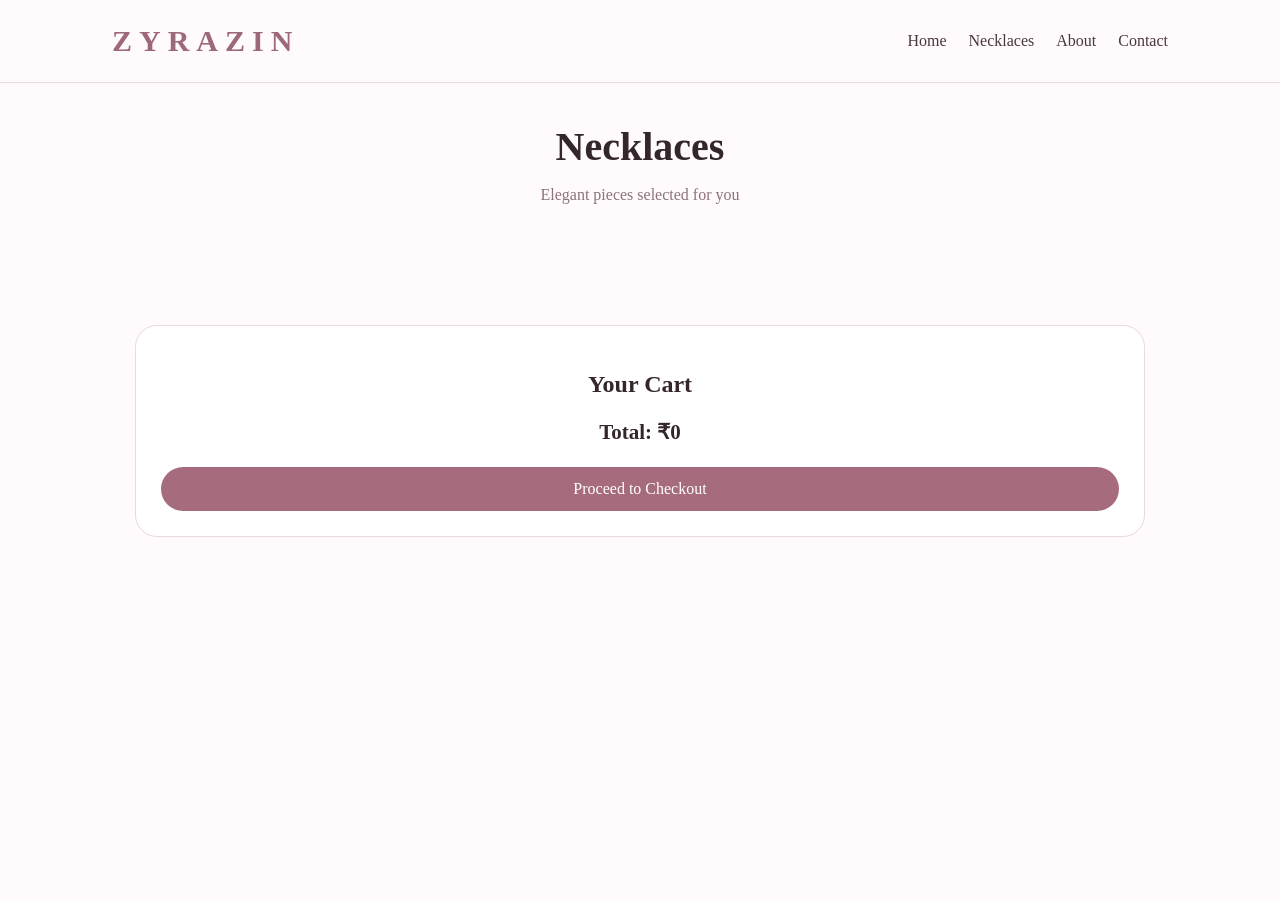
==== commit fa2c025a: "Update necklaces.html" ====
--- a/necklaces.html
+++ b/necklaces.html
@@ -11,18 +11,12 @@
     box-sizing: border-box;
 }
 
-html {
-    scroll-behavior: smooth;
-}
-
 body {
     margin: 0;
     background: #fffafb;
     color: #33272b;
     font-family: Georgia, "Times New Roman", serif;
 }
-
-/* ================= HEADER ================= */
 
 header {
     background: #fffafb;
@@ -37,11 +31,9 @@
     margin: auto;
     min-height: 82px;
     padding: 12px 22px;
-
     display: flex;
     align-items: center;
     justify-content: space-between;
-    gap: 20px;
 }
 
 .logo {
@@ -50,13 +42,11 @@
     font-size: 30px;
     font-weight: bold;
     letter-spacing: 7px;
-    white-space: nowrap;
 }
 
 nav {
     display: flex;
-    align-items: center;
-    gap: 25px;
+    gap: 22px;
 }
 
 nav a {
@@ -65,12 +55,6 @@
     font-size: 16px;
 }
 
-nav a:hover {
-    color: #a56d7e;
-}
-
-/* ================= PAGE TITLE ================= */
-
 .page-title {
     text-align: center;
     padding: 40px 20px 25px;
@@ -79,22 +63,16 @@
 .page-title h1 {
     margin: 0;
     font-size: 40px;
-    color: #30252a;
 }
 
 .page-title p {
-    margin: 10px 0 0;
     color: #8b737b;
-    font-size: 17px;
-}
-
-/* ================= PRODUCTS ================= */
+}
 
 .products {
     max-width: 1050px;
     margin: auto;
-    padding: 10px 22px 50px;
-
+    padding: 10px 20px 50px;
     display: grid;
     grid-template-columns: repeat(2, 1fr);
     gap: 22px;
@@ -105,8 +83,7 @@
     border: 1px solid #ead9de;
     border-radius: 18px;
     overflow: hidden;
-
-    box-shadow: 0 7px 22px rgba(80,45,55,0.06);
+    box-shadow: 0 7px 22px rgba(80,45,55,.06);
 }
 
 .product-image {
@@ -124,13 +101,11 @@
 .product-name {
     margin: 0 0 7px;
     font-size: 18px;
-    line-height: 1.25;
 }
 
 .price {
-    margin: 0 0 12px;
+    color: #9b6275;
     font-size: 19px;
-    color: #9b6275;
     font-weight: bold;
 }
 
@@ -140,46 +115,50 @@
     margin-bottom: 12px;
 }
 
-.view-btn {
-    width: 100%;
+.view-btn,
+.add-cart-btn,
+.checkout-btn,
+.payment-btn,
+.paid-btn,
+.instagram-btn,
+.copy-btn {
     border: none;
-    border-radius: 24px;
-    padding: 11px;
-
+    border-radius: 25px;
+    padding: 13px;
+    font-family: Georgia, "Times New Roman", serif;
+    font-size: 16px;
+    cursor: pointer;
+}
+
+.view-btn,
+.add-cart-btn,
+.checkout-btn,
+.payment-btn,
+.paid-btn,
+.instagram-btn {
     background: #a66c7d;
     color: white;
-
-    font-family: Georgia, "Times New Roman", serif;
-    font-size: 15px;
-
-    cursor: pointer;
-}
-
-.view-btn:hover {
-    background: #8f596b;
-}
-
-/* ================= CART ================= */
+}
+
+.view-btn {
+    width: 100%;
+}
 
 .cart-section {
     max-width: 1050px;
-    margin: 0 auto 50px;
-    padding: 20px 22px;
+    margin: auto;
+    padding: 20px;
 }
 
 .cart-box {
-    background: #fff;
+    background: white;
     border: 1px solid #ead9de;
     border-radius: 22px;
     padding: 25px;
-
-    box-shadow: 0 7px 22px rgba(80,45,55,0.06);
 }
 
 .cart-title {
     text-align: center;
-    font-size: 27px;
-    margin: 0 0 20px;
 }
 
 .cart-empty {
@@ -189,105 +168,68 @@
 
 .cart-item {
     display: flex;
+    justify-content: space-between;
     align-items: center;
-    justify-content: space-between;
-    gap: 12px;
-
     padding: 13px 0;
     border-bottom: 1px solid #eee0e4;
-}
-
-.cart-item-name {
-    font-size: 16px;
 }
 
 .cart-item-code {
     color: #9a7a83;
     font-size: 13px;
-    margin-top: 3px;
 }
 
 .cart-item-price {
     color: #9b6275;
     font-weight: bold;
-    margin-top: 4px;
 }
 
 .remove-btn {
     border: none;
-    background: transparent;
+    background: none;
     color: #b16c7c;
     cursor: pointer;
 }
 
 .cart-total {
     text-align: center;
-    margin: 22px 0;
     font-size: 21px;
     font-weight: bold;
+    margin: 22px;
 }
 
 .checkout-btn {
-    display: block;
-    width: 100%;
-    border: none;
-    border-radius: 25px;
-    padding: 14px;
-
-    background: #a66c7d;
-    color: white;
-
-    font-family: Georgia, "Times New Roman", serif;
-    font-size: 17px;
-
-    cursor: pointer;
-}
-
-.checkout-btn:hover {
-    background: #8f596b;
-}
-
-/* ================= MODAL ================= */
+    width: 100%;
+}
 
 .modal {
     display: none;
-
     position: fixed;
     inset: 0;
-
-    background: rgba(35,25,29,0.65);
-
+    background: rgba(35,25,29,.65);
     z-index: 2000;
-
     align-items: center;
     justify-content: center;
-
     padding: 18px;
 }
 
 .modal-content {
     background: white;
-    width: min(500px, 100%);
+    width: min(500px,100%);
     max-height: 92vh;
     overflow-y: auto;
-
     border-radius: 24px;
     padding: 24px;
-
     position: relative;
 }
 
 .close {
     position: absolute;
+    right: 18px;
     top: 10px;
-    right: 18px;
-
     font-size: 29px;
     cursor: pointer;
-    color: #654b54;
-}
-
-/* ================= PRODUCT MODAL ================= */
+}
 
 .modal-image {
     width: 100%;
@@ -298,7 +240,6 @@
 
 .modal-title {
     font-size: 26px;
-    margin: 17px 0 7px;
 }
 
 .modal-price {
@@ -310,26 +251,6 @@
 .add-cart-btn {
     width: 100%;
     margin-top: 17px;
-
-    border: none;
-    border-radius: 25px;
-    padding: 14px;
-
-    background: #a66c7d;
-    color: white;
-
-    font-family: Georgia, "Times New Roman", serif;
-    font-size: 17px;
-
-    cursor: pointer;
-}
-
-/* ================= CHECKOUT ================= */
-
-.checkout-title {
-    text-align: center;
-    font-size: 27px;
-    margin: 5px 0 20px;
 }
 
 .form-group {
@@ -339,31 +260,20 @@
 .form-group label {
     display: block;
     margin-bottom: 6px;
-    font-size: 15px;
 }
 
 .form-group input,
 .form-group textarea {
     width: 100%;
-    padding: 12px 13px;
-
+    padding: 12px;
     border: 1px solid #dfcbd1;
     border-radius: 10px;
-
     font-family: Georgia, "Times New Roman", serif;
     font-size: 15px;
-
-    outline: none;
-}
-
-.form-group input:focus,
-.form-group textarea:focus {
-    border-color: #a66c7d;
 }
 
 .form-group textarea {
     min-height: 80px;
-    resize: vertical;
 }
 
 .checkout-summary {
@@ -373,31 +283,14 @@
     margin: 18px 0;
 }
 
-.checkout-summary strong {
-    color: #9b6275;
-}
-
-.payment-btn {
-    width: 100%;
-    border: none;
-    border-radius: 25px;
-    padding: 14px;
-
-    background: #a66c7d;
-    color: white;
-
-    font-family: Georgia, "Times New Roman", serif;
-    font-size: 17px;
-
-    cursor: pointer;
-}
-
-/* ================= QR PAYMENT ================= */
-
-.qr-title {
-    text-align: center;
-    font-size: 25px;
-    margin-top: 5px;
+.payment-btn,
+.paid-btn {
+    width: 100%;
+}
+
+.qr-title,
+.confirm-title {
+    text-align: center;
 }
 
 .qr-image {
@@ -408,154 +301,74 @@
     border-radius: 12px;
 }
 
-.payment-note {
+.payment-note,
+.confirm-text,
+.small-note {
     text-align: center;
     color: #77636a;
-    font-size: 14px;
     line-height: 1.5;
-}
-
-.upi-id {
-    text-align: center;
-    margin: 12px 0;
-}
-
-.paid-btn {
-    width: 100%;
-    border: none;
-    border-radius: 25px;
-    padding: 13px;
-
-    background: #a66c7d;
-    color: white;
-
-    font-family: Georgia, "Times New Roman", serif;
-    font-size: 16px;
-
-    cursor: pointer;
-}
-
-/* ================= CONFIRMATION ================= */
-
-.confirm-title {
-    text-align: center;
-    font-size: 27px;
-    color: #8f596b;
-    margin: 5px 0 12px;
-}
-
-.confirm-text {
-    text-align: center;
-    color: #65545a;
-    line-height: 1.55;
-    font-size: 15px;
 }
 
 .order-message {
     background: #fff5f7;
     border: 1px solid #ead9de;
     border-radius: 12px;
-
-    padding: 14px;
+    padding: 15px;
     margin: 18px 0;
-
     white-space: pre-line;
     font-size: 14px;
-    line-height: 1.5;
-}
-
-.copy-btn,
-.instagram-btn {
-    width: 100%;
-    border: none;
-    border-radius: 25px;
-    padding: 13px;
-
-    font-family: Georgia, "Times New Roman", serif;
-    font-size: 16px;
-
-    cursor: pointer;
-    margin-top: 9px;
+    line-height: 1.6;
 }
 
 .copy-btn {
+    width: 100%;
     background: #ead1d8;
     color: #49383e;
 }
 
 .instagram-btn {
-    background: #a66c7d;
-    color: white;
-}
-
-.instagram-btn:hover {
-    background: #8f596b;
-}
-
-.small-note {
-    text-align: center;
-    font-size: 13px;
-    color: #8b737b;
-    margin-top: 13px;
-    line-height: 1.5;
-}
-
-/* ================= FOOTER ================= */
+    width: 100%;
+    margin-top: 10px;
+}
 
 footer {
     text-align: center;
-    padding: 28px 20px;
+    padding: 30px;
     border-top: 1px solid #ead9de;
     color: #8b737b;
 }
 
-/* ================= MOBILE ================= */
-
-@media (max-width: 700px) {
+@media(max-width:700px) {
 
     .header-inner {
-        min-height: 70px;
-        padding: 12px 14px;
+        flex-direction: column;
+        gap: 12px;
     }
 
     .logo {
-        font-size: 22px;
+        font-size: 23px;
         letter-spacing: 4px;
     }
 
     nav {
-        gap: 12px;
+        gap: 15px;
     }
 
     nav a {
         font-size: 13px;
     }
 
-    .page-title {
-        padding-top: 30px;
-    }
-
-    .page-title h1 {
-        font-size: 34px;
-    }
-
     .products {
-        grid-template-columns: repeat(2, 1fr);
         gap: 13px;
-        padding-left: 12px;
-        padding-right: 12px;
+        padding: 10px 12px 40px;
     }
 
     .product-image {
-        height: 210px;
-    }
-
-    .product-info {
-        padding: 12px;
+        height: 200px;
     }
 
     .product-name {
-        font-size: 16px;
+        font-size: 15px;
     }
 
     .price {
@@ -564,42 +377,12 @@
 
     .view-btn {
         font-size: 13px;
-        padding: 10px;
-    }
-}
-
-@media (max-width: 480px) {
-
-    .header-inner {
-        flex-direction: column;
-    }
-
-    nav {
-        gap: 16px;
-    }
-
-    .products {
-        grid-template-columns: repeat(2, 1fr);
-    }
-
-    .product-image {
-        height: 190px;
-    }
-
-    .product-name {
-        font-size: 15px;
-    }
-
-    .cart-box {
-        padding: 20px 15px;
     }
 }
 </style>
 </head>
 
 <body>
-
-<!-- ================= HEADER ================= -->
 
 <header>
     <div class="header-inner">
@@ -618,32 +401,18 @@
     </div>
 </header>
 
-
-<!-- ================= TITLE ================= -->
-
 <section class="page-title">
-
     <h1>Necklaces</h1>
-
     <p>Elegant pieces selected for you</p>
-
 </section>
 
-
-<!-- ================= PRODUCTS ================= -->
-
 <section class="products" id="products"></section>
 
-
-<!-- ================= CART ================= -->
-
 <section class="cart-section">
 
     <div class="cart-box">
 
-        <h2 class="cart-title">
-            Your Cart
-        </h2>
+        <h2 class="cart-title">Your Cart</h2>
 
         <div id="cartItems"></div>
 
@@ -654,7 +423,9 @@
         <button
             class="checkout-btn"
             onclick="openCheckout()">
+
             Proceed to Checkout
+
         </button>
 
     </div>
@@ -662,30 +433,31 @@
 </section>
 
 
-<!-- ================= PRODUCT MODAL ================= -->
+<!-- PRODUCT MODAL -->
 
 <div class="modal" id="productModal">
 
     <div class="modal-content">
 
-        <span class="close"
-              onclick="closeProduct()">×</span>
+        <span class="close" onclick="closeProduct()">×</span>
 
         <img id="modalImage"
-             class="modal-image"
-             src=""
-             alt="Product">
+             class="modal-image">
 
         <h2 id="modalTitle"
-            class="modal-title"></h2>
+            class="modal-title">
+        </h2>
 
         <div id="modalPrice"
-             class="modal-price"></div>
+             class="modal-price">
+        </div>
 
         <button
             class="add-cart-btn"
             onclick="addSelectedProduct()">
+
             Add to Cart
+
         </button>
 
     </div>
@@ -693,7 +465,7 @@
 </div>
 
 
-<!-- ================= CHECKOUT MODAL ================= -->
+<!-- CHECKOUT MODAL -->
 
 <div class="modal" id="checkoutModal">
 
@@ -702,7 +474,7 @@
         <span class="close"
               onclick="closeCheckout()">×</span>
 
-        <h2 class="checkout-title">
+        <h2 style="text-align:center;">
             Your Details
         </h2>
 
@@ -711,24 +483,22 @@
             <label>Full Name</label>
 
             <input
+                id="customerName"
                 type="text"
-                id="customerName"
                 placeholder="Enter your name">
 
         </div>
 
-
         <div class="form-group">
 
             <label>Phone Number</label>
 
             <input
+                id="customerPhone"
                 type="tel"
-                id="customerPhone"
                 placeholder="Enter your phone number">
 
         </div>
-
 
         <div class="form-group">
 
@@ -736,33 +506,30 @@
 
             <textarea
                 id="customerAddress"
-                placeholder="Enter your full address"></textarea>
-
-        </div>
-
+                placeholder="Enter your full address">
+            </textarea>
+
+        </div>
 
         <div class="form-group">
 
             <label>PIN Code</label>
 
             <input
+                id="customerPin"
                 type="text"
-                id="customerPin"
                 placeholder="Enter PIN code">
 
         </div>
 
-
         <div class="checkout-summary">
 
-            <strong>Order Total</strong>
-
-            <div style="margin-top:7px;">
+            Total:
+            <strong>
                 ₹<span id="checkoutTotal">0</span>
-            </div>
-
-        </div>
-
+            </strong>
+
+        </div>
 
         <button
             class="payment-btn"
@@ -777,7 +544,7 @@
 </div>
 
 
-<!-- ================= PAYMENT MODAL ================= -->
+<!-- PAYMENT MODAL -->
 
 <div class="modal" id="paymentModal">
 
@@ -791,7 +558,7 @@
         </h2>
 
         <p class="payment-note">
-            Please scan the QR code below and complete your payment.
+            Scan the QR code below to complete your payment.
         </p>
 
         <img
@@ -799,18 +566,11 @@
             class="qr-image"
             alt="Zyrazin Payment QR">
 
-        <div class="upi-id">
-
+        <p style="text-align:center;">
             UPI ID:<br>
-
             <strong>
                 jasiyajunaid2002-1@oksbi
             </strong>
-
-        </div>
-
-        <p class="payment-note">
-            After completing the payment, tap the button below.
         </p>
 
         <button
@@ -824,646 +584,3 @@
     </div>
 
 </div>
-
-
-<!-- ================= CONFIRMATION MODAL ================= -->
-
-<div class="modal" id="confirmationModal">
-
-    <div class="modal-content">
-
-        <h2 class="confirm-title">
-            Order Ready 💞
-        </h2>
-
-        <p class="confirm-text">
-
-            Thank you for shopping with Zyrazin! 🧡<br>
-
-            Your order details are ready.
-
-        </p>
-
-
-        <div
-            class="order-message"
-            id="orderMessage">
-        </div>
-
-
-        <button
-            class="copy-btn"
-            onclick="copyOrderMessage()">
-
-            📋 Copy Order Details
-
-        </button>
-
-
-        <button
-            class="instagram-btn"
-            onclick="openInstagram()">
-
-            Instagram
-
-        </button>
-
-
-        <p class="small-note">
-
-            Tap <strong>Copy Order Details</strong>, then open
-            Zyrazin Instagram and send the copied message to us
-            to confirm your order.
-
-        </p>
-
-    </div>
-
-</div>
-
-
-<!-- ================= FOOTER ================= -->
-
-<footer>
-
-    © 2026 Zyrazin Jewellery
-
-</footer>
-
-
-<script>
-
-/* =========================================================
-   PRODUCTS
-========================================================= */
-
-const products = [
-
-    {
-        code: "CH01",
-        name: "Vintage Rose Necklace",
-        price: 220,
-        image: "product/CH01 - Vintage Rose Necklace.PNG",
-        stock: 1
-    },
-
-    {
-        code: "CH02",
-        name: "Red Butterfly Necklace",
-        price: 220,
-        image: "product/CH02 - Red Butterfly Necklace.PNG",
-        stock: 1
-    },
-
-    {
-        code: "CH03",
-        name: "Floral Vibes Necklace",
-        price: 220,
-        image: "product/CH03 - Floral Vibes Necklace.PNG",
-        stock: 1
-    },
-
-    {
-        code: "CH04",
-        name: "Bow & Heart Necklace",
-        price: 220,
-        image: "product/CH04 - Bow & Heart Necklace.PNG",
-        stock: 1
-    },
-
-    {
-        code: "CH05",
-        name: "Black Butterfly Necklace",
-        price: 220,
-        image: "product/CH05 - Black Butterfly Necklace.PNG",
-        stock: 1
-    },
-
-    {
-        code: "CH06",
-        name: "Golden Charm Necklace",
-        price: 220,
-        image: "product/CH06 - Golden Charm Necklace.PNG",
-        stock: 1
-    },
-
-    {
-        code: "CH07",
-        name: "White Butterfly Necklace",
-        price: 220,
-        image: "product/CH07 - White Butterfly Necklace.JPG",
-        stock: 1
-    },
-
-    {
-        code: "CH08",
-        name: "Emerald Stone Necklace",
-        price: 220,
-        image: "product/CH08 - Emerald Stone Necklace.JPG",
-        stock: 1
-    },
-
-    {
-        code: "CH09",
-        name: "Black Heart Necklace",
-        price: 220,
-        image: "product/CH09 - Black Heart Necklace.JPG",
-        stock: 1
-    },
-
-    {
-        code: "CH10",
-        name: "Angel Number Necklace",
-        price: 220,
-        image: "product/CH10 - Angel Number Necklace.JPG",
-        stock: 1
-    },
-
-    {
-        code: "CH11",
-        name: "Red Tulip Necklace",
-        price: 220,
-        image: "product/CH11 - Red Tulip Necklace.JPG",
-        stock: 1
-    },
-
-    {
-        code: "CH12",
-        name: "White Flower Necklace",
-        price: 220,
-        image: "product/CH12 - White Flower Necklace.JPG",
-        stock: 1
-    }
-
-];
-
-
-/* =========================================================
-   SHOW PRODUCTS
-========================================================= */
-
-const productsContainer =
-    document.getElementById("products");
-
-products.forEach((product, index) => {
-
-    productsContainer.innerHTML += `
-
-        <div class="product-card">
-
-            <img
-                class="product-image"
-                src="${product.image}"
-                alt="${product.name}"
-            >
-
-            <div class="product-info">
-
-                <h2 class="product-name">
-                    ${product.name}
-                </h2>
-
-                <p class="price">
-                    ₹${product.price}
-                </p>
-
-                <div class="stock">
-                    ${product.stock === 1
-                        ? "1 piece left"
-                        : product.stock + " pieces left"}
-                </div>
-
-                <button
-                    class="view-btn"
-                    onclick="viewProduct(${index})">
-
-                    View Product
-
-                </button>
-
-            </div>
-
-        </div>
-
-    `;
-
-});
-
-
-/* =========================================================
-   PRODUCT VIEW
-========================================================= */
-
-let selectedProduct = null;
-
-function viewProduct(index) {
-
-    selectedProduct = products[index];
-
-    document.getElementById("modalImage").src =
-        selectedProduct.image;
-
-    document.getElementById("modalTitle").textContent =
-        selectedProduct.name;
-
-    document.getElementById("modalPrice").textContent =
-        "₹" + selectedProduct.price;
-
-    document.getElementById("productModal").style.display =
-        "flex";
-}
-
-
-function closeProduct() {
-
-    document.getElementById("productModal").style.display =
-        "none";
-}
-
-
-/* =========================================================
-   CART
-========================================================= */
-
-let cart = [];
-
-
-function addSelectedProduct() {
-
-    if (!selectedProduct) return;
-
-    /*
-       Only one piece is available.
-       Prevent adding the same product twice.
-    */
-
-    const alreadyInCart =
-        cart.some(item => item.code === selectedProduct.code);
-
-    if (alreadyInCart) {
-
-        alert("Only 1 piece is available for this product.");
-
-        return;
-    }
-
-    cart.push(selectedProduct);
-
-    closeProduct();
-
-    updateCart();
-
-}
-
-
-function removeFromCart(index) {
-
-    cart.splice(index, 1);
-
-    updateCart();
-
-}
-
-
-function updateCart() {
-
-    const cartItems =
-        document.getElementById("cartItems");
-
-    const cartTotal =
-        document.getElementById("cartTotal");
-
-
-    if (cart.length === 0) {
-
-        cartItems.innerHTML = `
-            <p class="cart-empty">
-                Your cart is empty.
-            </p>
-        `;
-
-        cartTotal.textContent = "0";
-
-        return;
-    }
-
-
-    let total = 0;
-
-    cartItems.innerHTML = "";
-
-
-    cart.forEach((item, index) => {
-
-        total += item.price;
-
-        cartItems.innerHTML += `
-
-            <div class="cart-item">
-
-                <div>
-
-                    <div class="cart-item-name">
-                        ${item.name}
-                    </div>
-
-                    <div class="cart-item-code">
-                        Code: ${item.code}
-                    </div>
-
-                    <div class="cart-item-price">
-                        ₹${item.price}
-                    </div>
-
-                </div>
-
-                <button
-                    class="remove-btn"
-                    onclick="removeFromCart(${index})">
-
-                    Remove
-
-                </button>
-
-            </div>
-
-        `;
-
-    });
-
-
-    cartTotal.textContent = total;
-
-}
-
-
-/* =========================================================
-   CHECKOUT
-========================================================= */
-
-function openCheckout() {
-
-    if (cart.length === 0) {
-
-        alert("Please add a product to your cart first.");
-
-        return;
-    }
-
-    document.getElementById("checkoutTotal").textContent =
-        calculateTotal();
-
-    document.getElementById("checkoutModal").style.display =
-        "flex";
-}
-
-
-function closeCheckout() {
-
-    document.getElementById("checkoutModal").style.display =
-        "none";
-}
-
-
-function calculateTotal() {
-
-    return cart.reduce(
-        (total, item) => total + item.price,
-        0
-    );
-
-}
-
-
-/* =========================================================
-   CONTINUE TO PAYMENT
-========================================================= */
-
-function continueToPayment() {
-
-    const name =
-        document.getElementById("customerName").value.trim();
-
-    const phone =
-        document.getElementById("customerPhone").value.trim();
-
-    const address =
-        document.getElementById("customerAddress").value.trim();
-
-    const pin =
-        document.getElementById("customerPin").value.trim();
-
-
-    if (!name) {
-
-        alert("Please enter your name.");
-
-        return;
-    }
-
-
-    if (!phone) {
-
-        alert("Please enter your phone number.");
-
-        return;
-    }
-
-
-    if (!address) {
-
-        alert("Please enter your address.");
-
-        return;
-    }
-
-
-    if (!pin) {
-
-        alert("Please enter your PIN code.");
-
-        return;
-    }
-
-
-    closeCheckout();
-
-    document.getElementById("paymentModal").style.display =
-        "flex";
-
-}
-
-
-/* =========================================================
-   PAYMENT
-========================================================= */
-
-function closePayment() {
-
-    document.getElementById("paymentModal").style.display =
-        "none";
-}
-
-
-function paymentCompleted() {
-
-    closePayment();
-
-    createOrderMessage();
-
-    document.getElementById("confirmationModal").style.display =
-        "flex";
-
-}
-
-
-/* =========================================================
-   CREATE ORDER MESSAGE
-========================================================= */
-
-let finalOrderMessage = "";
-
-
-function createOrderMessage() {
-
-    const name =
-        document.getElementById("customerName").value.trim();
-
-    const phone =
-        document.getElementById("customerPhone").value.trim();
-
-    const address =
-        document.getElementById("customerAddress").value.trim();
-
-    const pin =
-        document.getElementById("customerPin").value.trim();
-
-
-    let productDetails = "";
-
-    cart.forEach((item, index) => {
-
-        productDetails +=
-            `${index + 1}. ${item.name} (${item.code}) - ₹${item.price}\n`;
-
-    });
-
-
-    const total = calculateTotal();
-
-
-    finalOrderMessage =
-`Hello Zyrazin! 🧡
-
-I have completed my payment and would like to confirm my order.
-
-Customer Name: ${name}
-
-Phone: ${phone}
-
-Address:
-${address}
-
-PIN Code: ${pin}
-
-Order:
-${productDetails}
-Total: ₹${total}
-
-Please confirm my order. Thank you! 💞`;
-
-
-    document.getElementById("orderMessage").textContent =
-        finalOrderMessage;
-
-}
-
-
-/* =========================================================
-   COPY ORDER MESSAGE
-========================================================= */
-
-function copyOrderMessage() {
-
-    navigator.clipboard.writeText(finalOrderMessage)
-        .then(() => {
-
-            alert(
-                "Order details copied! 🧡\n\nNow tap Instagram and send the message to Zyrazin."
-            );
-
-        })
-        .catch(() => {
-
-            alert(
-                "Please select and copy the order message manually."
-            );
-
-        });
-
-}
-
-
-/* =========================================================
-   INSTAGRAM
-========================================================= */
-
-function openInstagram() {
-
-    window.open(
-        "https://www.instagram.com/zyrazin_/",
-        "_blank"
-    );
-
-}
-
-
-/* =========================================================
-   CLOSE MODALS BY CLICKING OUTSIDE
-========================================================= */
-
-window.onclick = function(event) {
-
-    const productModal =
-        document.getElementById("productModal");
-
-    const checkoutModal =
-        document.getElementById("checkoutModal");
-
-    const paymentModal =
-        document.getElementById("paymentModal");
-
-
-    if (event.target === productModal) {
-
-        productModal.style.display = "none";
-
-    }
-
-
-    if (event.target === checkoutModal) {
-
-        checkoutModal.style.display = "none";
-
-    }
-
-
-    if (event.target === paymentModal) {
-
-        paymentModal.style.display = "none";
-
-    }
-
-};
-
-
-/* =========================================================
-   INITIAL CART
-========================================================= */
-
-updateCart();
-
-</script>
-
-</body>
-</html>
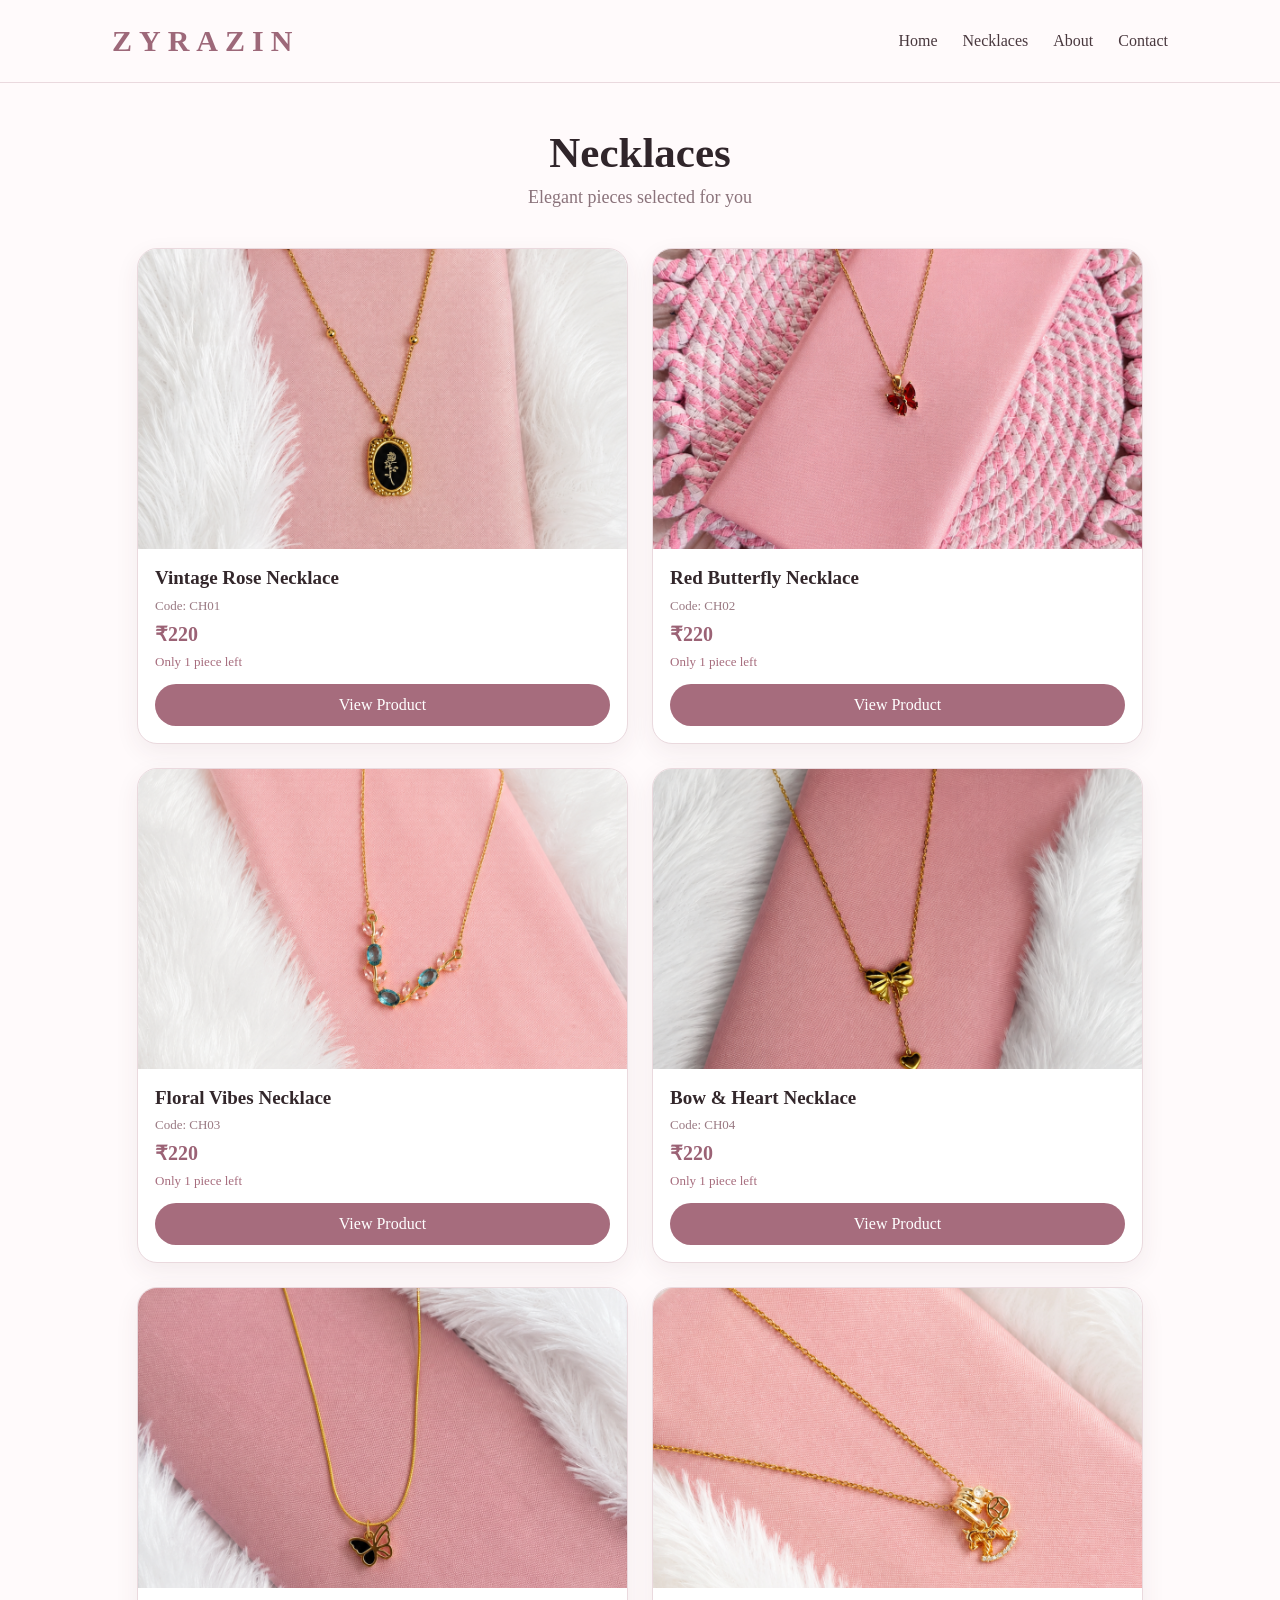
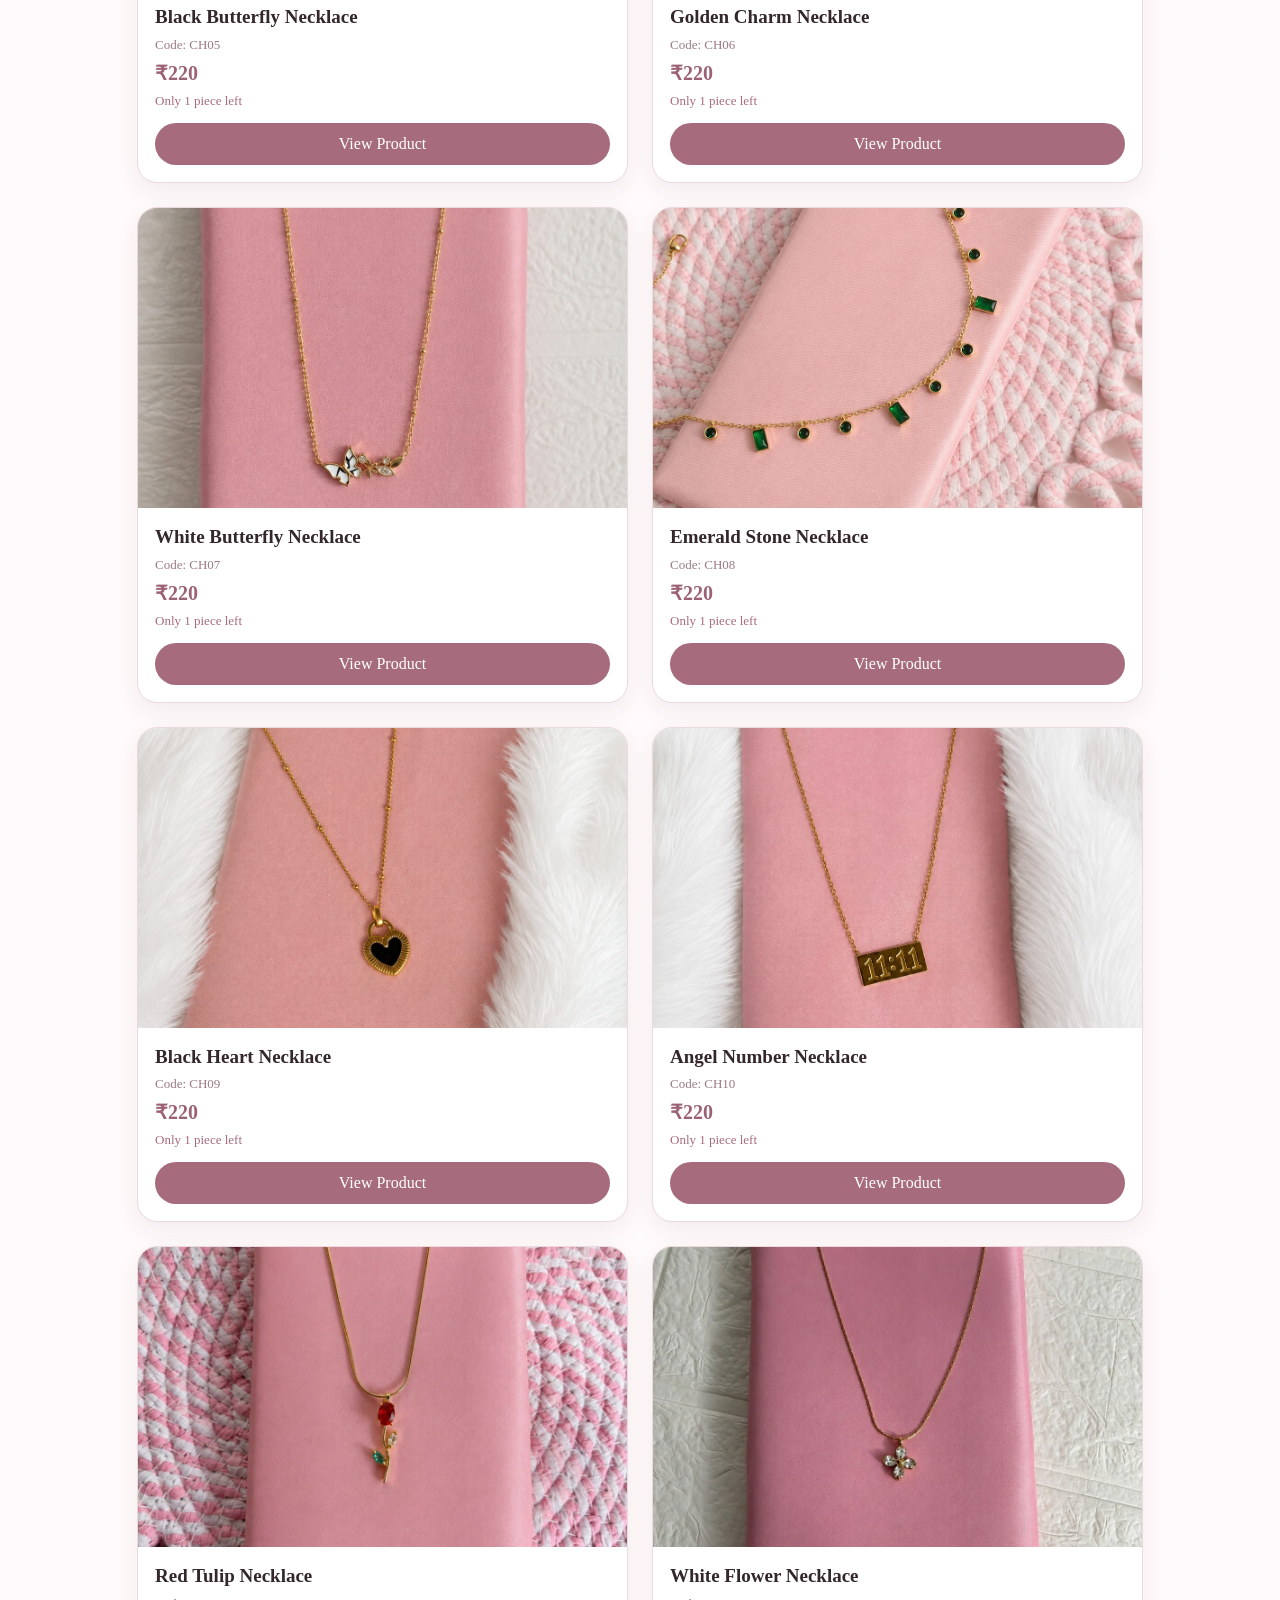
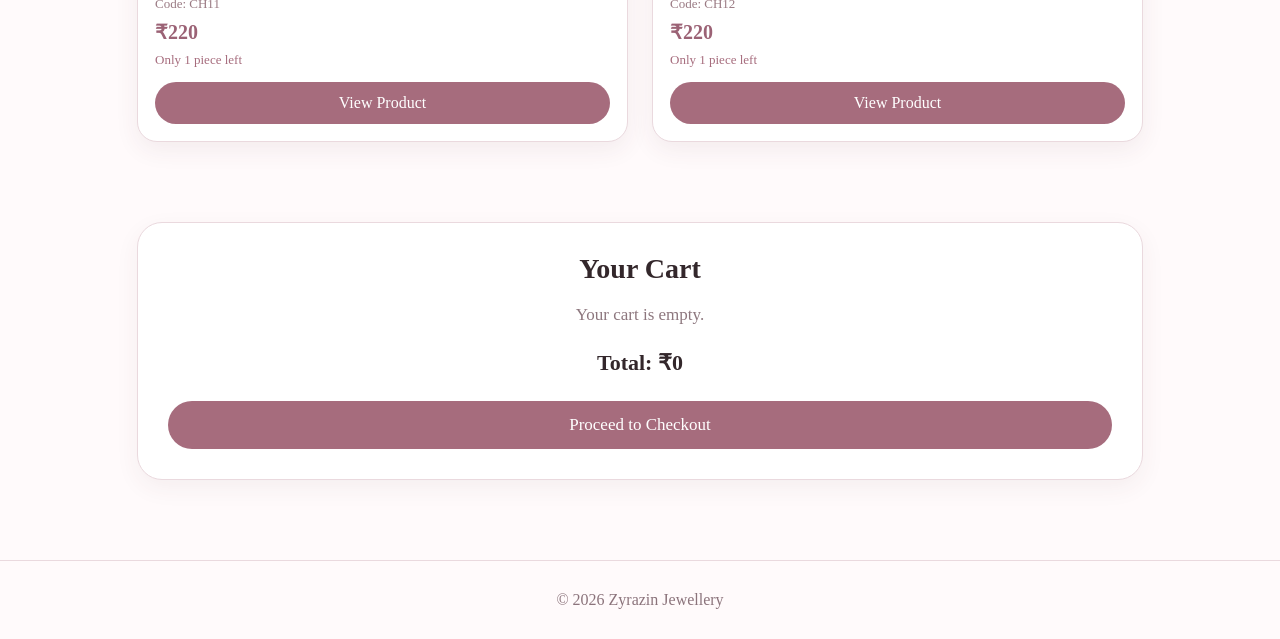
==== commit 906d93b8: "Update necklaces.html" ====
--- a/necklaces.html
+++ b/necklaces.html
@@ -1,14 +1,20 @@
 <!DOCTYPE html>
 <html lang="en">
 <head>
+
 <meta charset="UTF-8">
 <meta name="viewport" content="width=device-width, initial-scale=1.0">
 
 <title>Zyrazin | Necklaces</title>
 
 <style>
+
 * {
     box-sizing: border-box;
+}
+
+html {
+    scroll-behavior: smooth;
 }
 
 body {
@@ -18,9 +24,13 @@
     font-family: Georgia, "Times New Roman", serif;
 }
 
+
+/* ================= HEADER ================= */
+
 header {
     background: #fffafb;
     border-bottom: 1px solid #ead9de;
+
     position: sticky;
     top: 0;
     z-index: 1000;
@@ -29,228 +39,461 @@
 .header-inner {
     max-width: 1100px;
     margin: auto;
+
     min-height: 82px;
     padding: 12px 22px;
+
     display: flex;
     align-items: center;
     justify-content: space-between;
-}
+
+    gap: 20px;
+}
+
+
+/* LOGO */
 
 .logo {
     text-decoration: none;
+
     color: #9d6879;
+
     font-size: 30px;
     font-weight: bold;
+
     letter-spacing: 7px;
-}
+
+    white-space: nowrap;
+}
+
+
+/* NAVIGATION */
 
 nav {
     display: flex;
-    gap: 22px;
+    align-items: center;
+
+    gap: 25px;
 }
 
 nav a {
     text-decoration: none;
+
     color: #49383e;
+
     font-size: 16px;
 }
+
+nav a:hover {
+    color: #a56d7e;
+}
+
+
+/* ================= PAGE TITLE ================= */
 
 .page-title {
     text-align: center;
-    padding: 40px 20px 25px;
+
+    padding: 45px 20px 30px;
 }
 
 .page-title h1 {
     margin: 0;
-    font-size: 40px;
+
+    font-size: 43px;
+
+    color: #30252a;
 }
 
 .page-title p {
+    margin: 10px 0 0;
+
     color: #8b737b;
-}
+
+    font-size: 18px;
+}
+
+
+/* ================= PRODUCTS ================= */
 
 .products {
     max-width: 1050px;
+
     margin: auto;
-    padding: 10px 20px 50px;
+
+    padding: 10px 22px 60px;
+
     display: grid;
+
     grid-template-columns: repeat(2, 1fr);
-    gap: 22px;
-}
+
+    gap: 24px;
+}
+
+
+/* PRODUCT CARD */
 
 .product-card {
     background: white;
+
     border: 1px solid #ead9de;
-    border-radius: 18px;
+
+    border-radius: 20px;
+
     overflow: hidden;
-    box-shadow: 0 7px 22px rgba(80,45,55,.06);
-}
+
+    box-shadow:
+        0 8px 25px rgba(80,45,55,0.07);
+
+    transition:
+        transform 0.25s ease,
+        box-shadow 0.25s ease;
+}
+
+.product-card:hover {
+    transform: translateY(-4px);
+
+    box-shadow:
+        0 12px 30px rgba(80,45,55,0.12);
+}
+
+
+/* PRODUCT IMAGE */
 
 .product-image {
     width: 100%;
-    height: 250px;
+
+    height: 300px;
+
     object-fit: cover;
+
     display: block;
+
     background: #f8eef1;
 }
 
+
+/* PRODUCT INFO */
+
 .product-info {
-    padding: 15px;
+    padding: 17px;
 }
 
 .product-name {
     margin: 0 0 7px;
-    font-size: 18px;
+
+    font-size: 19px;
+
+    line-height: 1.3;
+}
+
+.product-code {
+    margin-bottom: 8px;
+
+    color: #9a7a83;
+
+    font-size: 13px;
 }
 
 .price {
+    margin: 0 0 8px;
+
+    font-size: 20px;
+
     color: #9b6275;
-    font-size: 19px;
+
     font-weight: bold;
 }
 
 .stock {
-    color: #8f596b;
+    margin-bottom: 14px;
+
+    color: #a66c7d;
+
     font-size: 13px;
-    margin-bottom: 12px;
-}
-
-.view-btn,
-.add-cart-btn,
-.checkout-btn,
-.payment-btn,
-.paid-btn,
-.instagram-btn,
-.copy-btn {
-    border: none;
-    border-radius: 25px;
-    padding: 13px;
-    font-family: Georgia, "Times New Roman", serif;
-    font-size: 16px;
-    cursor: pointer;
-}
-
-.view-btn,
-.add-cart-btn,
-.checkout-btn,
-.payment-btn,
-.paid-btn,
-.instagram-btn {
-    background: #a66c7d;
-    color: white;
-}
+
+    font-weight: 500;
+}
+
+
+/* VIEW BUTTON */
 
 .view-btn {
     width: 100%;
-}
+
+    border: none;
+
+    border-radius: 25px;
+
+    padding: 12px;
+
+    background: #a66c7d;
+
+    color: white;
+
+    font-family: Georgia, "Times New Roman", serif;
+
+    font-size: 16px;
+
+    cursor: pointer;
+}
+
+.view-btn:hover {
+    background: #8f596b;
+}
+
+
+/* ================= CART ================= */
 
 .cart-section {
     max-width: 1050px;
-    margin: auto;
-    padding: 20px;
+
+    margin: 0 auto 60px;
+
+    padding: 20px 22px;
 }
 
 .cart-box {
     background: white;
+
     border: 1px solid #ead9de;
-    border-radius: 22px;
-    padding: 25px;
+
+    border-radius: 25px;
+
+    padding: 30px;
+
+    box-shadow:
+        0 8px 25px rgba(80,45,55,0.06);
 }
 
 .cart-title {
     text-align: center;
+
+    font-size: 28px;
+
+    margin: 0 0 20px;
 }
 
 .cart-empty {
     text-align: center;
+
     color: #8d777e;
-}
+
+    font-size: 17px;
+}
+
+
+/* CART ITEM */
 
 .cart-item {
     display: flex;
+
+    align-items: center;
+
     justify-content: space-between;
-    align-items: center;
-    padding: 13px 0;
+
+    gap: 15px;
+
+    padding: 15px 0;
+
     border-bottom: 1px solid #eee0e4;
+}
+
+.cart-item-name {
+    font-size: 17px;
+
+    margin-bottom: 4px;
 }
 
 .cart-item-code {
     color: #9a7a83;
+
     font-size: 13px;
+
+    margin-bottom: 4px;
 }
 
 .cart-item-price {
     color: #9b6275;
+
     font-weight: bold;
 }
 
 .remove-btn {
     border: none;
-    background: none;
+
+    background: transparent;
+
     color: #b16c7c;
+
     cursor: pointer;
-}
+
+    font-family: Georgia, "Times New Roman", serif;
+}
+
+
+/* CART TOTAL */
 
 .cart-total {
     text-align: center;
-    font-size: 21px;
+
+    margin: 25px 0;
+
+    font-size: 22px;
+
     font-weight: bold;
-    margin: 22px;
-}
+}
+
+
+/* CHECKOUT BUTTON */
 
 .checkout-btn {
     width: 100%;
-}
+
+    border: none;
+
+    border-radius: 25px;
+
+    padding: 14px;
+
+    background: #a66c7d;
+
+    color: white;
+
+    font-family: Georgia, "Times New Roman", serif;
+
+    font-size: 17px;
+
+    cursor: pointer;
+}
+
+.checkout-btn:hover {
+    background: #8f596b;
+}
+
+
+/* ================= MODALS ================= */
 
 .modal {
     display: none;
+
     position: fixed;
+
     inset: 0;
-    background: rgba(35,25,29,.65);
+
+    background: rgba(35,25,29,0.65);
+
     z-index: 2000;
+
     align-items: center;
+
     justify-content: center;
+
     padding: 18px;
 }
 
 .modal-content {
     background: white;
+
     width: min(500px,100%);
+
     max-height: 92vh;
+
     overflow-y: auto;
-    border-radius: 24px;
+
+    border-radius: 25px;
+
     padding: 24px;
+
     position: relative;
-}
+
+    box-shadow:
+        0 15px 45px rgba(0,0,0,0.2);
+}
+
+
+/* CLOSE */
 
 .close {
     position: absolute;
+
+    top: 10px;
+
     right: 18px;
-    top: 10px;
+
     font-size: 29px;
+
     cursor: pointer;
-}
+
+    color: #654b54;
+}
+
+
+/* ================= PRODUCT MODAL ================= */
 
 .modal-image {
     width: 100%;
-    max-height: 400px;
+
+    max-height: 420px;
+
     object-fit: cover;
-    border-radius: 17px;
+
+    border-radius: 18px;
 }
 
 .modal-title {
-    font-size: 26px;
+    font-size: 27px;
+
+    margin: 18px 0 8px;
+}
+
+.modal-code {
+    color: #9a7a83;
+
+    font-size: 14px;
 }
 
 .modal-price {
     color: #9b6275;
-    font-size: 21px;
+
+    font-size: 22px;
+
     font-weight: bold;
+
+    margin-top: 8px;
 }
 
 .add-cart-btn {
     width: 100%;
-    margin-top: 17px;
+
+    margin-top: 18px;
+
+    border: none;
+
+    border-radius: 25px;
+
+    padding: 14px;
+
+    background: #a66c7d;
+
+    color: white;
+
+    font-family: Georgia, "Times New Roman", serif;
+
+    font-size: 17px;
+
+    cursor: pointer;
+}
+
+
+/* ================= CHECKOUT FORM ================= */
+
+.form-title {
+    text-align: center;
+
+    font-size: 26px;
+
+    margin-top: 5px;
 }
 
 .form-group {
@@ -259,94 +502,268 @@
 
 .form-group label {
     display: block;
+
     margin-bottom: 6px;
+
+    font-size: 15px;
 }
 
 .form-group input,
 .form-group textarea {
     width: 100%;
+
     padding: 12px;
+
     border: 1px solid #dfcbd1;
+
     border-radius: 10px;
+
+    outline: none;
+
     font-family: Georgia, "Times New Roman", serif;
+
     font-size: 15px;
+
+    background: #fffdfd;
+}
+
+.form-group input:focus,
+.form-group textarea:focus {
+    border-color: #a66c7d;
 }
 
 .form-group textarea {
-    min-height: 80px;
-}
+    min-height: 85px;
+
+    resize: vertical;
+}
+
+
+/* CHECKOUT SUMMARY */
 
 .checkout-summary {
     background: #fff5f7;
+
     border-radius: 12px;
+
+    padding: 15px;
+
+    margin: 18px 0;
+
+    text-align: center;
+
+    font-size: 18px;
+}
+
+.payment-btn {
+    width: 100%;
+
+    border: none;
+
+    border-radius: 25px;
+
     padding: 14px;
-    margin: 18px 0;
-}
-
-.payment-btn,
+
+    background: #a66c7d;
+
+    color: white;
+
+    font-family: Georgia, "Times New Roman", serif;
+
+    font-size: 17px;
+
+    cursor: pointer;
+}
+
+
+/* ================= PAYMENT ================= */
+
+.qr-title {
+    text-align: center;
+
+    font-size: 25px;
+}
+
+.qr-image {
+    width: 100%;
+
+    max-width: 300px;
+
+    display: block;
+
+    margin: 15px auto;
+
+    border-radius: 12px;
+}
+
+.payment-note {
+    text-align: center;
+
+    color: #77636a;
+
+    line-height: 1.5;
+}
+
+.upi-text {
+    text-align: center;
+
+    line-height: 1.6;
+}
+
 .paid-btn {
     width: 100%;
-}
-
-.qr-title,
+
+    border: none;
+
+    border-radius: 25px;
+
+    padding: 14px;
+
+    background: #a66c7d;
+
+    color: white;
+
+    font-family: Georgia, "Times New Roman", serif;
+
+    font-size: 16px;
+
+    cursor: pointer;
+}
+
+
+/* ================= CONFIRMATION ================= */
+
 .confirm-title {
     text-align: center;
-}
-
-.qr-image {
+
+    font-size: 26px;
+
+    margin-top: 5px;
+}
+
+.confirm-text {
+    text-align: center;
+
+    color: #77636a;
+
+    line-height: 1.5;
+}
+
+.order-message {
+    background: #fff5f7;
+
+    border: 1px solid #ead9de;
+
+    border-radius: 12px;
+
+    padding: 15px;
+
+    margin: 18px 0;
+
+    white-space: pre-line;
+
+    font-size: 14px;
+
+    line-height: 1.6;
+
+    max-height: 300px;
+
+    overflow-y: auto;
+}
+
+
+/* COPY BUTTON */
+
+.copy-btn {
     width: 100%;
-    max-width: 300px;
-    display: block;
-    margin: 15px auto;
-    border-radius: 12px;
-}
-
-.payment-note,
-.confirm-text,
+
+    border: none;
+
+    border-radius: 25px;
+
+    padding: 13px;
+
+    background: #ead1d8;
+
+    color: #49383e;
+
+    font-family: Georgia, "Times New Roman", serif;
+
+    font-size: 16px;
+
+    cursor: pointer;
+}
+
+.copy-btn:hover {
+    background: #e1c3cc;
+}
+
+
+/* INSTAGRAM BUTTON */
+
+.instagram-btn {
+    width: 100%;
+
+    margin-top: 10px;
+
+    border: none;
+
+    border-radius: 25px;
+
+    padding: 13px;
+
+    background: #a66c7d;
+
+    color: white;
+
+    font-family: Georgia, "Times New Roman", serif;
+
+    font-size: 16px;
+
+    cursor: pointer;
+}
+
 .small-note {
     text-align: center;
-    color: #77636a;
+
+    color: #8b737b;
+
+    font-size: 13px;
+
     line-height: 1.5;
-}
-
-.order-message {
-    background: #fff5f7;
-    border: 1px solid #ead9de;
-    border-radius: 12px;
-    padding: 15px;
-    margin: 18px 0;
-    white-space: pre-line;
-    font-size: 14px;
-    line-height: 1.6;
-}
-
-.copy-btn {
-    width: 100%;
-    background: #ead1d8;
-    color: #49383e;
-}
-
-.instagram-btn {
-    width: 100%;
-    margin-top: 10px;
-}
+
+    margin-top: 15px;
+}
+
+
+/* ================= FOOTER ================= */
 
 footer {
     text-align: center;
-    padding: 30px;
+
+    padding: 30px 20px;
+
     border-top: 1px solid #ead9de;
+
     color: #8b737b;
 }
 
-@media(max-width:700px) {
+
+/* ================= MOBILE ================= */
+
+@media (max-width: 700px) {
 
     .header-inner {
         flex-direction: column;
+
         gap: 12px;
+
+        padding: 15px 12px;
     }
 
     .logo {
         font-size: 23px;
+
         letter-spacing: 4px;
     }
 
@@ -358,33 +775,99 @@
         font-size: 13px;
     }
 
+    .page-title {
+        padding-top: 35px;
+    }
+
+    .page-title h1 {
+        font-size: 38px;
+    }
+
+    .page-title p {
+        font-size: 16px;
+    }
+
     .products {
+        grid-template-columns: repeat(2, 1fr);
+
         gap: 13px;
-        padding: 10px 12px 40px;
+
+        padding-left: 12px;
+
+        padding-right: 12px;
     }
 
     .product-image {
-        height: 200px;
+        height: 210px;
+    }
+
+    .product-info {
+        padding: 12px;
+    }
+
+    .product-name {
+        font-size: 16px;
+    }
+
+    .price {
+        font-size: 17px;
+    }
+
+    .stock {
+        font-size: 12px;
+    }
+
+    .view-btn {
+        font-size: 13px;
+
+        padding: 11px;
+    }
+
+    .cart-box {
+        padding: 22px 17px;
+    }
+
+    .cart-item {
+        align-items: flex-start;
+    }
+
+}
+
+
+/* VERY SMALL PHONES */
+
+@media (max-width: 420px) {
+
+    .products {
+        gap: 10px;
+    }
+
+    .product-image {
+        height: 180px;
     }
 
     .product-name {
         font-size: 15px;
     }
 
-    .price {
-        font-size: 17px;
-    }
-
     .view-btn {
-        font-size: 13px;
-    }
-}
+        font-size: 12px;
+    }
+
+}
+
 </style>
+
 </head>
 
+
 <body>
 
+
+<!-- ================= HEADER ================= -->
+
 <header>
+
     <div class="header-inner">
 
         <a href="index.html" class="logo">
@@ -392,32 +875,75 @@
         </a>
 
         <nav>
-            <a href="index.html">Home</a>
-            <a href="necklaces.html">Necklaces</a>
-            <a href="index.html#about">About</a>
-            <a href="index.html#contact">Contact</a>
+
+            <a href="index.html">
+                Home
+            </a>
+
+            <a href="necklaces.html">
+                Necklaces
+            </a>
+
+            <a href="index.html#about">
+                About
+            </a>
+
+            <a href="index.html#contact">
+                Contact
+            </a>
+
         </nav>
 
     </div>
+
 </header>
 
+
+<!-- ================= PAGE TITLE ================= -->
+
 <section class="page-title">
-    <h1>Necklaces</h1>
-    <p>Elegant pieces selected for you</p>
+
+    <h1>
+        Necklaces
+    </h1>
+
+    <p>
+        Elegant pieces selected for you
+    </p>
+
 </section>
 
-<section class="products" id="products"></section>
+
+<!-- ================= PRODUCTS ================= -->
+
+<section
+    class="products"
+    id="products">
+</section>
+
+
+<!-- ================= CART ================= -->
 
 <section class="cart-section">
 
     <div class="cart-box">
 
-        <h2 class="cart-title">Your Cart</h2>
-
-        <div id="cartItems"></div>
+        <h2 class="cart-title">
+            Your Cart
+        </h2>
+
+        <div id="cartItems">
+
+            <p class="cart-empty">
+                Your cart is empty.
+            </p>
+
+        </div>
 
         <div class="cart-total">
+
             Total: ₹<span id="cartTotal">0</span>
+
         </div>
 
         <button
@@ -433,24 +959,52 @@
 </section>
 
 
-<!-- PRODUCT MODAL -->
-
-<div class="modal" id="productModal">
+<!-- ================= PRODUCT MODAL ================= -->
+
+<div
+    class="modal"
+    id="productModal">
 
     <div class="modal-content">
 
-        <span class="close" onclick="closeProduct()">×</span>
-
-        <img id="modalImage"
-             class="modal-image">
-
-        <h2 id="modalTitle"
+        <span
+            class="close"
+            onclick="closeProduct()">
+
+            ×
+
+        </span>
+
+
+        <img
+            id="modalImage"
+            class="modal-image"
+            src=""
+            alt="Product">
+
+
+        <h2
+            id="modalTitle"
             class="modal-title">
         </h2>
 
-        <div id="modalPrice"
-             class="modal-price">
+
+        <div
+            id="modalCode"
+            class="modal-code">
         </div>
+
+
+        <div
+            id="modalPrice"
+            class="modal-price">
+        </div>
+
+
+        <div class="stock">
+            Only 1 piece left
+        </div>
+
 
         <button
             class="add-cart-btn"
@@ -465,77 +1019,119 @@
 </div>
 
 
-<!-- CHECKOUT MODAL -->
-
-<div class="modal" id="checkoutModal">
+<!-- ================= CHECKOUT MODAL ================= -->
+
+<div
+    class="modal"
+    id="checkoutModal">
 
     <div class="modal-content">
 
-        <span class="close"
-              onclick="closeCheckout()">×</span>
-
-        <h2 style="text-align:center;">
+        <span
+            class="close"
+            onclick="closeCheckout()">
+
+            ×
+
+        </span>
+
+
+        <h2 class="form-title">
             Your Details
         </h2>
 
+
+        <p class="small-note">
+            Please enter your details before payment.
+        </p>
+
+
+        <!-- NAME -->
+
         <div class="form-group">
 
-            <label>Full Name</label>
+            <label for="customerName">
+                Full Name
+            </label>
 
             <input
                 id="customerName"
                 type="text"
-                placeholder="Enter your name">
+                placeholder="Enter your name"
+                autocomplete="name">
 
         </div>
 
+
+        <!-- PHONE -->
+
         <div class="form-group">
 
-            <label>Phone Number</label>
+            <label for="customerPhone">
+                Phone Number
+            </label>
 
             <input
                 id="customerPhone"
                 type="tel"
-                placeholder="Enter your phone number">
+                placeholder="Enter your phone number"
+                autocomplete="tel">
 
         </div>
 
+
+        <!-- ADDRESS -->
+
         <div class="form-group">
 
-            <label>Address</label>
+            <label for="customerAddress">
+                Full Address
+            </label>
 
             <textarea
                 id="customerAddress"
-                placeholder="Enter your full address">
+                placeholder="House name, place, district, state">
             </textarea>
 
         </div>
 
+
+        <!-- PIN -->
+
         <div class="form-group">
 
-            <label>PIN Code</label>
+            <label for="customerPin">
+                PIN Code
+            </label>
 
             <input
                 id="customerPin"
                 type="text"
-                placeholder="Enter PIN code">
+                inputmode="numeric"
+                maxlength="6"
+                placeholder="6-digit PIN code">
 
         </div>
 
+
+        <!-- TOTAL -->
+
         <div class="checkout-summary">
 
-            Total:
+            Order Total:
+
             <strong>
                 ₹<span id="checkoutTotal">0</span>
             </strong>
 
         </div>
 
+
         <button
             class="payment-btn"
             onclick="continueToPayment()">
 
-            Continue to Payment
+            Proceed to Payment
 
         </button>
 
@@ -544,34 +1140,63 @@
 </div>
 
 
-<!-- PAYMENT MODAL -->
-
-<div class="modal" id="paymentModal">
+<!-- ================= PAYMENT MODAL ================= -->
+
+<div
+    class="modal"
+    id="paymentModal">
 
     <div class="modal-content">
 
-        <span class="close"
-              onclick="closePayment()">×</span>
+        <span
+            class="close"
+            onclick="closePayment()">
+
+            ×
+
+        </span>
+
 
         <h2 class="qr-title">
             Complete Your Payment
         </h2>
 
+
         <p class="payment-note">
-            Scan the QR code below to complete your payment.
+
+            Scan the QR code below
+            to complete your payment.
+
         </p>
+
 
         <img
             src="payment-qr.png.jpg"
             class="qr-image"
             alt="Zyrazin Payment QR">
 
-        <p style="text-align:center;">
+
+        <div class="upi-text">
+
             UPI ID:<br>
+
             <strong>
                 jasiyajunaid2002-1@oksbi
             </strong>
-        </p>
+
+        </div>
+
+
+        <div class="checkout-summary">
+
+            Amount to Pay:
+
+            <strong>
+                ₹<span id="paymentTotal">0</span>
+            </strong>
+
+        </div>
+
 
         <button
             class="paid-btn"
@@ -581,6 +1206,874 @@
 
         </button>
 
+
+        <p class="small-note">
+
+            After payment, tap the button above
+            to prepare your order confirmation message.
+
+        </p>
+
     </div>
 
 </div>
+
+
+<!-- ================= CONFIRMATION MODAL ================= -->
+
+<div
+    class="modal"
+    id="confirmModal">
+
+    <div class="modal-content">
+
+        <span
+            class="close"
+            onclick="closeConfirm()">
+
+            ×
+
+        </span>
+
+
+        <h2 class="confirm-title">
+            Order Ready 💗
+        </h2>
+
+
+        <p class="confirm-text">
+
+            Your order details are ready.
+
+            <br><br>
+
+            Copy the message below and send it
+            to Zyrazin on Instagram to confirm your order.
+
+        </p>
+
+
+        <div
+            class="order-message"
+            id="orderMessage">
+        </div>
+
+
+        <button
+            class="copy-btn"
+            onclick="copyOrderMessage()">
+
+            📋 Copy Order Message
+
+        </button>
+
+
+        <button
+            class="instagram-btn"
+            onclick="openInstagram()">
+
+            Instagram
+
+        </button>
+
+
+        <p class="small-note">
+
+            First tap
+            <strong>Copy Order Message</strong>,
+            then tap Instagram and send the copied message.
+
+        </p>
+
+    </div>
+
+</div>
+
+
+<!-- ================= FOOTER ================= -->
+
+<footer>
+
+    © 2026 Zyrazin Jewellery
+
+</footer>
+
+
+<script>
+
+
+/* =========================================================
+   PRODUCT DATA
+========================================================= */
+
+const products = [
+
+    {
+        code: "CH01",
+        name: "Vintage Rose Necklace",
+        price: 220,
+        image: "product/CH01 - Vintage Rose Necklace.PNG"
+    },
+
+    {
+        code: "CH02",
+        name: "Red Butterfly Necklace",
+        price: 220,
+        image: "product/CH02 - Red Butterfly Necklace.PNG"
+    },
+
+    {
+        code: "CH03",
+        name: "Floral Vibes Necklace",
+        price: 220,
+        image: "product/CH03 - Floral Vibes Necklace.PNG"
+    },
+
+    {
+        code: "CH04",
+        name: "Bow & Heart Necklace",
+        price: 220,
+        image: "product/CH04 - Bow & Heart Necklace.PNG"
+    },
+
+    {
+        code: "CH05",
+        name: "Black Butterfly Necklace",
+        price: 220,
+        image: "product/CH05 - Black Butterfly Necklace.PNG"
+    },
+
+    {
+        code: "CH06",
+        name: "Golden Charm Necklace",
+        price: 220,
+        image: "product/CH06 - Golden Charm Necklace.PNG"
+    },
+
+    {
+        code: "CH07",
+        name: "White Butterfly Necklace",
+        price: 220,
+        image: "product/CH07 - White Butterfly Necklace.JPG"
+    },
+
+    {
+        code: "CH08",
+        name: "Emerald Stone Necklace",
+        price: 220,
+        image: "product/CH08 - Emerald Stone Necklace.JPG"
+    },
+
+    {
+        code: "CH09",
+        name: "Black Heart Necklace",
+        price: 220,
+        image: "product/CH09 - Black Heart Necklace.JPG"
+    },
+
+    {
+        code: "CH10",
+        name: "Angel Number Necklace",
+        price: 220,
+        image: "product/CH10 - Angel Number Necklace.JPG"
+    },
+
+    {
+        code: "CH11",
+        name: "Red Tulip Necklace",
+        price: 220,
+        image: "product/CH11 - Red Tulip Necklace.JPG"
+    },
+
+    {
+        code: "CH12",
+        name: "White Flower Necklace",
+        price: 220,
+        image: "product/CH12 - White Flower Necklace.JPG"
+    }
+
+];
+
+
+/* =========================================================
+   SHOW PRODUCTS
+========================================================= */
+
+const productsContainer =
+    document.getElementById("products");
+
+
+products.forEach((product, index) => {
+
+    productsContainer.innerHTML += `
+
+        <div class="product-card">
+
+            <img
+                class="product-image"
+                src="${product.image}"
+                alt="${product.name}"
+                loading="lazy"
+            >
+
+            <div class="product-info">
+
+                <h2 class="product-name">
+                    ${product.name}
+                </h2>
+
+                <div class="product-code">
+                    Code: ${product.code}
+                </div>
+
+                <div class="price">
+                    ₹${product.price}
+                </div>
+
+                <div class="stock">
+                    Only 1 piece left
+                </div>
+
+                <button
+                    class="view-btn"
+                    onclick="viewProduct(${index})">
+
+                    View Product
+
+                </button>
+
+            </div>
+
+        </div>
+
+    `;
+
+});
+
+
+/* =========================================================
+   PRODUCT MODAL
+========================================================= */
+
+let selectedProduct = null;
+
+
+function viewProduct(index) {
+
+    selectedProduct = products[index];
+
+
+    document.getElementById("modalImage").src =
+        selectedProduct.image;
+
+
+    document.getElementById("modalTitle").textContent =
+        selectedProduct.name;
+
+
+    document.getElementById("modalCode").textContent =
+        "Product Code: " + selectedProduct.code;
+
+
+    document.getElementById("modalPrice").textContent =
+        "₹" + selectedProduct.price;
+
+
+    document.getElementById("productModal").style.display =
+        "flex";
+
+}
+
+
+function closeProduct() {
+
+    document.getElementById("productModal").style.display =
+        "none";
+
+}
+
+
+/* =========================================================
+   CART
+========================================================= */
+
+let cart = [];
+
+
+/* ADD PRODUCT */
+
+function addSelectedProduct() {
+
+    if (!selectedProduct) {
+        return;
+    }
+
+
+    /*
+       Each necklace has only one physical piece.
+       So the same product cannot be added twice.
+    */
+
+    const alreadyAdded =
+        cart.some(
+            item => item.code === selectedProduct.code
+        );
+
+
+    if (alreadyAdded) {
+
+        alert(
+            "This necklace is already in your cart. Only 1 piece is available."
+        );
+
+        return;
+    }
+
+
+    cart.push(selectedProduct);
+
+
+    closeProduct();
+
+
+    updateCart();
+
+}
+
+
+/* REMOVE */
+
+function removeFromCart(index) {
+
+    cart.splice(index, 1);
+
+    updateCart();
+
+}
+
+
+/* TOTAL */
+
+function calculateTotal() {
+
+    return cart.reduce(
+        (total, item) => total + item.price,
+        0
+    );
+
+}
+
+
+/* UPDATE CART */
+
+function updateCart() {
+
+    const cartItems =
+        document.getElementById("cartItems");
+
+    const cartTotal =
+        document.getElementById("cartTotal");
+
+
+    if (cart.length === 0) {
+
+        cartItems.innerHTML = `
+
+            <p class="cart-empty">
+                Your cart is empty.
+            </p>
+
+        `;
+
+        cartTotal.textContent = "0";
+
+        return;
+
+    }
+
+
+    let total = 0;
+
+
+    cartItems.innerHTML = "";
+
+
+    cart.forEach((item, index) => {
+
+        total += item.price;
+
+
+        cartItems.innerHTML += `
+
+            <div class="cart-item">
+
+                <div>
+
+                    <div class="cart-item-name">
+                        ${item.name}
+                    </div>
+
+                    <div class="cart-item-code">
+                        Code: ${item.code}
+                    </div>
+
+                    <div class="cart-item-price">
+                        ₹${item.price}
+                    </div>
+
+                </div>
+
+
+                <button
+                    class="remove-btn"
+                    onclick="removeFromCart(${index})">
+
+                    Remove
+
+                </button>
+
+            </div>
+
+        `;
+
+    });
+
+
+    cartTotal.textContent = total;
+
+}
+
+
+/* =========================================================
+   CHECKOUT
+========================================================= */
+
+function openCheckout() {
+
+    if (cart.length === 0) {
+
+        alert(
+            "Please add a necklace to your cart first."
+        );
+
+        return;
+
+    }
+
+
+    document.getElementById("checkoutTotal").textContent =
+        calculateTotal();
+
+
+    document.getElementById("checkoutModal").style.display =
+        "flex";
+
+}
+
+
+function closeCheckout() {
+
+    document.getElementById("checkoutModal").style.display =
+        "none";
+
+}
+
+
+/* =========================================================
+   CONTINUE TO PAYMENT
+========================================================= */
+
+function continueToPayment() {
+
+
+    const name =
+        document
+            .getElementById("customerName")
+            .value
+            .trim();
+
+
+    const phone =
+        document
+            .getElementById("customerPhone")
+            .value
+            .trim();
+
+
+    const address =
+        document
+            .getElementById("customerAddress")
+            .value
+            .trim();
+
+
+    const pin =
+        document
+            .getElementById("customerPin")
+            .value
+            .trim();
+
+
+    /* CHECK EMPTY */
+
+    if (
+        !name ||
+        !phone ||
+        !address ||
+        !pin
+    ) {
+
+        alert(
+            "Please fill in all your details."
+        );
+
+        return;
+
+    }
+
+
+    /* CHECK PHONE */
+
+    if (phone.length < 10) {
+
+        alert(
+            "Please enter a valid phone number."
+        );
+
+        return;
+
+    }
+
+
+    /* CHECK PIN */
+
+    if (!/^[0-9]{6}$/.test(pin)) {
+
+        alert(
+            "Please enter a valid 6-digit PIN code."
+        );
+
+        return;
+
+    }
+
+
+    /* SHOW PAYMENT */
+
+    document.getElementById("paymentTotal").textContent =
+        calculateTotal();
+
+
+    closeCheckout();
+
+
+    document.getElementById("paymentModal").style.display =
+        "flex";
+
+}
+
+
+/* =========================================================
+   PAYMENT
+========================================================= */
+
+function closePayment() {
+
+    document.getElementById("paymentModal").style.display =
+        "none";
+
+}
+
+
+/* PAYMENT COMPLETED */
+
+function paymentCompleted() {
+
+
+    const name =
+        document
+            .getElementById("customerName")
+            .value
+            .trim();
+
+
+    const phone =
+        document
+            .getElementById("customerPhone")
+            .value
+            .trim();
+
+
+    const address =
+        document
+            .getElementById("customerAddress")
+            .value
+            .trim();
+
+
+    const pin =
+        document
+            .getElementById("customerPin")
+            .value
+            .trim();
+
+
+    let message =
+
+`Hello Zyrazin! 💗
+
+I have completed my payment and would like to confirm my order.
+
+Customer Name:
+${name}
+
+Phone Number:
+${phone}
+
+Delivery Address:
+${address}
+
+PIN Code:
+${pin}
+
+Order Details:
+`;
+
+
+    cart.forEach((item, index) => {
+
+        message +=
+
+`${index + 1}. ${item.name}
+Product Code: ${item.code}
+Price: ₹${item.price}
+
+`;
+
+    });
+
+
+    message +=
+
+`Total Paid: ₹${calculateTotal()}
+
+Please confirm my order.
+
+Thank you! 💕`;
+
+
+    document.getElementById("orderMessage").textContent =
+        message;
+
+
+    closePayment();
+
+
+    document.getElementById("confirmModal").style.display =
+        "flex";
+
+}
+
+
+/* =========================================================
+   COPY ORDER MESSAGE
+========================================================= */
+
+function copyOrderMessage() {
+
+    const message =
+        document
+            .getElementById("orderMessage")
+            .textContent;
+
+
+    /*
+       Clipboard API
+    */
+
+    if (
+        navigator.clipboard &&
+        window.isSecureContext
+    ) {
+
+        navigator.clipboard
+            .writeText(message)
+            .then(() => {
+
+                showCopied();
+
+            })
+            .catch(() => {
+
+                manualCopy(message);
+
+            });
+
+    } else {
+
+        manualCopy(message);
+
+    }
+
+}
+
+
+/* COPY SUCCESS */
+
+function showCopied() {
+
+    const button =
+        document.querySelector(".copy-btn");
+
+
+    button.textContent =
+        "✓ Message Copied!";
+
+
+    setTimeout(() => {
+
+        button.textContent =
+            "📋 Copy Order Message";
+
+    }, 2500);
+
+}
+
+
+/* FALLBACK COPY */
+
+function manualCopy(message) {
+
+    const textarea =
+        document.createElement("textarea");
+
+
+    textarea.value = message;
+
+
+    textarea.style.position = "fixed";
+
+    textarea.style.left = "-9999px";
+
+
+    document.body.appendChild(textarea);
+
+
+    textarea.focus();
+
+    textarea.select();
+
+
+    try {
+
+        document.execCommand("copy");
+
+        showCopied();
+
+    }
+
+    catch (error) {
+
+        alert(
+            "Copy failed. Please press and hold the message to copy it."
+        );
+
+    }
+
+
+    document.body.removeChild(textarea);
+
+}
+
+
+/* =========================================================
+   INSTAGRAM
+========================================================= */
+
+function openInstagram() {
+
+    window.open(
+        "https://www.instagram.com/zyrazin_/",
+        "_blank"
+    );
+
+}
+
+
+/* =========================================================
+   CONFIRMATION
+========================================================= */
+
+function closeConfirm() {
+
+    document.getElementById("confirmModal").style.display =
+        "none";
+
+}
+
+
+/* =========================================================
+   CLOSE MODALS BY CLICKING OUTSIDE
+========================================================= */
+
+window.onclick = function(event) {
+
+
+    const productModal =
+        document.getElementById("productModal");
+
+
+    const checkoutModal =
+        document.getElementById("checkoutModal");
+
+
+    const paymentModal =
+        document.getElementById("paymentModal");
+
+
+    const confirmModal =
+        document.getElementById("confirmModal");
+
+
+    if (event.target === productModal) {
+
+        closeProduct();
+
+    }
+
+
+    if (event.target === checkoutModal) {
+
+        closeCheckout();
+
+    }
+
+
+    if (event.target === paymentModal) {
+
+        closePayment();
+
+    }
+
+
+    if (event.target === confirmModal) {
+
+        closeConfirm();
+
+    }
+
+};
+
+
+/* =========================================================
+   INITIAL CART
+========================================================= */
+
+updateCart();
+
+
+</script>
+
+
+</body>
+</html>
